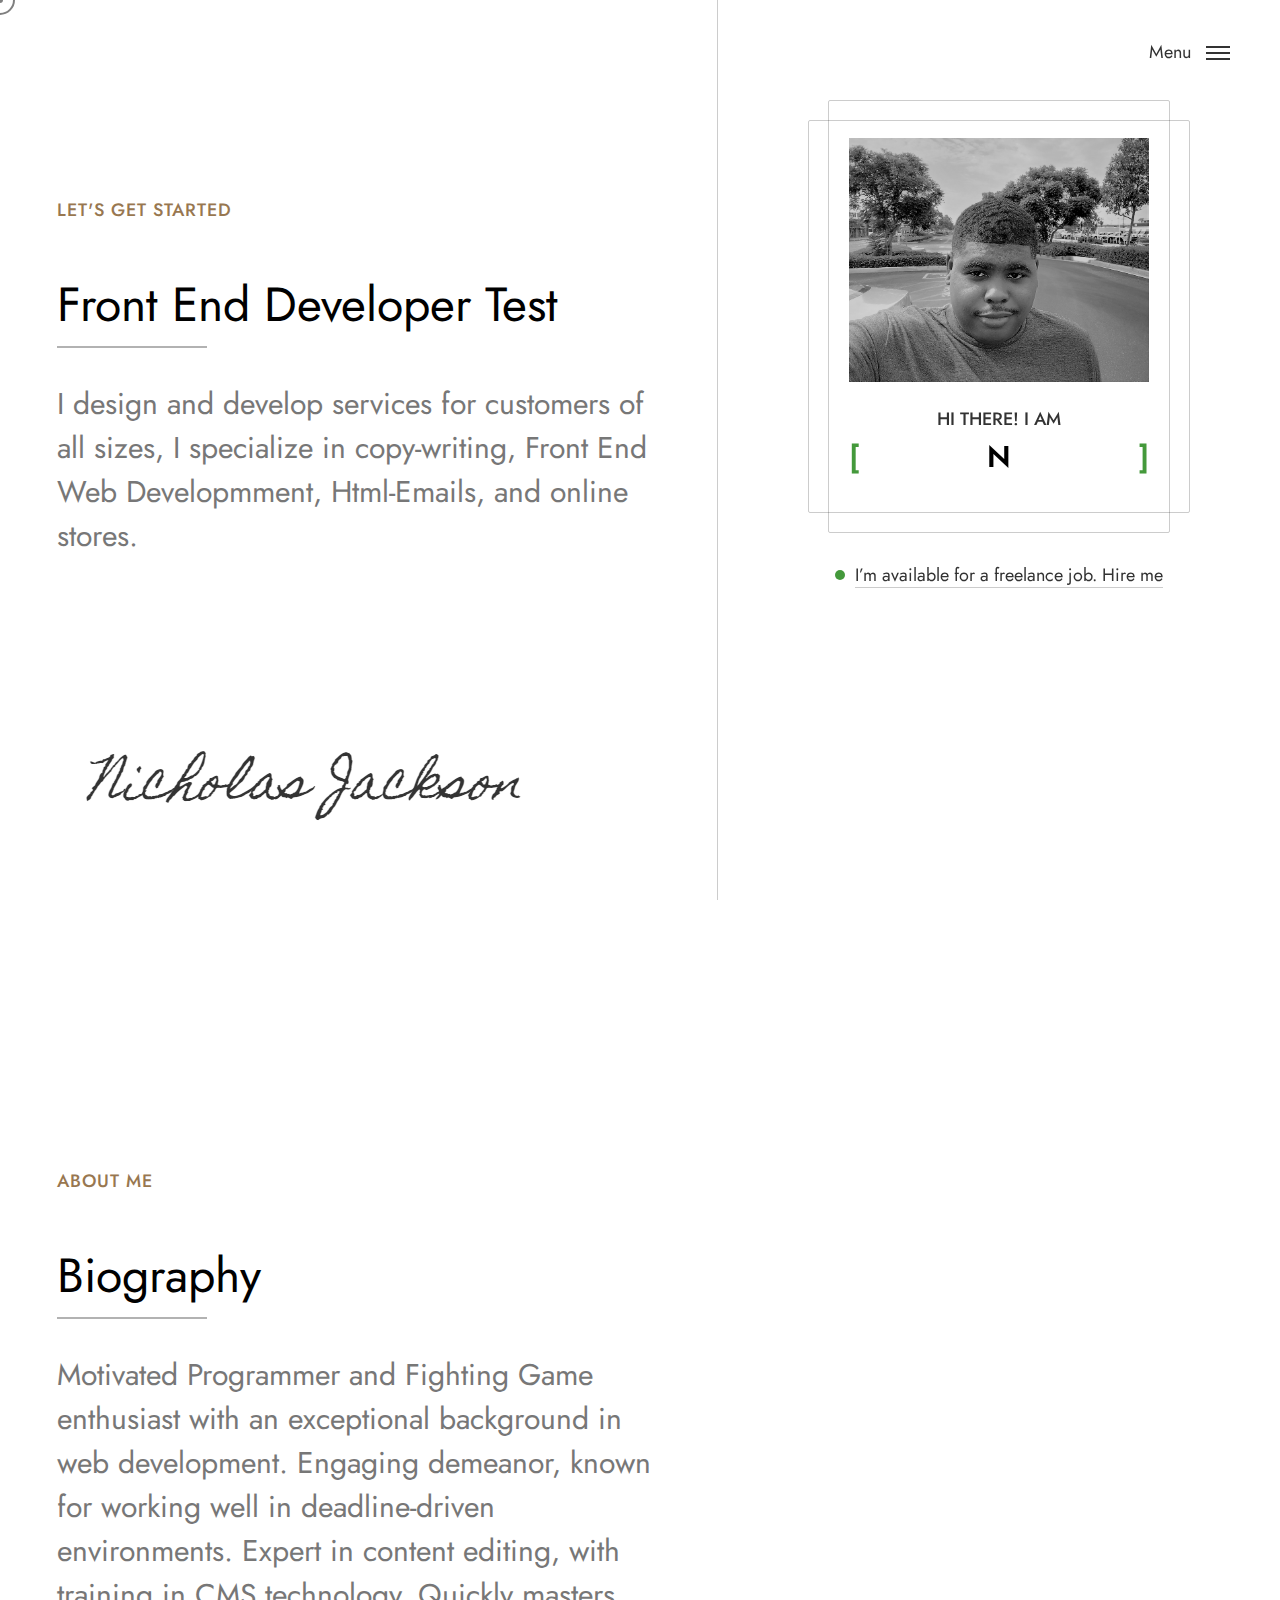
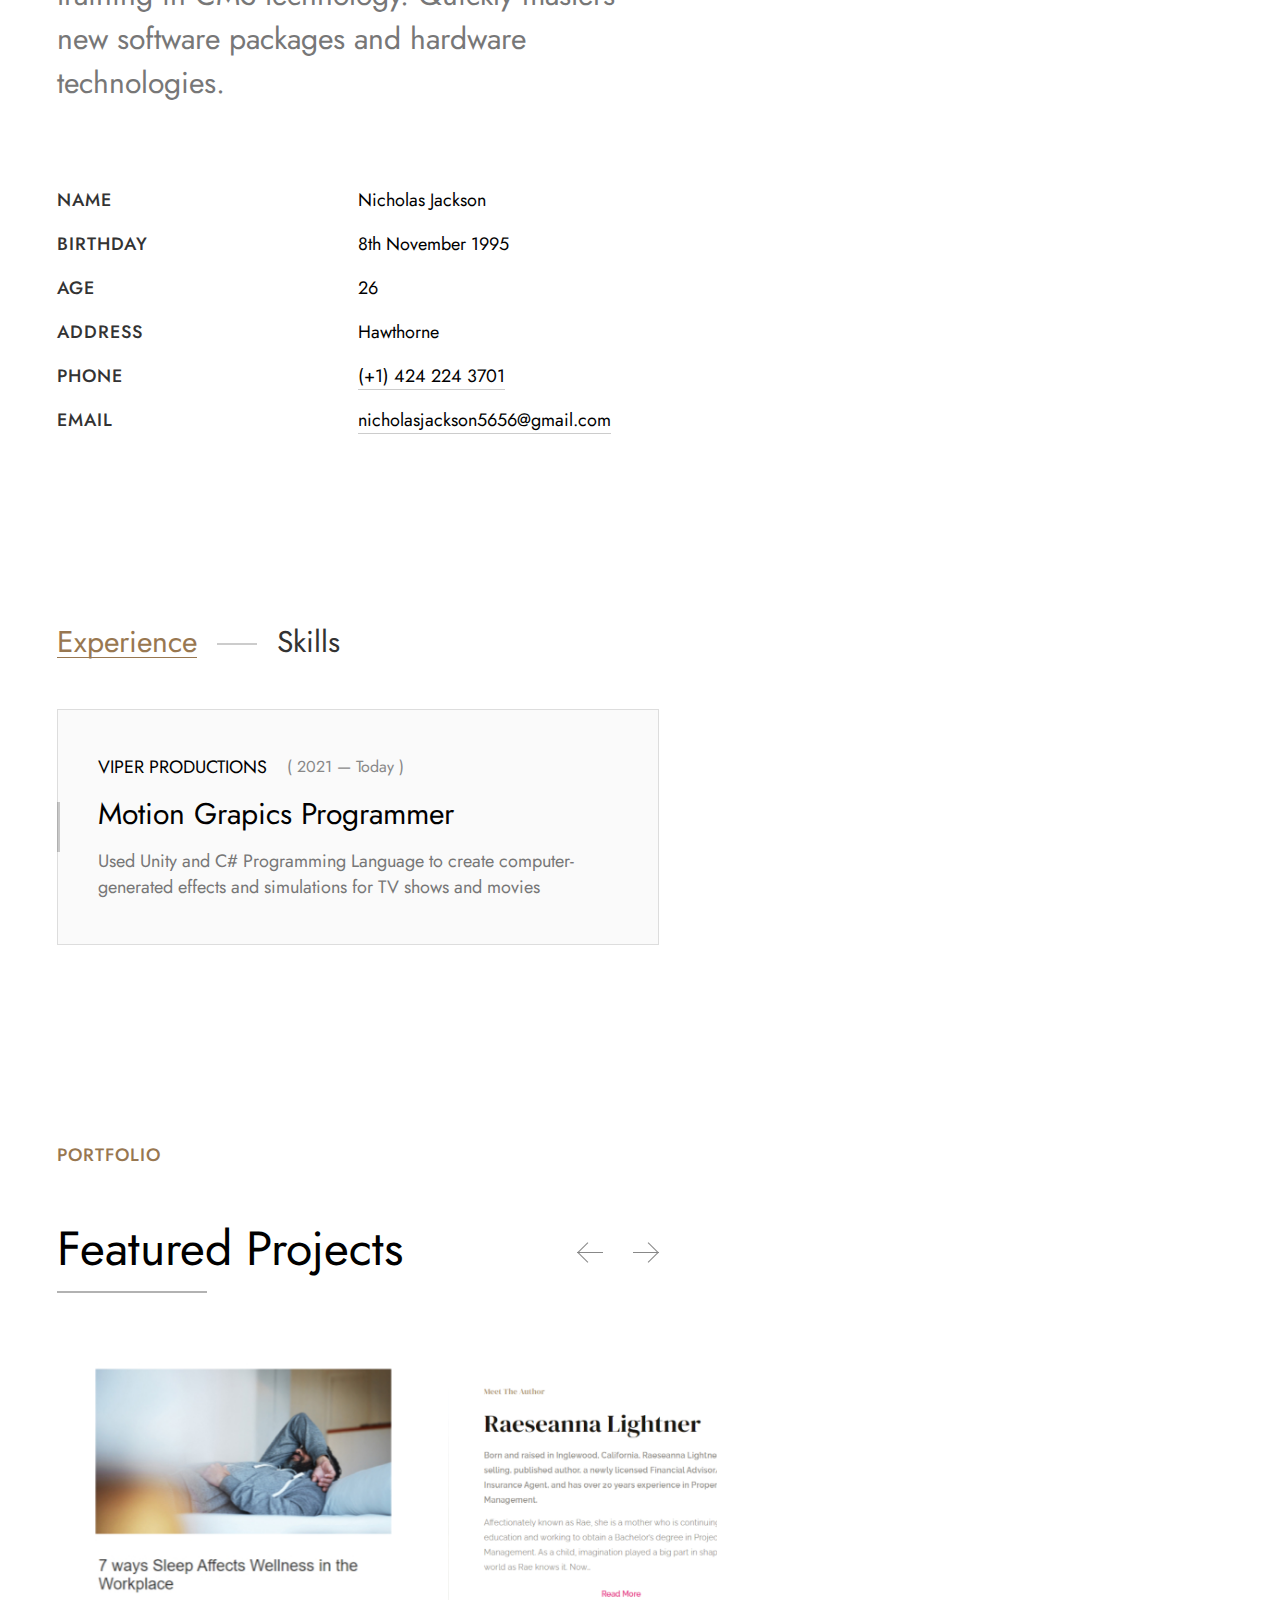
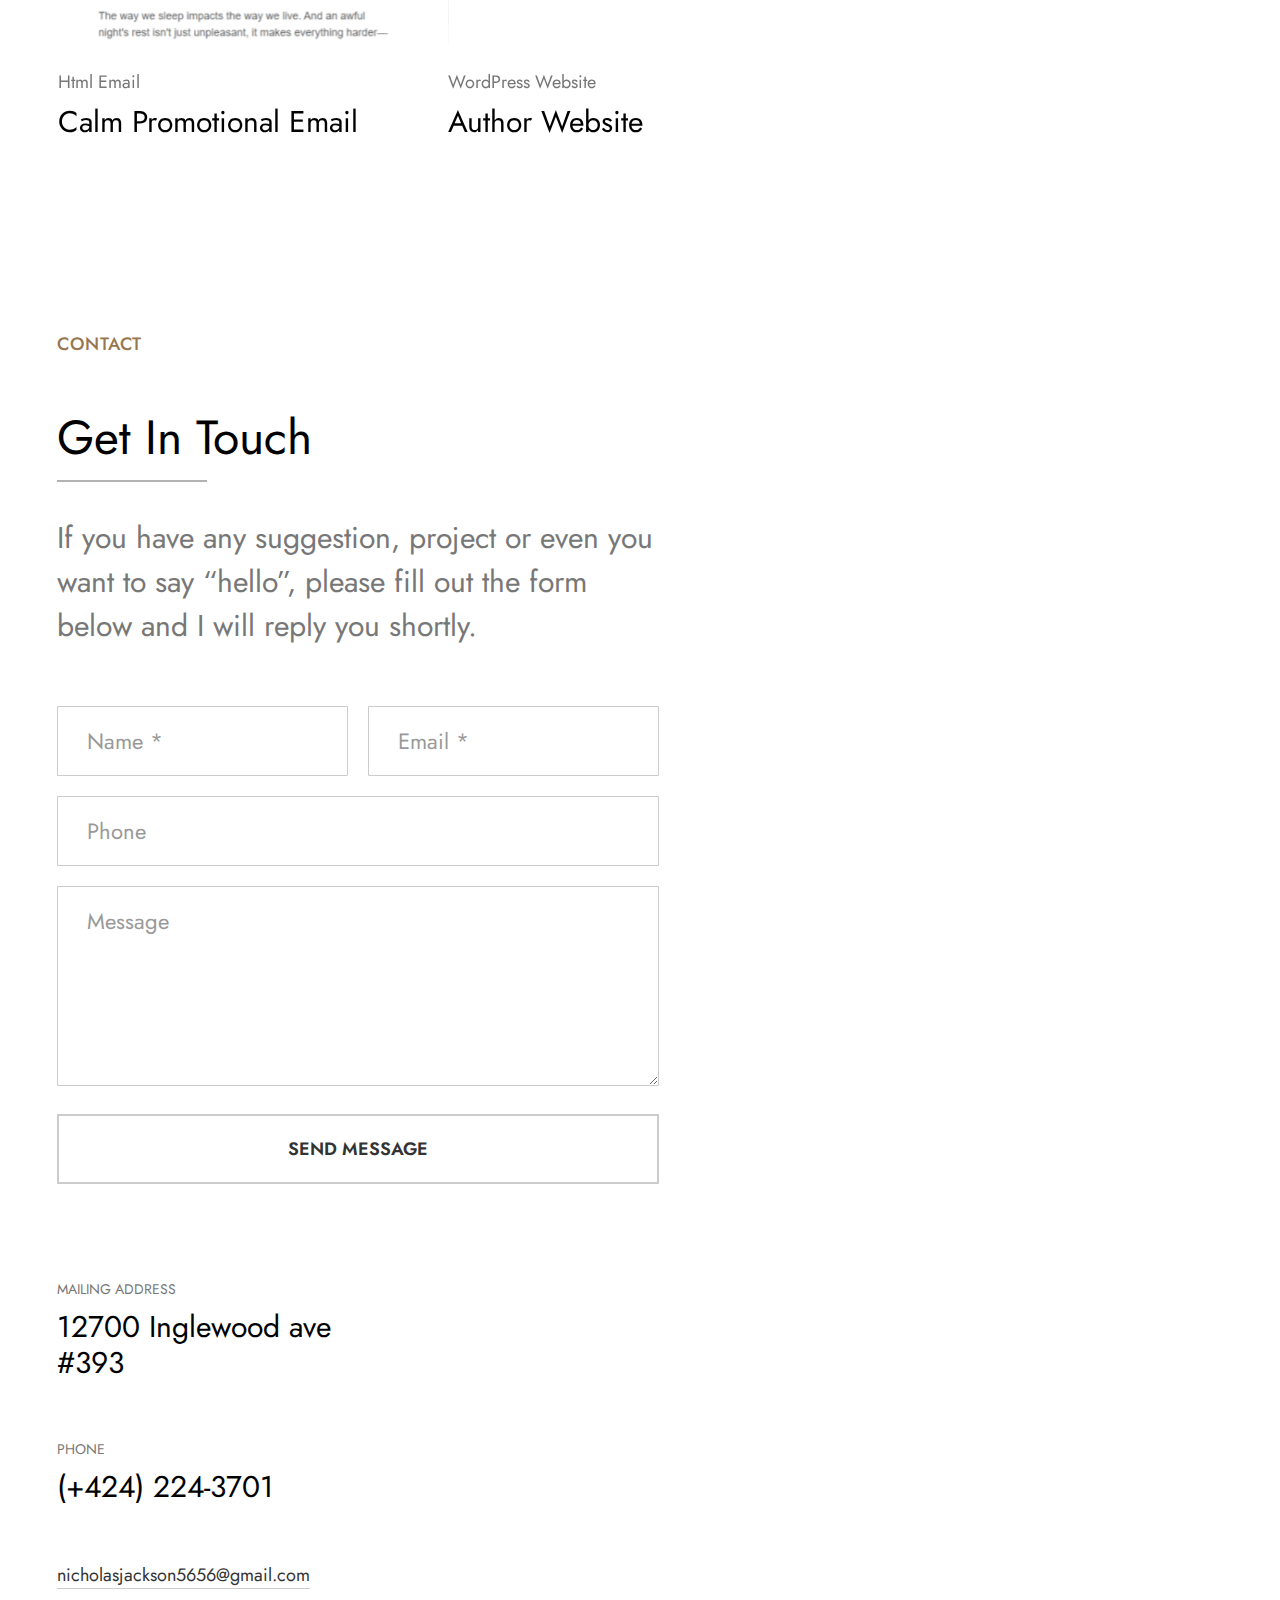
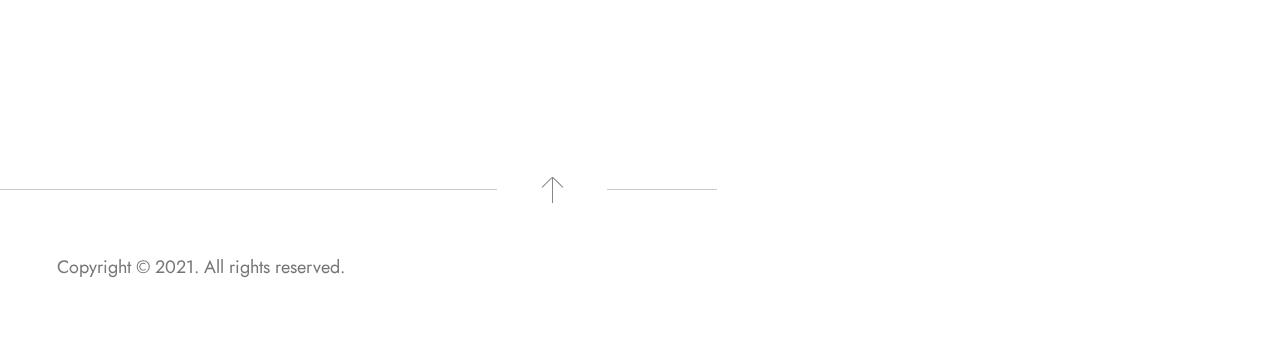
==== index.html @ 0626a1af "slight change" ====
<!DOCTYPE html>
<!--[if lt IE 7 ]><html class="ie ie6" lang="en"> <![endif]-->
<!--[if IE 7 ]><html class="ie ie7" lang="en"> <![endif]-->
<!--[if IE 8 ]><html class="ie ie8" lang="en"> <![endif]-->
<!--[if (gte IE 9)|!(IE)]><!--><html lang="en"> <!--<![endif]-->

<head>

<meta http-equiv="Content-Type" content="text/html; charset=utf-8" />

<meta name="description" content="Resumo">
<meta name="author" content="Frenify">

<meta name="viewport" content="width=device-width, initial-scale=1, maximum-scale=1">

<title>Nicholas Jackson</title>

<!-- Google Fonts -->
<link rel="preconnect" href="https://fonts.googleapis.com">
<link rel="preconnect" href="https://fonts.gstatic.com" crossorigin>
<link href="https://fonts.googleapis.com/css2?family=Jost:ital,wght@0,100;0,200;0,300;0,400;0,500;0,600;0,700;0,800;0,900;1,100;1,200;1,300;1,400;1,500;1,600;1,700;1,800;1,900&display=swap" rel="stylesheet">
<!-- /Google Fonts -->

<!-- Styles -->
<link type="text/css" rel="stylesheet" href="css/base.css?ver=3" />
<link type="text/css" rel="stylesheet" href="css/owl-carousel.css?ver=3" />
<link type="text/css" rel="stylesheet" href="css/style.css?ver=3" />
<!--[if lt IE 9]> <script src="js/modernizr.custom.js?ver=3"></script> <![endif]-->
<!-- /Styles -->

</head>

<body class="light">


<!-- Wrapper All -->
<div class="resumo_fn_wrapper">

	<!-- MODALBOX -->
	<div class="resumo_fn_modalbox">
		<a class="extra_closer" href="#"></a>
		<div class="box_inner">
			<a class="closer" href="#"><span></span></a>
			<div class="modal_content">
				
				<div class="modal_in">
					<!-- Content comes from JS -->
				</div>
				
				<div class="fn__nav" data-from="" data-index="">
					<a href="#" class="prev">
						<span class="text">Prev</span>
						<span class="arrow_wrapper"><span class="arrow"></span></span>
					</a>
					<a href="#" class="next">
						<span class="text">Next</span>
						<span class="arrow_wrapper"><span class="arrow"></span></span>
					</a>
				</div>
			</div>
		</div>
	</div>
	<!-- /MODALBOX --> 
	
	<div class="resumo_fn_content">
		
		<!-- Main Left Part -->
		<div class="resumo_fn_left">

			<!-- Page -->
			<div class="resumo_fn_page">


				<!-- Home Section -->
				<section id="home">
					<div class="container">
						<div class="roww">

							<!-- Main Title -->
							<div class="resumo_fn_main_title">
								<h3 class="subtitle">Let's Get Started</h3>
								<h3 class="title">Front End Developer Test</h3>
								<p class="desc">I design and develop services for customers of all sizes, I specialize in copy-writing, Front End Web Developmment, Html-Emails, and online stores.</p>
								<!-- <img src="img/signature.png" alt="signature">  -->
								<img src="img/Nicholas_Jackson_cocosign.jpg.png" alt="signature">
							</div>
							<!-- /Main Title -->

						</div> 
					</div>
				</section>
				<!-- /Home Section -->


				<!-- About Section -->
				<section id="about">
					<div class="container">
						<div class="roww">

							<!-- Main Title -->
							<div class="resumo_fn_main_title">
								<h3 class="subtitle">About Me</h3>
								<h3 class="title">Biography</h3>
								<p class="desc">Motivated Programmer and Fighting Game enthusiast with an exceptional background in web development. Engaging demeanor, known for working well in deadline-driven environments. Expert in content editing, with training in CMS technology. Quickly masters new software packages and hardware technologies.</p>
							</div>
							<!-- /Main Title -->

							<!-- About Information -->
							<div class="resumo_fn_about_info">
								<div class="about_left">
									<table>
										<tr>
											<th>Name</th>
											<th>Nicholas Jackson</th>
										</tr>
										<tr>
											<th>Birthday</th>
											<th>8th November 1995</th>
										</tr>
										<tr>
											<th>Age</th>
											<th>26</th>
										</tr>
										<tr>
											<th>Address</th>
											<th>Hawthorne</th>
										</tr>
										<tr>
											<th>Phone</th>
											<th><a href="tel:+3846923442364">(+1) 424 224 3701</a></th>
										</tr>
										<tr>
											<th>Email</th>
											<th><a href="mailto:nicholasjackson5656@gmail.com">nicholasjackson5656@gmail.com</a></th>
										</tr>
									</table>
								</div>
								<div class="about_right">
									<!-- TODO put updated CV here -->
									<!-- Download CV Button -->
									<!--  
									<div class="resumo_fn_cv_btn">
										<a href="img/cv.jpg" download>
											<span class="icon">
												<img src="svg/inbox.svg" alt="" class="fn__svg" />
												<img src="svg/arrow.svg" alt="" class="fn__svg arrow" />
											</span>
											<span>Download CV</span>
										</a>
									</div> 
									-->
									<!-- /Download CV Button -->
								</div> 

							</div>
							<!-- /About Information -->


							<!-- Tabs Shortcode -->
							<div class="resumo_fn_tabs">

								<!-- Tab: Header -->
								<div class="tab_header">
									<ul>
										<li class="active"><a href="#tab1">Experience</a></li>
										<!-- <li><a href="#tab2">Education</a></li> -->
										<li><a href="#tab3">Skills</a></li>
									</ul>
								</div>
								<!-- /Tab: Header -->

								<!-- Tab: Content -->
								<div class="tab_content">

									<!-- #1 tab content -->
									<div id="tab1" class="tab_item active">

										<!-- Boxed List -->
										<div class="resumo_fn_boxed_list">
											<ul>
												<li>
													<div class="item">
														<div class="item_top">
															<h5>Viper Productions</h5>
															<span>( 2021 — Today )</span>
														</div>
														<h3>Motion Grapics Programmer</h3>
														<p>Used Unity and C# Programming Language to create computer-generated effects and simulations for TV shows and movies</p>
													</div>
												</li> 
												<!--  
												<li>
													<div class="item">
														<div class="item_top">
															<h5>Google  LLC</h5>
															<span>( 2016 — 2018 )</span>
														</div>
														<h3>Front-end Developer</h3>
														<p>Adipisicing Lorem ipsum dolor sit amet, consectetur elit, sed do eiusmod tempor incididunt ut labore et dolore magna aliqua. </p>
													</div>
												</li>
												<li>
													<div class="item">
														<div class="item_top">
															<h5>Twitter  LLC</h5>
															<span>( 2016 — 2011 )</span>
														</div>
														<h3>Graphic Designer</h3>
														<p>Adipisicing Lorem ipsum dolor sit amet, consectetur elit, sed do eiusmod tempor incididunt ut labore et dolore magna aliqua. </p>
													</div>
												</li> 
											-->
											</ul>
										</div>
										<!-- /Boxed List -->

									</div>
									<!-- /#1 tab content -->


									<!-- #2 tab content -->
									<div id="tab2" class="tab_item">

										<!-- Boxed List 
										<div class="resumo_fn_boxed_list">
											<ul>
												<li>
													<div class="item">
														<div class="item_top">
															<h5>El Camino College</h5>
															<span>( 2014 — 2017 )</span>
														</div>
														<h3>Computer Science</h3>
														<p>Adipisicing Lorem ipsum dolor sit amet, consectetur elit, sed do eiusmod tempor incididunt ut labore et dolore magna aliqua. </p>
													</div>
												</li>
												<li>
													<div class="item">
														<div class="item_top">
															<h5>Edu University</h5>
															<span>( 2011 — 2014 )</span>
														</div>
														<h3>Master Degree</h3>
														<p>Adipisicing Lorem ipsum dolor sit amet, consectetur elit, sed do eiusmod tempor incididunt ut labore et dolore magna aliqua. </p>
													</div>
												</li>
												<li>
													<div class="item">
														<div class="item_top">
															<h5>Clolumbia College</h5>
															<span>( 2007 — 2011 )</span>
														</div>
														<h3>Bachelor Degree</h3>
														<p>Adipisicing Lorem ipsum dolor sit amet, consectetur elit, sed do eiusmod tempor incididunt ut labore et dolore magna aliqua. </p>
													</div>
												</li>
											</ul>
										</div> 
									-->
										<!-- /Boxed List -->

									</div>
									<!-- /#2 tab content --> 


									<!-- #3 tab content -->
									<div id="tab3" class="tab_item">

										<!-- Progress Bar -->
										<div class="resumo_fn_progress_bar">

											<div class="progress_item" data-value="80">
												<div class="item_in">
													<h3 class="progress_title">Adobe Photoshop</h3>
													<span class="progress_percent"></span>
													<div class="bg_wrap"><div class="progress_bg"></div></div>
												</div>
											</div>

											<div class="progress_item" data-value="95">
												<div class="item_in">
													<h3 class="progress_title">HTML5, CSS3 &amp; Javascript </h3>
													<span class="progress_percent"></span>
													<div class="bg_wrap"><div class="progress_bg"></div></div>
												</div>
											</div>

											<div class="progress_item" data-value="85">
												<div class="item_in">
													<h3 class="progress_title">WordPress</h3>
													<span class="progress_percent"></span>
													<div class="bg_wrap"><div class="progress_bg"></div></div>
												</div>
											</div>

											<div class="progress_item" data-value="85">
												<div class="item_in">
													<h3 class="progress_title">Shopify</h3>
													<span class="progress_percent"></span>
													<div class="bg_wrap"><div class="progress_bg"></div></div>
												</div>
											</div>
											<div class="progress_item" data-value="95">
												<div class="item_in">
													<h3 class="progress_title">Content Writing</h3>
													<span class="progress_percent"></span>
													<div class="bg_wrap"><div class="progress_bg"></div></div>
												</div>
											</div>

										</div>
										<!-- /Progress Bar -->



									</div>
									<!-- /#2 tab content -->

								</div>
								<!-- /Tab: Content -->
							</div>
							<!-- /Tabs Shortcode -->


						</div>
					</div>
				</section>
				<!-- /About Section -->



				<!-- Portfolio Section -->
				<section id="portfolio">

					<div class="container">
						<div class="roww">
							<!-- Main Title -->
							<div class="resumo_fn_main_title">
								<div class="my__nav">
									<a href="#" class="prev"><span></span></a>
									<a href="#" class="next"><span></span></a>
								</div>
								<h3 class="subtitle">Portfolio</h3>
								<h3 class="title">Featured Projects</h3>
							</div>
							<!-- /Main Title -->
						</div>
					</div>

					<div class="container noright">
						<div class="roww">

							<div class="owl-carousel modal_items" data-from="portfolio" data-count="5">
								<div class="item modal_item" data-index="1">
									<div class="img_holder">
										<!-- <img src="img/thumb/square.jpg" alt=""> -->
										<img src="img/portfolio/thumbnail-first.jpg" alt="" >
										<!-- <div class="abs_img" data-bg-img="img/portfolio/1.jpg"></div> -->
										<div class="abs_img"  data-bg-img="img/portfolio/thumbnail-first.jpg"></div>
									</div>
									<div class="title_holder">
										<p>Html Email</p>
										<h3><a href="#">Calm Promotional Email</a></h3>
									</div>
									<div class="fn__hidden">
										<p class="fn__cat">Html Email</p>
										<h3 class="fn__title">Calm Promotional Email</h3>
										<div class="img_holder">
											<!-- <img src="img/thumb/square.jpg" alt=""> -->
											<img src="img/portfolio/thumbnail-first.jpg" alt="">
											<!-- <div class="abs_img" data-bg-img="img/portfolio/1.jpg"></div> -->
											<div class="abs_img" data-bg-img="img/portfolio/thumbnail-first.jpg"></div>
										</div>
										<h4 class="fn__desc">Technology:</h4> 
										<p class="fn__desc">HTML, CSS</p> 
										<h4 class="fn__desc">Description:</h4> 
										<p class="fn__desc">I made this prmotional email based on the ones sent out by Calm; a meditation focused software company</p>
										<h3 class="fn__title"><a href="https://calmemail.netlify.app/" target="_blank">calmemail.netlify.app</a></h3>
										
										</div>
								</div>
								<div class="item modal_item" data-index="2">
									<div class="img_holder">
										<!-- <img src="img/thumb/square.jpg" alt=""> -->
										<img src="img/portfolio/Rae_thumb.jpg" alt="">
										<!-- <div class="abs_img" data-bg-img="img/portfolio/2.jpg"></div> -->
										<div class="abs_img" data-bg-img="img/portfolio/Rae_thumb.jpg"></div>
									</div>
									<div class="title_holder">
										<p>WordPress Website</p>
										<h3><a href="#">Author Website</a></h3>
									</div>
									<div class="fn__hidden">
										<p class="fn__cat">WordPress Website</p>
										<h3 class="fn__title">Author Website</h3>
										<div class="img_holder">
											<!-- <img src="img/thumb/square.jpg" alt=""> -->
											<img src="img/portfolio/Rae_thumb.jpg" alt="">
											<!-- <div class="abs_img" data-bg-img="img/portfolio/2.jpg"></div> -->
											<div class="abs_img" data-bg-img="img/portfolio/Rae_thumb.jpg"></div>
										</div>
										<h4 class="fn__desc">Technology:</h4> 
										<p class="fn__desc">WordPress</p> 
										<h4 class="fn__desc">Description:</h4> 
										<p class="fn__desc">A personal website I made for a client,The site focuses on promotion of herself as an author of childrens books.</p>
										<h3 class="fn__title"><a href="http://raeseannalightner.com/" target="_blank">raeseannalightner.com</a></h3>
									</div>
								</div>
								<div class="item modal_item" data-index="3">
									<div class="img_holder">
										<!-- <img src="img/thumb/square.jpg" alt=""> -->
										<img src="img/portfolio/thumbnail-arc.PNG" alt="">
										<!-- <div class="abs_img" data-bg-img="img/portfolio/3.jpg"></div> -->
										<div class="abs_img" data-bg-img="img/portfolio/thumbnail-arc.PNG"></div>
									</div>
									<div class="title_holder">
										<p>Shopify Dev Site</p>
										<h3><a href="#">ECommerce Website</a></h3>
									</div>
									<div class="fn__hidden">
										<p class="fn__cat">Shopify Dev Site</p>
										<h3 class="fn__title">ECommerce Website</h3>
										<div class="img_holder">
											<!-- <img src="img/thumb/square.jpg" alt=""> --> 
											<img src="img/portfolio/thumbnail-arc.PNG" alt="">
											<!-- <div class="abs_img" data-bg-img="img/portfolio/3.jpg"></div> --> 
											<div class="abs_img" data-bg-img="img/portfolio/thumbnail-arc.PNG"></div>
										</div>
										<h4 class="fn__desc">Technology:</h4> 
										<p class="fn__desc">Shopify</p> 
										<h4 class="fn__desc">Description:</h4> 
										<p class="fn__desc">I made this shopify dev store based on my own interest in arcade cabinets and accessories, it features mutliple products with descriptions, varients, promotions, and blogs</p>
										<p class="fn__desc">Password: zewbop</p>
										<h3 class="fn__title"><a href="https://jackson-arcade.myshopify.com/" target="_blank">jackson-arcade.myshopify.com</a></h3>
									</div>
								</div>
								<div class="item modal_item" data-index="4">
									<div class="img_holder">
										<!-- <img src="img/thumb/square.jpg" alt=""> -->
										<img src="img/portfolio//thumbnail-third.jpg" alt="">
										<div class="abs_img" data-bg-img="img/portfolio//thumbnail-third.jpg"></div>
									</div>
									<div class="title_holder">
										<p>Landing Page</p>
										<h3><a href="#">Fylo Landing Page</a></h3>
									</div>
									<div class="fn__hidden">
										<p class="fn__cat">Landing Page</p>
										<h3 class="fn__title">Fylo Landing Page</h3>
										<div class="img_holder">
											<!-- <img src="img/thumb/square.jpg" alt="">
											<div class="abs_img" data-bg-img="img/portfolio/4.jpg"></div> --> 
											<img src="img/portfolio//thumbnail-third.jpg" alt="">
										<div class="abs_img" data-bg-img="img/portfolio//thumbnail-third.jpg"></div>
										</div>
										<h4 class="fn__desc">Technology:</h4> 
										<p class="fn__desc">HTML CSS</p> 
										<h4 class="fn__desc">Description:</h4> 
										<p class="fn__desc">Landing Page for a dropbox clone, this was based on a design from <a class="fn__desc" target="_blank" href="https://www.frontendmentor.io/">frontendmentor.io</a></p>
										<h3 class="fn__title"><a href="https://fyyloolandingpage.netlify.app/" target="_blank">fyyloolandingpage.netlify.app</a></h3>
									</div>
								</div>
								<div class="item modal_item" data-index="5">
									<div class="img_holder">
										<!-- <img src="img/thumb/square.jpg" alt=""> -->
										<img src="img/portfolio/thumbnail-fourth.jpg" alt="">
										<div class="abs_img" data-bg-img="img/portfolio/thumbnail-fourth.jpg"></div>
									</div>
									<div class="title_holder">
										<p>Landing Page</p>
										<h3><a href="#">Social Media Dashboard</a></h3>
									</div>
									<div class="fn__hidden">
										<p class="fn__cat">Landing Page</p>
										<h3 class="fn__title">Social Media Dashboard</h3>
										<div class="img_holder">
											<!-- <img src="img/thumb/square.jpg" alt="">
											<div class="abs_img" data-bg-img="img/portfolio/4.jpg"></div> --> 
											<img src="img/portfolio/thumbnail-fourth.jpg" alt="">
										<div class="abs_img" data-bg-img="img/portfolio/thumbnail-fourth.jpg"></div>
										</div>
										<h4 class="fn__desc">Technology: </h4> 
										<p class="fn__desc">HTML CSS Javascript</p> 
										<h4 class="fn__desc">Description:</h4> 
										<p class="fn__desc">I made this design based on a concept of a social media dashboard or utility hub, it also features a dark mode</p>
										<h3 class="fn__title"><a href="https://smswitcherlandingpage.netlify.app/" target="_blank">smswitcherlandingpage.netlify.app</a></h3>
									</div>
								</div>
							</div>

						</div>
					</div>

				</section>
				<!-- /Portfolio Section -->


				<!-- Customers Section -->
				<!-- /Customers Section -->

				<!-- Contact Section -->
				<section id="contact">
					<div class="container">
						<div class="roww resumo_fn_contact">

							<!-- Main Title -->
							<div class="resumo_fn_main_title">
								<h3 class="subtitle">Contact</h3>
								<h3 class="title">Get In Touch</h3>
								<p class="desc">If you have any suggestion, project or even you want to say “hello”, please fill out the form below and I will reply you shortly.</p>
							</div>
							<!-- /Main Title -->

							<!-- Contact Form -->
							<form class="contact_form" action="/modal/contact.php" method="post" autocomplete="on" data-email="nicholasjackson5656@gmail.com">

								<!--
									Don't remove below code in avoid to work contact form properly.
									You can chance dat-success value with your one. It will be used when user will try to contact via contact form and will get success message.
								-->
								<div class="success" data-success="Your message has been received, we will contact you soon."></div>
								<div class="empty_notice"><span>Please Fill Required Fields!</span></div>
								<!-- -->

								<div class="items_wrap">
									<div class="items">
										<div class="item half">
											<div class="input_wrapper">
												<input id="name" type="text" />
												<span class="moving_placeholder">Name *</span>
											</div>
										</div>
										<div class="item half">
											<div class="input_wrapper">
												<input id="email" type="email" />
												<span class="moving_placeholder">Email *</span>
											</div>
										</div>
										<div class="item">
											<div class="input_wrapper">
												<input id="phone" type="text" />
												<span class="moving_placeholder">Phone</span>
											</div>
										</div>
										<div class="item">
											<div class="input_wrapper">
												<textarea id="message"></textarea>
												<span class="moving_placeholder">Message</span>
											</div>
										</div>
										<div class="item">
											<a id="send_message" href="#" >Send Message</a>
										</div>
									</div>
								</div>
							</form>
							<!-- /Contact Form -->

							<!-- Contact Info -->
							<div class="resumo_fn_contact_info">
								<p>Mailing Address</p>
								<h3>12700 Inglewood ave #393</h3>
								<p>Phone</p>
								<h3><a href="tel:+4242243701">(+424) 224-3701</a></h3>
								<p><a class="fn__link" href="mailto:nicholasjackson5656@gmail.com">nicholasjackson5656@gmail.com</a></p>
							</div>
							<!-- /Contact Info -->

						</div>
					</div>
				</section>
				<!-- /Contact Section -->


			</div>
			<!-- /Page -->


			<footer id="footer">
				<div class="footer_top">
					<a href="#" class="resumo_fn_totop"><span></span></a>
				</div>
				<div class="footer_content">
					<div class="container">
						<p>Copyright © 2021. All rights reserved. <br />
						
					</div>
				</div>
			</footer>


		</div>
		<!-- /Main Left Part -->

		<!-- Main Right Part -->
		<div class="resumo_fn_right">

			<!-- Menu Triggger -->
			<a href="#" class="menu_trigger">
				<span class="text">Menu</span>
				<span class="hamb">
					<span></span>
					<span></span>
					<span></span>
				</span>
			</a>
			<!-- /Menu Triggger -->

			<!-- Panel Content -->
			<div class="right_in">
				<div class="right_top">
					<div class="border1"></div><div class="border2"></div>

					<div class="img_holder">
						<img src="/img/Selfie.jpg" alt="">
						<div class="abs_img" data-bg-img="/img/Selfie.jpg"></div>
					</div>
					<div class="title_holder">
						<h5>Hi There! I am</h5>
						<h3>
							<span class="animated_title">
								<span class="title_in">Nicholas Jackson</span>
								<span class="title_in">Web Developer</span>
								<span class="title_in">Content Editor</span>
								<span class="title_in">HTML Email Developer</span>
							</span>
						</h3>
					</div>
				</div>
				<div class="right_bottom">
					<a href="#contact">
						<span class="circle"></span>
						<span class="text">I’m available for a freelance job. Hire me</span>
					</a>
				</div>
			</div>
			<!-- /Panel Content -->

		</div>
		<!-- /Main Right Part -->
	
	</div>
	
	<!-- Right Hidden Navigation -->
	<a href="#" class="resumo_fn_nav_overlay"></a>
	<div class="resumo_fn_navigation">
		<a href="#" class="closer"></a>
		
		<!-- Navigation Content -->
		<div class="nav_in">
			
			<nav id="nav">
				<h3 class="label">Menu</h3>
				<ul>
					<li><a href="#home">Home</a></li>
					<li><a href="#about">About</a></li>
					<li><a href="#portfolio">Portfolio</a></li>
					<li><a href="#contact">Contact</a></li>
				</ul>
			</nav>
			
			<!-- <div class="nav_footer">
				<div class="social">
					<ul>
						<li><a href="#" target="_blank"><img src="svg/social/twitter.svg" alt="" class="fn__svg"></a></li>
						<li><a href="#" target="_blank"><img src="svg/social/facebook.svg" alt="" class="fn__svg"></a></li>
						<li><a href="#" target="_blank"><img src="svg/social/instagram.svg" alt="" class="fn__svg"></a></li>
						<li><a href="#" target="_blank"><img src="svg/social/pinterest.svg" alt="" class="fn__svg"></a></li>
						<li><a href="#" target="_blank"><img src="svg/social/behance.svg" alt="" class="fn__svg"></a></li>
					</ul>
				</div>
				<div class="copyright">
					<a href="https://frenify.com/" target="_blank">Developed by Frenify</a>
				</div>
			</div> -->
			
		</div>
		<!-- /Navigation Content -->
		
	</div>
	<!-- /Right Hidden Navigation -->
	
	
	<div class="frenify-cursor cursor-outer" data-default="yes" data-link="yes" data-slider="yes"><span class="fn-cursor"></span></div>
	<div class="frenify-cursor cursor-inner" data-default="yes" data-link="yes" data-slider="yes"><span class="fn-cursor"><span class="fn-left"></span><span class="fn-right"></span></span></div>
	
</div>
<!-- /Wrapper All -->



<!-- Scripts -->
<script src="js/jquery.js?ver=3"></script>
<script src="js/typed.js?ver=3"></script>
<script src="js/owl-carousel.js?ver=3"></script>
<script src="js/waypoints.js?ver=3"></script>
<script src="js/nicescroll.js?ver=3"></script>
<!--[if lt IE 10]> <script src="js/ie8.js?ver=3"></script> <![endif]-->
<script src="js/init.js?ver=3"></script>
<!-- /Scripts -->

</body>
</html>
---- css/base.css ----
/*
This file is made by Frenify
This css file includes all base styles and template's main color (in this tempalte main color is pink(#f00a77)). 
Template's main color styles located at the bottom of this file.
*/
html,body,div,span,applet,object,iframe,h1,h2,h3,h4,h5,h6,p,blockquote,pre,a,abbr,acronym,address,big,cite,code,del,dfn,em,font,ins,kbd,q,s,samp,small,strike,strong,sub,sup,tt,var,b,u,i,center,dl,dt,dd,ol,ul,li,fieldset,form,label,legend,table,caption,tbody,tfoot,thead,tr,th,td
	{
	background: transparent;
	border: 0;
	margin: 0;
	padding: 0;
	vertical-align: baseline;
	outline: none;
}

article, aside, details, figcaption, figure, footer, header, hgroup, nav, section {
    display: block;
}

blockquote {
	quotes: none;
}

blockquote:before,blockquote:after {
	content: '';
	content: none;
}
ul, ol{
	margin:30px;	
}
ul li, ol li{
	margin-bottom:5px;
}
img{
	vertical-align:middle;
	max-width:100%;
}
iframe{
	max-width:100%;
}
del {
	text-decoration: line-through;
}
a, i{
	-webkit-transition: all .3s ease;
	   -moz-transition: all .3s ease;
	    -ms-transition: all .3s ease;
	     -o-transition: all .3s ease;
	        transition: all .3s ease;
	border:none;
}
a:hover{text-decoration:none;}

h1, h2, h3, h4, h5, h6{
	font-weight:700;
	color:#333;
	margin-bottom:20px;
}
h1 { font-size: 45px; }
h2 { font-size: 36px; }
h3 { font-size: 30px; }
h4 { font-size: 24px; }
h5 { font-size: 20px; }
h6 { font-size: 16px; }

table{
	width:100%;
	max-width:100%;
	text-align:left;
	border-collapse: collapse;
	border-spacing: 0px;
	margin-bottom:15px;
	color:#999;
	border:1px solid #eee;
}
table tr{
	border:1px solid #eee;
}
table th{
	vertical-align:top;
	color:#333;
	background:none;
	font-size:16px;
	font-weight:normal;
	padding:15px 10px;
	border:1px solid #eee;
}
table td{
	vertical-align:top;
	padding:10px;
	border:1px solid #eee;
}

code, pre {
	padding: 10px;
	padding-bottom: 0;
	border-left: 3px solid #6FBF71;
	border-bottom: 1px solid transparent;
	background: #f7f7f7;
	overflow-x:scroll;
}

pre{
	display: block;	
	word-break: break-all;
	word-wrap: break-word;
}
pre code { white-space: pre-wrap; }

p{
	letter-spacing:1px;
}


.space10{width:100%; float:left; clear:both; margin-bottom:10px;}
.space20{width:100%; float:left; clear:both; margin-bottom:20px;}
.space30{width:100%; float:left; clear:both; margin-bottom:30px;}
.space40{width:100%; float:left; clear:both; margin-bottom:40px;}
.space50{width:100%; float:left; clear:both; margin-bottom:50px;}
.space60{width:100%; float:left; clear:both; margin-bottom:60px;}
.space70{width:100%; float:left; clear:both; margin-bottom:70px;}
.space80{width:100%; float:left; clear:both; margin-bottom:80px;}
.space90{width:100%; float:left; clear:both; margin-bottom:90px;}
.space100{width:100%; float:left; clear:both; margin-bottom:100px;}
.space200{width:100%; float:left; clear:both; margin-bottom:200px;}
.space300{width:100%; float:left; clear:both; margin-bottom:300px;}
.space400{width:100%; float:left; clear:both; margin-bottom:400px;}
.space500{width:100%; float:left; clear:both; margin-bottom:500px;}
.space1000{width:100%; float:left; clear:both; margin-bottom:1000px;}


/*------------------------------------------------------------------*/ 
/*	x) FORM ELEMENTS
/*------------------------------------------------------------------*/
textarea{
	border-radius:1px;
	font-size: 16px;
	color: #ccc;
	resize: vertical;
	font-family: 'Jost', Arial, Helvetica, sans-serif;
	background-color: transparent;
	
	-webkit-box-sizing: border-box; /* Safari/Chrome, other WebKit */
	-moz-box-sizing: border-box;    /* Firefox, other Gecko */
	-ms-box-sizing: border-box;     /* IE 10 + */
	box-sizing: border-box;         /* Opera/IE 8+ */
	
	line-height: 1.5;
	padding:16px 20px!important;
	width:100%;
	border: 1px solid rgba(255,255,255,.2);
	
	-webkit-transition: all .3s ease;
	   -moz-transition: all .3s ease;
	    -ms-transition: all .3s ease;
	     -o-transition: all .3s ease;
	        transition: all .3s ease;
}
input[type="text"],
input[type="phone"],
input[type="password"],
input[type="datetime"],
input[type="datetime-local"],
input[type="date"],
input[type="month"],
input[type="time"],
input[type="week"],
input[type="number"],
input[type="email"],
input[type="url"],
input[type="search"],
input[type="tel"],
input[type="color"],
.uneditable-input {
	width: 100%;
    display: block;
    border-radius: 1px;
    background-color: transparent;
    border: 1px solid rgba(255,255,255,.2);
    color: #ccc;
    font-size: 16px;
    outline: none;
    padding: 0 20px !important;
    line-height: 70px;
    height: 70px;
	letter-spacing: 0.5px;
	
	-webkit-box-sizing: border-box; /* Safari/Chrome, other WebKit */
	-moz-box-sizing: border-box;    /* Firefox, other Gecko */
	-ms-box-sizing: border-box;     /* IE 10 + */
	box-sizing: border-box;         /* Opera/IE 8+ */
	
	font-family:'Jost', Arial, Helvetica, sans-serif;
	
	vertical-align: middle;
	
	-webkit-transition: all .3s ease;
	   -moz-transition: all .3s ease;
	    -ms-transition: all .3s ease;
	     -o-transition: all .3s ease;
	        transition: all .3s ease;
	
}
textarea:hover,
input[type="text"]:hover,
input[type="phone"]:hover,
input[type="password"]:hover,
input[type="datetime"]:hover,
input[type="datetime-local"]:hover,
input[type="date"]:hover,
input[type="month"]:hover,
input[type="time"]:hover,
input[type="week"]:hover,
input[type="number"]:hover,
input[type="email"]:hover,
input[type="url"]:hover,
input[type="search"]:hover,
input[type="tel"],
input[type="color"]:hover,
.uneditable-input:hover{
	border-color: rgba(255,255,255,.4);
}

textarea:focus,
input[type="text"]:focus,
input[type="phone"]:focus,
input[type="password"]:focus,
input[type="datetime"]:focus,
input[type="datetime-local"]:focus,
input[type="date"]:focus,
input[type="month"]:focus,
input[type="time"]:focus,
input[type="week"]:focus,
input[type="number"]:focus,
input[type="email"]:focus,
input[type="url"]:focus,
input[type="search"]:focus,
input[type="tel"]:focus,
input[type="color"]:focus,
.uneditable-input:focus {
	border-color: var(--mc);
	outline: none;
}


input[type="submit"]{
	padding: 13px 15px;
	height: 40px;
	line-height: 1;
	text-transform: uppercase;
	font-size: 13px;
	font-weight: 600;
	text-decoration: none;
	letter-spacing: 0.5px;
	border:none;
	cursor:pointer;
	color: #FFF;
	background:#777;
	
	-webkit-transition: all .3s ease;
	   -moz-transition: all .3s ease;
	    -ms-transition: all .3s ease;
	     -o-transition: all .3s ease;
	        transition: all .3s ease;
}
input[type="submit"]:hover{
	background:#444;
}
select{
	padding:8px;
	border:2px solid #eee;
}
input[type="button"]{
	cursor:pointer;
	-webkit-transition: all .3s ease;
	   -moz-transition: all .3s ease;
	    -ms-transition: all .3s ease;
	     -o-transition: all .3s ease;
	        transition: all .3s ease;
}
.container{
	padding: 0 12%;
	margin: 0 auto;
	width: 100%;
}
.container.noright{
	padding-right: 0;
}
.max200{max-width: 200px;}
.max250{max-width: 250px;}
.max300{max-width: 300px;}
.max350{max-width: 350px;}
.max400{max-width: 400px;}
.max450{max-width: 450px;}
.max500{max-width: 500px;}
.max550{max-width: 550px;}
.max600{max-width: 600px;}
.max650{max-width: 650px;}
.max700{max-width: 700px;}
.max750{max-width: 750px;}
.max800{max-width: 800px;}
.max850{max-width: 850px;}
.max880{max-width: 880px;}
.max900{max-width: 900px;}
.max950{max-width: 950px;}
.max1000{max-width: 1000px;}
.max1020{max-width: 1020px;}
.max1050{max-width: 1050px;}
.max1100{max-width: 1100px;}
.max1150{max-width: 1150px;}
.max1200{max-width: 1200px;}
.max1250{max-width: 1250px;}
.max1300{max-width: 1300px;}
.max1350{max-width: 1350px;}
.max1400{max-width: 1400px;}
.max1450{max-width: 1450px;}
.max1500{max-width: 1500px;}
.roww,
section{
	width: 100%;
	float: left;
	clear: both;
}
.clearfix:after,
.clearfix:before{
	content: '';
	clear: both;
	display: table;
}
---- css/owl-carousel.css ----
/**
 * Owl Carousel v2.3.4
 * Copyright 2013-2018 David Deutsch
 * Licensed under: SEE LICENSE IN https://github.com/OwlCarousel2/OwlCarousel2/blob/master/LICENSE
 */
.owl-carousel,.owl-carousel .owl-item{-webkit-tap-highlight-color:transparent;position:relative}.owl-carousel{display:none;width:100%;z-index:1}.owl-carousel .owl-stage{position:relative;-ms-touch-action:pan-Y;touch-action:manipulation;-moz-backface-visibility:hidden}.owl-carousel .owl-stage:after{content:".";display:block;clear:both;visibility:hidden;line-height:0;height:0}.owl-carousel .owl-stage-outer{position:relative;overflow:hidden;-webkit-transform:translate3d(0,0,0)}.owl-carousel .owl-item,.owl-carousel .owl-wrapper{-webkit-backface-visibility:hidden;-moz-backface-visibility:hidden;-ms-backface-visibility:hidden;-webkit-transform:translate3d(0,0,0);-moz-transform:translate3d(0,0,0);-ms-transform:translate3d(0,0,0)}.owl-carousel .owl-item{min-height:1px;float:left;-webkit-backface-visibility:hidden;-webkit-touch-callout:none}.owl-carousel .owl-item img{display:block;width:100%}.owl-carousel .owl-dots.disabled,.owl-carousel .owl-nav.disabled{display:none}.no-js .owl-carousel,.owl-carousel.owl-loaded{display:block}.owl-carousel .owl-dot,.owl-carousel .owl-nav .owl-next,.owl-carousel .owl-nav .owl-prev{cursor:pointer;-webkit-user-select:none;-khtml-user-select:none;-moz-user-select:none;-ms-user-select:none;user-select:none}.owl-carousel .owl-nav button.owl-next,.owl-carousel .owl-nav button.owl-prev,.owl-carousel button.owl-dot{background:0 0;color:inherit;border:none;padding:0!important;font:inherit}.owl-carousel.owl-loading{opacity:0;display:block}.owl-carousel.owl-hidden{opacity:0}.owl-carousel.owl-refresh .owl-item{visibility:hidden}.owl-carousel.owl-drag .owl-item{-ms-touch-action:pan-y;touch-action:pan-y;-webkit-user-select:none;-moz-user-select:none;-ms-user-select:none;user-select:none}.owl-carousel.owl-grab{cursor:move;cursor:grab}.owl-carousel.owl-rtl{direction:rtl}.owl-carousel.owl-rtl .owl-item{float:right}.owl-carousel .animated{animation-duration:1s;animation-fill-mode:both}.owl-carousel .owl-animated-in{z-index:0}.owl-carousel .owl-animated-out{z-index:1}.owl-carousel .fadeOut{animation-name:fadeOut}@keyframes fadeOut{0%{opacity:1}100%{opacity:0}}.owl-height{transition:height .5s ease-in-out}.owl-carousel .owl-item .owl-lazy{opacity:0;transition:opacity .4s ease}.owl-carousel .owl-item .owl-lazy:not([src]),.owl-carousel .owl-item .owl-lazy[src^=""]{max-height:0}.owl-carousel .owl-item img.owl-lazy{transform-style:preserve-3d}.owl-carousel .owl-video-wrapper{position:relative;height:100%;background:#000}.owl-carousel .owl-video-play-icon{position:absolute;height:80px;width:80px;left:50%;top:50%;margin-left:-40px;margin-top:-40px;background:url(owl.video.play.png) no-repeat;cursor:pointer;z-index:1;-webkit-backface-visibility:hidden;transition:transform .1s ease}.owl-carousel .owl-video-play-icon:hover{-ms-transform:scale(1.3,1.3);transform:scale(1.3,1.3)}.owl-carousel .owl-video-playing .owl-video-play-icon,.owl-carousel .owl-video-playing .owl-video-tn{display:none}.owl-carousel .owl-video-tn{opacity:0;height:100%;background-position:center center;background-repeat:no-repeat;background-size:contain;transition:opacity .4s ease}.owl-carousel .owl-video-frame{position:relative;z-index:1;height:100%;width:100%}
---- css/style.css ----
@charset "utf-8";
/*
/*	Copyright (c) 2021 Frenify
/*	Author: Frenify
/*	This file is made for CURRENT TEMPLATE
/*


	List of CSS codes:
	
	01) Base
	02) Site Structure
	03) Site Right
	04) Right Hidden Navigation
	05) Home Section
	06) About Section
	07) CV Button
	08) Tabs Shortcode
	09) Boxed List
	10) Progress Bar
	11) Magic Cursor
	12) Portfolio Section
	13) Services List
	14) Partners
	15) Testimonials
	16) Blog List
	17) Pulse animation
	18) Contact
	19) Contact Information
	20) Footer
	21) Intro
	22) Responsive
	23) Light Version


/*------------------------------------------------------------------*/
/*	01) Base
/*------------------------------------------------------------------*/
:root{
    --mc: #987750;
	--tc: #888;
}
html {
	overflow-x: hidden;
	padding: 0px;
	margin: 0px
}
body{
	font-family: 'Jost', Arial, Helvetica, sans-serif;
	font-size: 18px;
	line-height: 1.44;
	letter-spacing: 0;
	font-weight: 400;
	color: #888;
	background-color: #1d1b19;
	
	word-break: break-word;
}
.fn__svg{
	fill: currentcolor;
	width: 18px;
	height: 18px;
}
h1,h2,h3,h4,h5,h6{line-height: 1.2;font-weight: 600;font-family: 'Jost';color: #ddd;}
h1>a,h2>a,h3>a,h4>a,h5>a,h6>a{color: #ddd;}
h1>a:hover,h2>a:hover,h3>a:hover,h4>a:hover,h5>a:hover,h6>a:hover{color: var(--mc);}
input{font-family: 'Jost';}
p{letter-spacing: 0;}
a:focus {
    outline: thin dotted;
	outline: none;
}
@media(max-width: 1200px){html,body{width:100%;overflow-x: hidden;position: relative;}}
.row,[class^="resumo_fn_"]{
	width: 100%;
	float: left;
	clear: both;
}
/*------------------------------------------------------------------*/
/*	02) Site Structure
/*------------------------------------------------------------------*/
.resumo_fn_wrapper,
.resumo_fn_wrapper *:before,
.resumo_fn_wrapper *:after,
.resumo_fn_wrapper *{
	box-sizing: border-box;
}
.resumo_fn_wrapper{
	min-height: 100vh;
	position: relative;
	overflow: hidden;
}
.resumo_fn_wrapper_all:after{
	clear: both;
	display: table;
	content: '';
}
.resumo_fn_page,
.resumo_fn_wrapper{
	width: 100%;
	float: left;
	clear: both;
}
.resumo_fn_left{
	width: 56%;
	min-height: 100vh;
	position: relative;
	overflow-x: hidden;
	float: none;
	clear: none;
	transition: all .5s ease;
}
@media(min-width: 1041px){
	.scrolled .resumo_fn_navigation,
	.scrolled .resumo_fn_right{
		width: 32%;
	}
	.scrolled .resumo_fn_left{
		width: 68%;
	}
}
/*------------------------------------------------------------------*/
/*	03) Site Right
/*------------------------------------------------------------------*/
.resumo_fn_right{
	width: 44%;
	min-height: 100vh;
	position: fixed;
	right: 0;
	top: 0;
	bottom: 0;
	border-left: 1px solid rgba(255,255,255,.2);
	transition: all .5s ease;
}
.resumo_fn_right .right_in{
	position: relative;
	width: 100%;
	padding: 100px 16%;
}
.resumo_fn_right .title_holder,
.resumo_fn_right .img_holder{
	position: relative;
	z-index: 2;
}
.resumo_fn_right .img_holder img{
	min-width: 100%;
	opacity: 0;
}
.resumo_fn_right .right_top{
	padding: 38px 41px;
	position: relative;
	width: 100%;
	margin-bottom: 30px;
	z-index: 5;
}
.resumo_fn_right .border1{
	position: absolute;
	z-index: 1;
	left: 0;
	bottom: 20px;
	right: 0;
	top: 20px;
	border: 1px solid rgba(255,255,255,.2);
	border-radius: 2px;
	transition: all .3s ease;
}
.resumo_fn_right .border2{
	position: absolute;
	z-index: 1;
	left: 20px;
	bottom: 0;
	right: 20px;
	top: 0;
	border: 1px solid rgba(255,255,255,.2);
	border-radius: 2px;
	transition: all .3s ease;
}
.resumo_fn_right:hover .border1,
.resumo_fn_right:hover .border2{
	border-color: rgba(255,255,255,.3);
}
.resumo_fn_right .abs_img{
	position: absolute;
	z-index: 1;
	left: 0;
	bottom: 0;
	right: 0;
	top: 0;
	
	background-size: cover;
	background-position: center;
	background-repeat: no-repeat;
}
.resumo_fn_right .title_holder{
	text-align: center;
	padding: 27px 0 20px;
}
.resumo_fn_right .title_holder h5{
	margin: 0;
	padding: 0;
	font-size: 18px;
	color: #999;
	font-weight: 500;
	text-transform: uppercase;
	margin-bottom: 8px;
}
.resumo_fn_right .title_holder h3{
	margin: 0;
	padding: 0 10px;
	font-size: 30px;
	min-height: 36px;
	position: relative;
}
.scrolled .resumo_fn_right .title_holder h3{
	font-weight: 400;
}
.animated_title:before,
.animated_title:after{
	position: absolute;
    top: 0;
    color: #44993b;
	animation: opacity 3s infinite;
}
@keyframes opacity {
  0%, 100% {opacity:0;}
  50% {opacity:1;}
}
.animated_title:after{
	content: "[";
    left: 0;
}
.animated_title:before{
	content: "]";
    right: 0;
    bottom: 0;
    top: auto;
}
.animated_title .title_in{
	display: none;
}
.resumo_fn_right .right_bottom{
	width: 100%;
	text-align: center;
	display: -webkit-flex;
	display: -moz-flex;
	display: -ms-flex;
	display: -o-flex;
	display: flex;
	-webkit-flex-direction: row;
	-moz-flex-direction: row;
	-ms-flex-direction: row;
	-o-flex-direction: row;
	flex-direction: row;
	justify-content: center;
	position: relative;
	z-index: 5;
}
.resumo_fn_right .right_bottom a{
	text-decoration: none;
	padding-left: 20px;
	white-space: nowrap;
	text-overflow: ellipsis;
	display: block;
	font-size: 18px;
	color: #999;
	position: relative;
	line-height: 25px;
	max-width: 100%;
}
.resumo_fn_right .right_bottom a .text{
	overflow: hidden;
    text-overflow: ellipsis;
    white-space: nowrap;
    display: block;
}
.resumo_fn_right .right_bottom .circle{
	position: absolute;
	width: 10px;
	height: 10px;
	border-radius: 100%;
	background-color: #44993b;
	left: 0;
	top: 50%;
	margin-top: -5px;
    display: block;
}
.resumo_fn_right .right_bottom a:before{
	bottom: 0;
	left: 20px;
	right: 0;
	height: 1px;
	background-color: rgba(255,255,255,.2);
	content: '';
	position: absolute;
	transition: all 300ms ease;
}
.resumo_fn_right .right_bottom a:hover:before{
	background-color: rgba(255,255,255,.5);
}
.resumo_fn_right .right_bottom a:hover{
	color: #ccc;
}
.resumo_fn_right .menu_trigger{
	display: -webkit-flex;
	display: -moz-flex;
	display: -ms-flex;
	display: -o-flex;
	display: flex;
	-webkit-flex-direction: row;
	-moz-flex-direction: row;
	-ms-flex-direction: row;
	-o-flex-direction: row;
	flex-direction: row;
	-ms-align-items: center;
	align-items: center;
	position: absolute;
	z-index: 55;
	text-decoration: none;
	color: #ddd;
	right: 50px;
	top: 40px;
}
.resumo_fn_right .menu_trigger .hamb{
	display: -webkit-flex;
	display: -moz-flex;
	display: -ms-flex;
	display: -o-flex;
	display: flex;
	-webkit-flex-direction: column;
	-moz-flex-direction: column;
	-ms-flex-direction: column;
	-o-flex-direction: column;
	flex-direction: column;
	-ms-align-items: center;
	align-items: center;
	justify-content: center;
	position: relative;
	margin-left: 15px;
}
.resumo_fn_right .menu_trigger .hamb span:first-child{
	margin-top: 0;
}
.resumo_fn_right .menu_trigger .hamb span{
	width: 24px;
	height: 2px;
	display: block;
	margin-top: 4px;
	background-color: #ddd;
}
/*------------------------------------------------------------------*/
/*	04) Right Hidden Navigation
/*------------------------------------------------------------------*/
.nav-opened .resumo_fn_navigation{
	transform: translateX(0%);
}
.nav-opened .resumo_fn_nav_overlay{
	transform: translateX(0%);
}
.resumo_fn_navigation .nav_footer.ready{
	transform: translateY(0);
	opacity: 1;
}
.nav-opened #nav ul li{
	transform: translateX(0);
	opacity: 1;
}
.resumo_fn_navigation{
	position: fixed;
	right: 0;
	width: 44%;
	min-height: 100%;
	top: 0;
	bottom: 0;
	background-color: #181715;
	transform: translateX(102%);
	transition: all 1s ease;
	z-index: 999;
}
.resumo_fn_navigation .nav_in{
	position: relative;
    width: 100%;
    padding: 100px 16%;
	height: 100%;
	display: -webkit-flex;
	display: -moz-flex;
	display: -ms-flex;
	display: -o-flex;
	display: flex;
	-webkit-flex-direction: column;
	-moz-flex-direction: column;
	-ms-flex-direction: column;
	-o-flex-direction: column;
	flex-direction: column;
	justify-content: space-between;
	z-index: 5;
}
.resumo_fn_nav_overlay{
	display: block;
	text-decoration: none;
	z-index: 3;
	position: fixed;
	top: 0;
	left: 0;
	width: 100%;
	bottom: 0;
	background-color: #1d1b19;
	opacity: .9;
	transform: translateX(-102%);
	transition: all 1s ease;
}
.resumo_fn_navigation .closer{
	display: block;
	width: 40px;
	height: 40px;
	text-decoration: none;
	color: #888;
	position: absolute;
	right: 40px;
	top: 40px;
	overflow: hidden;
	z-index: 55;
	transform: translateZ(0);
	border: 1px solid transparent;
}
.resumo_fn_navigation .closer:after,
.resumo_fn_navigation .closer:before{
	top: 18px;
	top: 18.5px;
    left: -1px;
	content: '';
	position: absolute;
	width: 42px;
	height: 2px;
	background-color: #888;
	transition: all 300ms ease;
	perspective: 30px;
}
.resumo_fn_navigation .closer:after{
	transform: rotate(45deg) translateZ(0);
}
.resumo_fn_navigation .closer:before{
	transform: rotate(-45deg) translateZ(0);
}
.nav-hover-close .resumo_fn_navigation .closer,
.resumo_fn_navigation .closer:hover{
	border-color: var(--mc);
}
.nav-hover-close .resumo_fn_navigation .closer:before,
.resumo_fn_navigation .closer:hover:before{
	transform: scale(0.6) rotate(-45deg) translateZ(0);
	background-color: var(--mc);
}
.nav-hover-close .resumo_fn_navigation .closer:after,
.resumo_fn_navigation .closer:hover:after{
	transform: scale(0.6) rotate(45deg) translateZ(0);
	background-color: var(--mc);
}
#nav .label{
	margin: 0;
	padding: 0;
	font-size: 18px;
	color: #888;
	text-transform: uppercase;
	font-weight: 800;
	margin-bottom: 26px;
	letter-spacing: .25px;
}
#nav ul{
	list-style-type: none;
	margin: 0;
	padding: 0;
}
#nav ul a{
	text-decoration: none;
	font-size: 30px;
	color: #ddd;
	font-weight: 400;
	line-height: 1.3;
	display: block;
}
#nav ul a:hover{
	color: var(--mc);
}
#nav ul li{
	margin: 0;
	padding: 0;
	margin-bottom: 10px;
	transform: translateX(50px);
	opacity: 0;
	transition: all 500ms ease;
}
#nav ul li:last-child{
	margin-bottom: 0;
}
.resumo_fn_navigation .nav_footer{
	padding-top: 50px;
	transition: all .5s ease;
	opacity: 0;
	transform: translateY(50px);
}
.resumo_fn_navigation .social{
	margin-bottom: 25px;
}
.resumo_fn_navigation .social li{
	margin: 0 10px 10px 0;
}
.resumo_fn_navigation .social ul{
	list-style-type: none;
	margin: 0;
	padding: 0;
	display: -webkit-flex;
	display: -moz-flex;
	display: -ms-flex;
	display: -o-flex;
	display: flex;
	-webkit-flex-direction: row;
	-moz-flex-direction: row;
	-ms-flex-direction: row;
	-o-flex-direction: row;
	flex-direction: row;
	-ms-align-items: center;
	align-items: center;
	flex-wrap: wrap;
}
.resumo_fn_navigation .social a{
	display: -webkit-flex;
	display: -moz-flex;
	display: -ms-flex;
	display: -o-flex;
	display: flex;
	-ms-align-items: center;
	align-items: center;
	justify-content: center;
	color: #888;
	width: 40px;
	height: 40px;
	background-color: rgba(255,255,255,.05);
	transition: all 300ms ease;
}
.resumo_fn_navigation .social .fn__svg{
	width: 18px;
	height: 18px;
	display: block;
}
.resumo_fn_navigation .social a:hover{
	background-color: rgba(255,255,255,.1);
}
.resumo_fn_navigation .copyright{
	width: 100%;
	display: -webkit-flex;
	display: -moz-flex;
	display: -ms-flex;
	display: -o-flex;
	display: flex;
}
.resumo_fn_navigation .copyright a{
	text-decoration: none;
	white-space: nowrap;
	text-overflow: ellipsis;
	overflow: hidden;
	display: inline-block;
	font-size: 18px;
	color: #ddd;
	position: relative;
	line-height: 25px;
}
.resumo_fn_navigation .copyright a:before{
	bottom: 0;
	left: 0;
	right: 0;
	height: 1px;
	background-color: rgba(255,255,255,.2);
	content: '';
	position: absolute;
	transition: all 300ms ease;
}
.resumo_fn_navigation .copyright a:hover:before{
	background-color: rgba(255,255,255,.5);
}
.resumo_fn_navigation .copyright:hover{
	color: #fff;
}
/*------------------------------------------------------------------*/
/*	05) Home Section
/*------------------------------------------------------------------*/
#home{
	padding: 200px 0;
	display: -webkit-flex;
	display: -moz-flex;
	display: -ms-flex;
	display: -o-flex;
	display: flex;
	min-height: 100vh;
	-ms-align-items: center;
	align-items: center;
}
.resumo_fn_main_title > *:last-child{
	margin-bottom: 0 !important;
}
.resumo_fn_main_title .subtitle{
	margin: 0;
	padding: 0;
	font-size: 18px;
	text-transform: uppercase;
	font-weight: 500;
	letter-spacing: 1px;
	color: var(--mc);
	margin-bottom: 54px;
}
.resumo_fn_main_title .title{
	margin: 0;
	padding: 0;
	font-size: 48px;
	font-weight: 400;
	letter-spacing: 0;
	padding-bottom: 15px;
	margin-bottom: 34px;
	position: relative;
}
.resumo_fn_main_title .title:after{
	content: '';
	position: absolute;
	bottom: 0;
	height: 2px;
	background-color: rgba(255,255,255,.2);
	width: 150px;
	left: 0;
}
.resumo_fn_main_title .desc{
	margin: 0;
	padding: 0;
	font-size: 30px;
	line-height: 44px;
	letter-spacing: 0;
	margin-bottom: 57px;
}
/*------------------------------------------------------------------*/
/*	06) About Section
/*------------------------------------------------------------------*/
#about{
	padding: 0 0 50px;
}
#about .resumo_fn_main_title{
	margin-bottom: 74px;
}
.resumo_fn_about_info{
	display: -webkit-flex;
	display: -moz-flex;
	display: -ms-flex;
	display: -o-flex;
	display: flex;
	justify-content: space-between;
	margin-bottom: 126px;
}
.resumo_fn_about_info .about_left{
	width: 100%;
}
.resumo_fn_about_info table{
	table-layout: fixed;
	margin: 0;
}
.resumo_fn_about_info table,
.resumo_fn_about_info table th,
.resumo_fn_about_info table tr{
	border: none;
	padding: 0;
}
.resumo_fn_about_info table th{
	padding: 9px 10px 9px 0;
	font-size: 18px;
	letter-spacing: 0;
	color: #ddd;
	font-weight: 400;
}
.resumo_fn_about_info table a{
	text-decoration: none;
	color: #ddd;
	position: relative;
	border-bottom: 1px solid rgba(255,255,255,.2);
}
.resumo_fn_about_info table a:hover{
	border-bottom-color: rgba(255,255,255,.4);
}
.resumo_fn_about_info th:nth-child(1){
	letter-spacing: 1px;
	color: #888;
	font-weight: 500;
	text-transform: uppercase;
}
/*------------------------------------------------------------------*/
/*	07) CV Button
/*------------------------------------------------------------------*/
.resumo_fn_cv_btn{
	display: -webkit-flex;
	display: -moz-flex;
	display: -ms-flex;
	display: -o-flex;
	display: flex;
	position: relative;
	margin-left: 70px;
}
.resumo_fn_cv_btn a{
	display: flex;
	flex-direction: column;
	align-items: center;
	justify-content: center;
	max-width: 100%;
	width: 340px;
	height: 220px;
	text-decoration: none;
	font-size: 18px;
	color: #888;
	font-weight: 500;
	text-transform: uppercase;
	letter-spacing: 1px;
	border: 2px solid rgba(255,255,255,.2);
}
.resumo_fn_cv_btn a:hover{
	border-color: var(--mc);
}
.resumo_fn_cv_btn .icon{
	position: relative;
	padding-top: 18px;
	color: #ddd;
}
.resumo_fn_cv_btn .fn__svg{
	width: 58px;
	height: 58px;
	display: block;
	margin-bottom: 14px;
}
.resumo_fn_cv_btn .fn__svg.arrow{
    position: absolute;
    left: 50%;
    margin-left: -29px;
    top: 8px;
	will-change: transform;
}
.resumo_fn_cv_btn a:hover .fn__svg.arrow{
	-webkit-animation: down_animation 1s ease infinite alternate;
    -moz-animation: down_animation 1s ease infinite alternate;
    animation: down_animation 1s ease infinite alternate;
	transform: translateY(0px);
}
@-webkit-keyframes down_animation {
      100% { transform: translateY(-10px);}   
    0% { transform: translateY(0);}
}
@-moz-keyframes down_animation {
      100% { transform: translateY(-10px);}   
    0% { transform: translateY(0);}
}
/*------------------------------------------------------------------*/
/*	08) Tabs Shortcode
/*------------------------------------------------------------------*/
.resumo_fn_tabs{
	width: 100%;
	overflow: hidden;
}
.resumo_fn_tabs .tab_header{
	margin-bottom: 39px;
}
.resumo_fn_tabs .tab_header ul{
	margin: 0;
	padding: 0;
	display: -webkit-flex;
	display: -moz-flex;
	display: -ms-flex;
	display: -o-flex;
	display: flex;
	-webkit-flex-direction: row;
	-moz-flex-direction: row;
	-ms-flex-direction: row;
	-o-flex-direction: row;
	flex-direction: row;
	flex-wrap: wrap;
	list-style-type: none;
}
.resumo_fn_tabs .tab_header li{
	margin: 0;
	padding: 0;
	margin-bottom: 10px;
	position: relative;
}
.resumo_fn_tabs .tab_header a{
	text-decoration: none;
	display: inline-block;
	color: #888;
	font-weight: 400;
	font-size: 30px;
	border-bottom: 1px solid transparent;
	line-height: 30px;
	padding-top: 4px;
}
.resumo_fn_tabs .tab_header .active a{
	color: var(--mc);
	border-bottom-color: var(--mc);
}
.resumo_fn_tabs .tab_header li:after{
	content: '';
	width: 40px;
	height: 2px;
	background-color: rgba(255,255,255,.2);
	position: relative;
	float: right;
	top: 50%;
	margin: 0 20px;
	margin-top: 2px;
}
.resumo_fn_tabs .tab_header li:last-child:after{
	content: none;
}
.resumo_fn_tabs .tab_item{
	display: none;
}
.resumo_fn_tabs .tab_item.active{
	display: block;
	-webkit-animation: tab_animation 1s ease;
    -moz-animation: tab_animation 1s ease;
}
@-webkit-keyframes tab_animation {
      0% { opacity: 0; transform: rotateY(20deg) rotateZ(-3deg);}   
    100% { opacity: 1; transform: rotateY(0deg) rotateZ(0deg);}
}
@-moz-keyframes tab_animation {
      0% { opacity: 0;  transform: rotateY(20deg) rotateZ(-3deg);}   
    100% { opacity: 1; transform: rotateY(0deg) rotateZ(0deg);}
}
/*------------------------------------------------------------------*/
/*	09) Boxed List
/*------------------------------------------------------------------*/
.resumo_fn_boxed_list ul{
	list-style-type: none;
	margin: 0;
	padding: 0;
}
.resumo_fn_boxed_list li{
	margin: 0;
	padding: 0;
	width: 100%;
	float: left;
	clear: both;
	margin-bottom: 20px;
}
.resumo_fn_boxed_list li:last-child{
	margin-bottom: 0;
}
.resumo_fn_boxed_list .item{
	width: 100%;
	float: left;
	clear: both;
	background-color: #181715;
	position: relative;
	padding: 42px 40px 43px;
	border: 1px solid #151412;
}
.resumo_fn_boxed_list .item:after{
	content: '';
	position: absolute;
	width: 3px;
	height: 50px;
	left: -1px;
	top: 50%;
	margin-top: -25px;
	background-color: rgba(255,255,255,.2);
	transition: all .5s 1s ease;
}
.resumo_fn_boxed_list .done .item:after{
	left: 50px;
	right: 50px;
}
.resumo_fn_boxed_list .item_top{
	display: flex;
	margin-bottom: 14px;
}
.resumo_fn_boxed_list .item_top h5{
	margin: 0;
	padding: 0;
	font-size: 18px;
	text-transform: uppercase;
	font-weight: 400;
	line-height: 30px;
}
.resumo_fn_boxed_list .item_top span{
	display: block;
	margin: 0;
	padding: 0;
	font-size: 16px;
	line-height: 30px;
	margin-left: 20px;
	color: #888;
}
.resumo_fn_boxed_list h3{
	margin: 0;
	padding: 0;
	font-weight: 400;
	margin-bottom: 17px;
}
.resumo_fn_boxed_list p a{
	text-decoration: none;
	position: relative;
	z-index: 2;
	color: #000;
	font-weight: 600;
}
/*------------------------------------------------------------------*/
/*	10) Progress Bar
/*------------------------------------------------------------------*/
.resumo_fn_progress_bar{
	margin-bottom: 36px;
}
.resumo_fn_progress_bar .progress_item{
	width: 100%;
	float: left;
	clear: both;
	margin-bottom: 17px;
}
.resumo_fn_progress_bar .progress_item:last-child{
	margin-bottom: 0;
}
.resumo_fn_progress_bar .progress_percent{
	position: absolute;
	z-index: 2;
	padding: 0 8px;
	line-height: 24px;
	font-size: 14px;
	font-weight: 400;
	display: block;
	bottom: 10px;
	right: 100%;
	color: var(--mc);
	background-color: rgba(255,255,255,.05);
	transition: all 3s cubic-bezier(0.165, 0.840, 0.440, 1.000);
	transform: translateX(50%);
}
.resumo_fn_progress_bar .progress_percent:after{
	content: '';
	position: absolute;
	width: 0;
	height: 0;
	display: block;
	border: 4px solid transparent;
	border-top-color: rgba(255,255,255,.05);
	bottom: -8px;
	left: 50%;
	margin-left: -4px;
}
.resumo_fn_progress_bar .progress_title{
	margin: 0;
	font-size: 18px;
	font-weight: 400;
	position: relative;
	z-index: 2;
	line-height: 40px;
	color: #888;
	margin-bottom: 1px;
}
.resumo_fn_progress_bar .item_in{
	width: 100%;
	position: relative;
	overflow: hidden;
}
.resumo_fn_progress_bar .bg_wrap{
	width: 100%;
	position: relative;
	z-index: 1;
	height: 1px;
	background-color: #333;
}
.resumo_fn_progress_bar .progress_bg{
	width: 0;
	position: absolute;
	z-index: 1;
	top: 0;
	left: 0;
	bottom: 0;
}
.resumo_fn_progress_bar .progress_bg:after{
	content: '';
	position: absolute;
	top: 0;
	left: 0;
	bottom: 0;
	background-color: var(--mc);
}
.resumo_fn_progress_bar .open .progress_bg:after{
	width:100%;
	-webkit-animation: progress_animation 3s cubic-bezier(0.165, 0.840, 0.440, 1.000);  /* Safari 4+ */
	-moz-animation: progress_animation 3s cubic-bezier(0.165, 0.840, 0.440, 1.000);  /* Fx 5+ */
	animation: progress_animation 3s cubic-bezier(0.165, 0.840, 0.440, 1.000);  /* IE 10+ */
}
@-webkit-keyframes progress_animation {0%{ width:0%; } 100%{ width:100%; }}
@-moz-keyframes progress_animation {0%{ width:0%; } 100%{ width:100%; }}
@keyframes progress_animation {0%{ width:0%; } 100%{ width:100%; }}
.resumo_fn_desc p{
	max-width: 500px;
}
/*------------------------------------------------------------------*/
/*	11) Magic Cursor
/*------------------------------------------------------------------*/
.frenify-cursor[data-default="no"]{opacity: 0;}
.frenify-cursor[data-default="no"].cursor-inner{
	transition: opacity .3s ease;
}
.frenify-cursor[data-default="no"].cursor-inner.cursor-hover,
.frenify-cursor[data-default="no"].cursor-inner.cursor-slider{opacity: 1;}
.frenify-cursor[data-link="no"].cursor-inner.cursor-hover{opacity: 0;}
.frenify-cursor[data-slider="no"].cursor-inner.cursor-slider{opacity: 0;}
.frenify-cursor{
	position: fixed;
    left: 0;
    top: 0;
    pointer-events: none;
    -webkit-transform: translateZ(0);
    transform: translateZ(0);
    visibility: hidden;
}
.frenify-cursor.mouse-down .fn-cursor{
	transform: scale(.9);
}
@media(max-width: 1040px){
	.frenify-cursor{display: none;}
}
.cursor-link{
    width: 30px;
    height: 30px;
	margin-left: -15px;
    margin-top: -15px;
    border: 2px solid rgba(255,255,255,.5);
    z-index: 10000000;
    -webkit-transition: all .08s ease-out;
    transition: all .08s ease-out;
}
.cursor-outer{
    z-index: 10000000;
    -webkit-transition: transform .08s ease-out, opacity 1s ease;
    transition: transform .08s ease-out, opacity 1s ease;
}
.cursor-outer .fn-cursor{
	position: absolute;
	top: 50%;
	left: 50%;
	margin: -15px 0 0 -15px;
    width: 30px;
    height: 30px;
    border-radius: 50%;
    border: 2px solid rgba(255,255,255,.5);
}
.cursor-inner .fn-cursor{
	position: absolute;
	top: 50%;
	left: 50%;
	margin: -3px 0 0 -3px;
    width: 6px;
    height: 6px;
    border-radius: 50%;
	background-color: rgba(255,255,255,.5);
    -webkit-transition: all .5s ease-in-out;
    transition: all .5s ease-in-out;
}
.cursor-outer.cursor-slider,
.cursor-outer.cursor-hover{
	opacity: 0;
    -webkit-transition: transform .08s ease-out, opacity .2s ease;
    transition: transform .08s ease-out, opacity .2s ease;
}
.cursor-inner{
    z-index: 10000001;
}
.cursor-inner.cursor-hover .fn-cursor {
	margin: -40px 0 0 -40px;
	width: 80px;
	height: 80px;
	background-color: rgba(255,255,255,.1);
}

.cursor-inner.cursor-slider:not(.cursor-hover) .fn-cursor {
	margin-left: -30px;
	margin-top: -30px;
	width: 60px;
	height: 60px;
	background-color: transparent;
	border: 5px solid rgba(255,255,255,.5);
}
.cursor-inner.cursor-slider.cursor-hover span:after,
.cursor-inner.cursor-slider.cursor-hover span:before{
	background-color: #fff;
}
.cursor-inner.cursor-slider .fn-left,
.cursor-inner.cursor-slider .fn-right{
	opacity: 1;
	visibility: visible;
}
.cursor-inner.cursor-slider .fn-left:after{left: -26px;}
.cursor-inner.cursor-slider .fn-left:before{left: -26px;}
.cursor-inner.cursor-slider .fn-left:after{right: -26px;}
.cursor-inner.cursor-slider .fn-left:before{right: -26px;}

.cursor-inner .fn-left,
.cursor-inner .fn-right{
	opacity: 0;
	visibility: hidden;
	transition: all .3s ease;
}
.cursor-inner .fn-left:after{
	content: '';
	position: absolute;
	width: 2px;
	height: 12px;
	transform: rotate(50deg);
	left: -20px;
	top: 50%;
	margin-top: -10px;
	background-color: rgba(255,255,255,.5);
	transition: all .3s ease;
}
.cursor-inner .fn-left:before{
	content: '';
	position: absolute;
	width: 2px;
	height: 12px;
	transform: rotate(130deg);
	left: -20px;
	top: 50%;
	margin-top: -2px;
	background-color: rgba(255,255,255,.5);
	transition: all .3s ease;
}
.cursor-inner .fn-right:after{
	content: '';
	position: absolute;
	width: 2px;
	height: 12px;
	transform: rotate(50deg);
	right: -20px;
	top: 50%;
	margin-top: -2px;
	background-color: rgba(255,255,255,.5);
	transition: all .3s ease;
}
.cursor-inner .fn-right:before{
	content: '';
	position: absolute;
	width: 2px;
	height: 12px;
	transform: rotate(130deg);
	right: -20px;
	top: 50%;
	margin-top: -10px;
	background-color: rgba(255,255,255,.5);
	transition: all .3s ease;
}
/*------------------------------------------------------------------*/
/*	12) Portfolio Section
/*------------------------------------------------------------------*/
#portfolio{
	padding: 150px 0 39px;
	overflow: hidden;
}
#portfolio .noright .roww{
	overflow: hidden;
}
#portfolio .resumo_fn_main_title{
	margin-bottom: 70px;
	padding-right: 100px;
	position: relative;
}
#portfolio .img_holder{
	width: 100%;
	overflow: hidden;
	position: relative;
}
#portfolio .abs_img{
	position: absolute;
	top: 0;
	left: 0;
	right: 0;
	bottom: 0;
	
	background-size: cover;
	background-position: center center;
	background-repeat: no-repeat;
}
#portfolio .img_holder img{
	margin-bottom: -24%;
	opacity: 0 !important;
	max-height: 370px;
}
#portfolio .title_holder{
	padding-top: 26px;
}
#portfolio .title_holder p{
	margin: 0;
	padding: 0;
	margin-bottom: 8px;
}
#portfolio .title_holder h3{
	margin: 0;
	padding: 0;
	font-weight: 400;
}
#portfolio .title_holder h3 a{
	text-decoration: none;
}
#portfolio .my__nav{
	position: absolute;
	right: 0;
	widows: auto;
}
.my__nav{
	display: -webkit-flex;
	display: -moz-flex;
	display: -ms-flex;
	display: -o-flex;
	display: flex;
	bottom: 30px;
	z-index: 5;
}
.my__nav a{
	width: 26px;
	height: 21px;
	display: block;
	text-decoration: none;
	position: relative;
}
.my__nav a:after{
	content: '';
	position: absolute;
	left: -10px;
	right: -10px;
	bottom: -10px;
	top: -10px;
	background-color: transparent;
	transition: all .3s ease;
	border: 1px solid transparent;
}
.my__nav .next{
	margin-left: 30px;
}
.my__nav span{
	display: block;
	background-color: #888;
	width: 26px;
	height: 1px;
	position: absolute;
	top: 50%;
	transition: all .3s ease;
}
.my__nav span:after{
	display: block;
	background-color: inherit;
	width: 14px;
	height: 1px;
	content: '';
	position: absolute;
	left: -1px;
	transform: rotate(45deg);
	top: 100%;
	margin-top: 4px;
}
.my__nav span:before{
	display: block;
	background-color: inherit;
	width: 14px;
	height: 1px;
	content: '';
	position: absolute;
	left: -1px;
	transform: rotate(-45deg);
	bottom: 100%;
	margin-bottom: 4px;
}
.my__nav .next span:after{
	top: auto;
	margin-top: inherit;
	right: -1px;
	left: auto;
	bottom: 100%;
	margin-bottom: 4px;
}
.my__nav .next span:before{
	bottom: auto;
	margin-bottom: inherit;
	right: -1px;
	left: auto;
	top: 100%;
	margin-top: 4px;
}
.my__nav a:hover span{
	background-color: var(--mc);
}
.my__nav a:hover:after{
	border-color: var(--mc);
	transform: scale(1.23);
}
/*------------------------------------------------------------------*/
/*	13) Services List
/*------------------------------------------------------------------*/
#services{
	padding: 150px 0 27px;
}
#services .resumo_fn_main_title{
	margin-bottom: 88px;
}
.resumo_fn_service_list ul{
	margin: 0;
	padding: 0;
	list-style-type: none;
}
.resumo_fn_service_list li{
	margin: 0;
	padding: 0;
	margin-bottom: 20px;
}
.resumo_fn_service_list .item{
	width: 100%;
	display: -webkit-flex;
	display: -moz-flex;
	display: -ms-flex;
	display: -o-flex;
	display: flex;
	background-color: #181715;
	border: 1px solid #151412;
}
.resumo_fn_service_list .item_right{
	width: 30%;
	min-width: 30%;
	display: -webkit-flex;
	display: -moz-flex;
	display: -ms-flex;
	display: -o-flex;
	display: flex;
	-webkit-flex-direction: column;
	-moz-flex-direction: column;
	-ms-flex-direction: column;
	-o-flex-direction: column;
	flex-direction: column;
	-ms-align-items: center;
	align-items: center;
	justify-content: center;
	text-align: center;
	border-left: 1px solid rgba(255,255,255,.05);
	padding: 10px;
}
.resumo_fn_service_list .item_left{
	padding: 42px 40px 43px;
	position: relative;
	width: 100%;
}
.resumo_fn_service_list .item_left:after{
	content: '';
    position: absolute;
    width: 3px;
    height: 50px;
    left: -1px;
    top: 50%;
    transform: translateY(-50%);
    background-color: rgba(255,255,255,.2);
    transition: all .5s ease;
}
.resumo_fn_service_list .item_left h3{
	margin: 0;
	padding: 0;
	font-weight: 400;
	margin-bottom: 18px;
}
.resumo_fn_service_list .item_left p{
	max-width: 400px;
	margin: 0;
	padding: 0;
}
.resumo_fn_service_list .item_right p{
	margin: 0;
	padding: 0;
	font-size: 16px;
	margin-bottom: 4px;
}
.resumo_fn_service_list .item_right h3{
	margin: 0;
	padding: 0;
	color: var(--mc);
	font-weight: 500;
	font-size: 24px;
}
/*------------------------------------------------------------------*/
/*	14) Partners
/*------------------------------------------------------------------*/
#customers{
	padding: 150px 0 42px;
}
#customers .resumo_fn_main_title{
	margin-bottom: 70px;
}
.resumo_fn_partners{
	margin-bottom: 139px;
}
.resumo_fn_partners ul{
	margin: 0;
	padding: 0;
	list-style-type: none;
	margin-left: -10px;
	display: -webkit-flex;
	display: -moz-flex;
	display: -ms-flex;
	display: -o-flex;
	display: flex;
	-webkit-flex-direction: row;
	-moz-flex-direction: row;
	-ms-flex-direction: row;
	-o-flex-direction: row;
	flex-direction: row;
	flex-wrap: wrap;
}
.resumo_fn_partners li{
	margin: 0;
	padding: 0;
	width: 33.3333%;
	padding-left: 10px;
	margin-bottom: 10px;
}
.resumo_fn_partners a{
	display: -webkit-flex;
	display: -moz-flex;
	display: -ms-flex;
	display: -o-flex;
	display: flex;
	-ms-align-items: center;
	align-items: center;
	justify-content: center;
	text-decoration: none;
	height: 200px;
	padding: 15px;
	text-align: center;
	background-color: #181715;
}
.resumo_fn_partners a:hover{
	background-color: #111;
}
.resumo_fn_partners img{
	max-width: 180px;
}
/*------------------------------------------------------------------*/
/*	15) Testimonials
/*------------------------------------------------------------------*/
.resumo_fn_testimonials .my__nav{
	margin-bottom: 60px;
}
.resumo_fn_testimonials .desc{
	margin: 0;
	padding: 0;
	font-size: 30px;
	line-height: 44px;
	font-weight: 400;
	margin-bottom: 52px;
}
.resumo_fn_testimonials .title{
	margin: 0;
	padding: 0;
	font-size: 30px;
	font-weight: 400;
	margin-bottom: 9px;
}
.resumo_fn_testimonials .subtitle{
	margin: 0;
	padding: 0;
	font-size: 18px;
	color: #888;
	font-weight: 400;
	text-transform: uppercase;
}
/*------------------------------------------------------------------*/
/*	16) Blog List
/*------------------------------------------------------------------*/
#news{
	padding: 150px 0 47px;
}
#news .resumo_fn_main_title{
	margin-bottom: 70px;
}
.resumo_fn_blog_list ul{
	margin: 0;
	padding: 0;
	display: -webkit-flex;
	display: -moz-flex;
	display: -ms-flex;
	display: -o-flex;
	display: flex;
	-webkit-flex-direction: row;
	-moz-flex-direction: row;
	-ms-flex-direction: row;
	-o-flex-direction: row;
	flex-direction: row;
	flex-wrap: wrap;
	margin-left: -60px;
	list-style-type: none;
}
.resumo_fn_blog_list li{
	margin: 0;
	padding: 0;
	width: 50%;
	padding-left: 60px;
	margin-bottom: 44px;
}
.resumo_fn_blog_list .img_holder{
	width: 100%;
	overflow: hidden;
	position: relative;
}
.resumo_fn_blog_list .abs_img{
	position: absolute;
	top: 0;
	left: 0;
	right: 0;
	bottom: 0;
	
	background-size: cover;
	background-position: center center;
	background-repeat: no-repeat;
}
.resumo_fn_blog_list .img_holder img{
	margin-bottom: -24%;
	min-width: 100%;
	opacity: 0 !important;
}
.resumo_fn_blog_list .title_holder{
	padding-top: 25px;
}
.resumo_fn_blog_list .title_holder p{
	margin: 0;
	padding: 0;
	margin-bottom: 9px;
	font-size: 14px;
	text-transform: uppercase;
}
.resumo_fn_blog_list .title_holder h3{
	margin: 0;
	padding: 0;
	font-weight: 400;
	font-size: 18px;
	line-height: 26px;
}
.resumo_fn_blog_list .title_holder h3 a{
	text-decoration: none;
}
.resumo_fn_blog_list .load_more{
	padding-top: 19px;
}
.resumo_fn_blog_list .load_more a{
	display: block;
	text-decoration: none;
	font-size: 18px;
	font-weight: 500;
	color: #888;
	letter-spacing: 1px;
	text-transform: uppercase;
	line-height: 66px;
	border: 2px solid rgba(255,255,255,.2);
	padding: 0 10px;
	text-align: center;
	overflow: hidden;
	position: relative;
}
.resumo_fn_blog_list .load_more a:hover{
	border-color: var(--mc);
	color: var(--mc);
}
.resumo_fn_blog_list .load_more .text{
	transition: all .3s ease;
}
.resumo_fn_blog_list .load_more .loading .text{
	opacity: 0;
}
.resumo_fn_blog_list .load_more .loading{
	border-color: var(--mc);
}
.resumo_fn_blog_list .load_more .loading .fn__pulse{
	opacity: 1;
	visibility: visible;
}
/*------------------------------------------------------------------*/
/*	17) Pulse animation
/*------------------------------------------------------------------*/
.fn__pulse{
	width: 120px;
    display: flex;
    justify-content: space-between;
    align-items: center;
	position: absolute;
	top: 50%;
	left: 50%;
	transform: translate(-50%,-50%);
	opacity: 0;
	visibility: hidden;
	transition: all .3s ease;
}
.fn__pulse span{
	width: 20px;
    height: 20px;
    border-radius: 50%;
    background-color: var(--mc);
}
.fn__pulse span:nth-child(1){
	animation: fn__pulse .4s ease 0s infinite alternate;
}
.fn__pulse span:nth-child(2){
	animation: fn__pulse .4s ease 0.2s infinite alternate;
}
.fn__pulse span:nth-child(3){
	animation: fn__pulse .4s ease 0.4s infinite alternate;
}

@-webkit-keyframes fn__pulse {0%{opacity: 1; transform: scale(1)} 100%{ opacity: .25; transform: scale(.75)}}
@-moz-keyframes fn__pulse {0%{opacity: 1; transform: scale(1)} 100%{ opacity: .25; transform: scale(.75)}}
@keyframes fn__pulse {0%{opacity: 1; transform: scale(1)} 100%{ opacity: .25; transform: scale(.75)}}


.be_animated{-webkit-animation-duration:0.8s; animation-duration:0.8s; visibility: hidden;display: none;}
.be_animated.done{visibility: visible;display: block;}
@-webkit-keyframes fadeInTop{0%{opacity:0;-webkit-transform:translate3d(0,10%,0);transform:translate3d(0,10%,0)}100%{opacity:1;-webkit-transform:none;transform:none}}@keyframes fadeInTop{0%{opacity:0;-webkit-transform:translate3d(0,10%,0);transform:translate3d(0,10%,0)}100%{opacity:1;-webkit-transform:none;transform:none}}.fadeInTop{-webkit-animation-name:fadeInTop;animation-name:fadeInTop}
/*------------------------------------------------------------------*/
/*	18) Contact
/*------------------------------------------------------------------*/
#contact{
	padding: 150px 0 200px;
}
#contact .resumo_fn_main_title{
	margin-bottom: 58px;
}
#contact .contact_form{
	width: 100%;
	float: left;
	clear: both;
}
.resumo_fn_contact{
	width: 100%;
	float: left;
	clear: both;
}
.resumo_fn_contact .input_wrapper{
	width: 100%;
	position: relative;
}
.resumo_fn_contact .input_wrapper input,
.resumo_fn_contact .input_wrapper textarea{
	position: relative;
	z-index: 3;
}
.resumo_fn_contact .moving_placeholder{
	height: 70px;
    position: absolute;
    left: 0;
    top: 0;
    font-size: 22px;
    line-height: 70px;
    padding: 0;
    margin: 0;
    padding-left: 30px;
    font-weight: 400;
    color: #888;
    transform-origin: left;
    z-index: 1;
    display: block;
    max-width: 100%;
    overflow: hidden;
    white-space: nowrap;
    text-overflow: ellipsis;
    -webkit-transition: all 150ms cubic-bezier(.4,0,.2,1);
    transition: all 150ms cubic-bezier(.4,0,.2,1);
}
.resumo_fn_contact .active .moving_placeholder{
	-webkit-transform: scale(0.75) translateY(-85%);
	transform: scale(0.75) translateY(-85%);
	color: var(--mc);
	background: #1d1b19;
    z-index: 33;
    padding-right: 30px;
	margin-left: 10px;
    top: 0px;
    height: 25px;
    line-height: 25px;
}
.resumo_fn_contact textarea{
	height: 200px;
}
.resumo_fn_contact .items{
	margin-left: -20px;
}
.resumo_fn_contact .item{
	width: 100%;
	float: left;
	padding-left: 20px;
	margin-bottom: 20px;
}
.resumo_fn_contact .item:last-child{
	margin-bottom: 0;
}
.resumo_fn_contact .item.half{
	width: 50%;
}
.resumo_fn_contact .contact_form a{
	display: block;
	line-height: 26px;
	white-space: nowrap;
	text-overflow: ellipsis;
	overflow: hidden;
	padding: 20px 20px;
	color: #ddd;
	font-size: 18px;
	font-weight: 600;
	text-transform: uppercase;
	text-align: center;
	text-decoration: none;
	border: 2px solid rgba(255,255,255,.2);
}
.resumo_fn_contact .contact_form a:hover{
	border-color: var(--mc);
	color: var(--mc);
}
.resumo_fn_contact .contact_form a:focus{
	outline: 1px dashed #444;
}
.empty_notice{
	color: #dd3936;
	margin-bottom: 25px;
	display: none;
	text-align: left;
	font-weight: 500;
}
.error{
	display: none;
	color: #dd3936;
	text-align: left;
	font-weight: 500;
}
.success{
	display: none;
	color: #009140;
	margin-bottom: 25px;
	text-align: left;
	font-weight: 500;
}
.contact_error{
	color: #dd3936;
}
/*------------------------------------------------------------------*/
/*	19) Contact Information
/*------------------------------------------------------------------*/
.resumo_fn_contact_info{
	padding: 95px 0 0;
}
.resumo_fn_contact_info p{
	margin: 0;
	padding: 0;
	font-size: 14px;
	text-transform: uppercase;
	margin-bottom: 10px;
}
.resumo_fn_contact_info h3{
	margin: 0;
	padding: 0;
	margin-bottom: 58px;
	font-weight: 400;
	max-width: 300px;
}
.resumo_fn_contact_info h3 a{
	text-decoration: none;
}
.resumo_fn_contact_info .fn__link{
	text-transform: none;
	font-size: 18px;
}
.resumo_fn_contact_info *:last-child{
	margin-bottom: 0;
}
.fn__link{
	text-decoration: none;
	color: #ddd;
	position: relative;
	border-bottom: 1px solid rgba(255,255,255,.2);
}

.fn__link:hover{
	border-bottom-color: rgba(255,255,255,.4);
}
/*------------------------------------------------------------------*/
/*	20) Footer
/*------------------------------------------------------------------*/
#footer{
	width: 100%;
	float: left;
	clear: both;
	position: relative;
	z-index: 5;
}
#footer .footer_top{
	width: 100%;
	position: relative;
	height: 1px;
}
#footer .footer_top:after{
	content: '';
	position: absolute;
	background-color: rgba(255,255,255,.2);
	top: 0;
	bottom: 0;
	left: 0;
	right: 220px;
}
#footer .footer_top:before{
	content: '';
	position: absolute;
	background-color: rgba(255,255,255,.2);
	top: 0;
	bottom: 0;
	width: 110px;
	right: 0;
}
#footer .footer_content p{
	line-height: 30px;
}
#footer .footer_content{
	padding: 62px 0 61px;
}
.resumo_fn_totop{
	text-decoration: none;
	position: absolute;
	width: 21px;
	height: 26px;
	display: block;
	right: 154px;
	top: 50%;
	margin-top: -13px;
}
.resumo_fn_totop:after{
	content: '';
    position: absolute;
    left: -10px;
    right: -10px;
    bottom: -10px;
    top: -10px;
    background-color: transparent;
	border: 1px solid transparent;
    transition: all .3s ease;
}
.resumo_fn_totop:hover:after{
	border-color: var(--mc);
	left: -15px;
	right: -15px;
	top: -15px;
	bottom: -15px;
}
.resumo_fn_totop:hover span{
	background-color: var(--mc);
}
.resumo_fn_totop span{
	display: block;
	background-color: #888;
	width: 1px;
	height: 26px;
	position: absolute;
	top: 0;
	left: 50%;
	transition: all .3s ease;
}
.resumo_fn_totop span:after{
	display: block;
	background-color: inherit;
	width: 14px;
	height: 1px;
	content: '';
	position: absolute;
	left: -1px;
	transform: rotate(45deg);
	top: 1px;
	margin-top: 4px;
}
.resumo_fn_totop span:before{
	display: block;
	background-color: inherit;
	width: 14px;
	height: 1px;
	content: '';
	position: absolute;
	right: -1px;
	transform: rotate(-45deg);
	top: 1px;
	margin-top: 4px;
}
/*------------------------------------------------------------------*/
/*	21) Intro
/*------------------------------------------------------------------*/
.resumo_fn_intro{
	padding: 0 50px 50px;
	position: relative;
	background-color: #f1f1f1;
	min-height: 100vh;
}
.resumo_fn_intro .divider:before,
.resumo_fn_intro .divider:after{
	content: '';
	position: absolute;
	left: 26%;
	top: 0;
	bottom: 0;
	width: 1px;
	background-color: #ddd;
}
.resumo_fn_intro .divider:before{
	left: auto;
	right: 26%;
}
.resumo_fn_intro .intro_content{
	position: relative;
	z-index: 5;
	width: 100%;
}
.resumo_fn_intro .title_holder{
	text-align: center;
	padding: 59px 0 61px;
}
.resumo_fn_intro .title_holder h3{
	margin: 0;
	padding: 0;
	font-size: 48px;
	text-transform: uppercase;
	font-weight: 600;
}
.resumo_fn_intro .title_holder p{
	margin: 0;
	padding: 0;
	font-size: 24px;
	font-weight: 400;
	color: #7c7165;
}
.resumo_fn_intro .title_holder h3 a{
	color: #1d1b19;
	text-decoration: none;
}
.resumo_fn_intro .v_list{
	width: 100%;
	display: -webkit-flex;
	display: -moz-flex;
	display: -ms-flex;
	display: -o-flex;
	display: flex;
	-webkit-flex-direction: row;
	-moz-flex-direction: row;
	-ms-flex-direction: row;
	-o-flex-direction: row;
	flex-direction: row;
	-webkit-box-shadow: 0 1px  5px  rgba(0, 0, 0, .15);
	box-shadow: 0 1px  5px  rgba(0, 0, 0, .15);
	min-height: 686px;
	min-height: calc(100vh - 262px);
	overflow: hidden;
}
.resumo_fn_intro .v_list .left,
.resumo_fn_intro .v_list .right{
	width: 50%;
	padding: 7vw 5vw;
	position: relative;
	display: -webkit-flex;
	display: -moz-flex;
	display: -ms-flex;
	display: -o-flex;
	display: flex;
	-webkit-flex-direction: column;
	-moz-flex-direction: column;
	-ms-flex-direction: column;
	-o-flex-direction: column;
	flex-direction: column;
	-ms-align-items: center;
	align-items: center;
	justify-content: center;
}
.resumo_fn_intro .v_list a{
	position: absolute;
	top: 0;
	left: 0;
	right: 0;
	bottom: 0;
	text-decoration: none;
	display: block;
	z-index: 7;
}
.resumo_fn_intro .v_list span{
	position: absolute;
	font-size: 14px;
	left: 50%;
	transform: translateX(-50%);
	text-align: center;
	padding: 10px 20px;
	bottom: 15px;
	display: block;
	z-index: 2;
	font-weight: 400;
	color: var(--mc);
	letter-spacing: 2px;
	text-transform: uppercase;
	transition: all .5s ease;
}
.resumo_fn_intro .v_list .left:hover span{
	transform: translateY(-50px) translateX(-50%);
	background-color: #eee;
	padding: 10px 40px;
}
.resumo_fn_intro .v_list .right:hover span{
	transform: translateY(-50px) translateX(-50%);
	background-color: #111;
	padding: 10px 40px;
}
.resumo_fn_intro .v_list .left img{
	border: 1px solid #dfdfdf;
	border-radius: 1px;
	min-width: 100%;
}
.resumo_fn_intro .v_list .left{
	background-color: #fff;
}
.resumo_fn_intro .v_list .right img{
	border: 1px solid #525252;
	border-radius: 1px;
	min-width: 100%;
}
.resumo_fn_intro .v_list .right{
	background-color: #1d1b19;
}
.resumo_fn_intro #footer p{
	text-align: center;
}
.resumo_fn_intro #footer .footer_content{
	padding-bottom: 11px;
}

/*------------------------------------------------------------------*/
/*	22) Responsive
/*------------------------------------------------------------------*/
@media(max-width: 1400px){
	.resumo_fn_about_info{
		-webkit-flex-direction: column;
		-moz-flex-direction: column;
		-ms-flex-direction: column;
		-o-flex-direction: column;
		flex-direction: column;
	}
	.resumo_fn_cv_btn{margin-left: 0;}
	.resumo_fn_about_info .about_left{margin-bottom: 54px;}
	.resumo_fn_cv_btn a{width: 100%;}
	.container{padding: 0 8%;}
	.resumo_fn_partners li{width: 50%;}
	.resumo_fn_blog_list li{padding-left: 30px;}
	.resumo_fn_blog_list ul{margin-left: -30px;}
}
@media(max-width: 1040px){
	.container{padding: 0 20px;}
	.resumo_fn_intro .v_list .left{margin-bottom: 40px;}
	.resumo_fn_intro .v_list{
		-webkit-flex-direction: column;
		-moz-flex-direction: column;
		-ms-flex-direction: column;
		-o-flex-direction: column;
		flex-direction: column;
		box-shadow: none;
		min-height: inherit;
	}
	.resumo_fn_intro .v_list .left,
	.resumo_fn_intro .v_list .right{
		width: 100%;
		padding: 20px;
	}
	.resumo_fn_intro{
		padding: 0 40px 40px;
	}
	.resumo_fn_intro .v_list span{
		position: relative;
		left: auto;
		transform: none !important;
		bottom: auto;
		margin-top: 20px;
	}
	.resumo_fn_intro .v_list .left span{
		background-color: #eee;
		padding: 10px 40px;
	}
	.resumo_fn_intro .v_list .right span{
		background-color: #111;
		padding: 10px 40px;
	}
	.resumo_fn_content{
		display: -webkit-flex;
		display: -moz-flex;
		display: -ms-flex;
		display: -o-flex;
		display: flex;
		-webkit-flex-direction: column-reverse;
		-moz-flex-direction: column-reverse;
		-ms-flex-direction: column-reverse;
		-o-flex-direction: column-reverse;
		flex-direction: column-reverse;
	}
	.resumo_fn_right{
		width: 100%;
		position: relative;
		min-height: inherit;
		top: auto;
		left: auto;
		right: auto;
		bottom: auto;
		border-left: none;
	}
	.resumo_fn_right .menu_trigger{
		position: fixed;
		padding: 5px;
		right: 10px;
		top: 10px;
		background-color: #181715;
		border: 1px solid #151412;
	}
	.resumo_fn_navigation{width: 100%;}
	.resumo_fn_right .right_in{height: auto !important;}
	.resumo_fn_left{min-width: 100%;min-height: inherit;width: 100%;}
	.resumo_fn_right .right_in{padding: 100px 20%;}
	
	#home{padding-top: 50px;min-height: inherit;padding-bottom: 0;}
	#about{padding-top: 150px;}
	#portfolio{padding-top: 100px;}
	#services{padding-top: 100px;}
	#customers{padding-top: 100px;}
	#news{padding-top: 100px;}
	#contact{padding-top: 100px;padding-bottom: 150px;}
}
@media(max-width: 768px){
	.resumo_fn_right .right_in{padding: 100px 20px;}
	.resumo_fn_contact .item.half{width: 100%;}
	.resumo_fn_testimonials .desc,
	.resumo_fn_main_title .desc{font-size: 20px;line-height: 1.5;}
	#nav ul a{font-size: 20px;}
	#footer .footer_top:before{width: 20px;}
	#footer .footer_top:after{right: 130px;}
	.resumo_fn_blog_list li{width: 100%}
	.resumo_fn_totop{right: 64px;}
}
@media(max-width: 500px){
	h1 { font-size: 36px; }
	h2 { font-size: 30px; }
	h3 { font-size: 24px; }
	h4 { font-size: 20px; }
	h5 { font-size: 16px; }
	h6 { font-size: 14px; }
	.resumo_fn_contact_info h3{max-width: 100%;}
	.resumo_fn_main_title .title{font-size: 36px;}
	.resumo_fn_partners li{width: 100%;}
	.resumo_fn_service_list .item{
		-webkit-flex-direction: column;
		-moz-flex-direction: column;
		-ms-flex-direction: column;
		-o-flex-direction: column;
		flex-direction: column;
	}
	.resumo_fn_service_list .item_right{
		width: 100%;
		min-width: 100%;
		border-left: none;
		border-top: 1px solid rgba(255,255,255,.05);
		padding: 15px 40px;
		align-items: flex-start;
		text-align: left;
	}
	.resumo_fn_boxed_list .item_top{
		-webkit-flex-direction: column;
		-moz-flex-direction: column;
		-ms-flex-direction: column;
		-o-flex-direction: column;
		flex-direction: column;
	}
	.resumo_fn_boxed_list .item_top span{margin-left: 0;}
	.resumo_fn_navigation .nav_in{padding-left: 20px;padding-right: 20px;}
}

@media(max-width: 370px){
	.resumo_fn_about_info tr{
		display: -webkit-flex;
		display: -moz-flex;
		display: -ms-flex;
		display: -o-flex;
		display: flex;
		-webkit-flex-direction: column;
		-moz-flex-direction: column;
		-ms-flex-direction: column;
		-o-flex-direction: column;
		flex-direction: column;
	}
	.resumo_fn_about_info th:nth-child(1){padding-bottom: 0;}
}

@media(max-width: 480px){.container{padding: 0 10px;}.container.noright{padding-right: 10px;}}

/*------------------------------------------------------------------*/
/*	23) Light Version
/*------------------------------------------------------------------*/
body.light{background-color: #fff;color: #777;}
body.light h1,
body.light h2,
body.light h3,
body.light h4,
body.light h5,
body.light h6{color: #000;}
body.light .resumo_fn_right{border-left-color: rgba(0,0,0,0.2);}
body.light .resumo_fn_main_title .title:after{background-color: rgba(0,0,0,0.3);}
body.light .resumo_fn_about_info th:nth-child(1){color: #333;}
body.light .resumo_fn_about_info table th{color: #000;}
body.light .resumo_fn_about_info table a{color: #000;border-bottom-color: rgba(0,0,0,.2);}
body.light .resumo_fn_about_info table a:hover{border-color: rgba(0,0,0,.4)}
body.light .resumo_fn_right .border1,
body.light .resumo_fn_right .border2{border-color: rgba(0,0,0,.2)}
body.light .resumo_fn_right:hover .border1,
body.light .resumo_fn_right:hover .border2{border-color: rgba(0,0,0,.3)}
body.light .resumo_fn_cv_btn a{border-color: rgba(0,0,0,.2)}
body.light .resumo_fn_cv_btn a:hover{border-color: var(--mc);}
body.light .resumo_fn_cv_btn .icon{color: #333;}
body.light .resumo_fn_tabs .tab_header li:after{background-color: rgba(0,0,0,.2)}
body.light .resumo_fn_service_list .item,
body.light .resumo_fn_boxed_list .item{background-color: #fafafa;border-color: #ddd;}
body.light .resumo_fn_boxed_list .item:after{background-color: rgba(0,0,0,.2)}
body.light .resumo_fn_service_list .item_right{border-color: rgba(0,0,0,.05)}
body.light .resumo_fn_partners a{background-color: #fafafa;}
body.light .resumo_fn_partners a:hover{background-color: #eee;}
body.light h1>a, 
body.light h2>a,
body.light h3>a,
body.light h4>a,
body.light h5>a,
body.light h6>a{color: #000;}
body.light h1>a:hover,
body.light h2>a:hover,
body.light h3>a:hover,
body.light h4>a:hover,
body.light h5>a:hover,
body.light h6>a:hover{color: var(--mc);}
body.light .resumo_fn_blog_list .load_more a{border-color: rgba(0,0,0,.2)}
body.light .resumo_fn_blog_list .load_more a:hover{border-color: var(--mc);}
body.light input[type="text"],
body.light input[type="phone"],
body.light input[type="password"],
body.light input[type="datetime"],
body.light input[type="datetime-local"],
body.light input[type="date"],
body.light input[type="month"],
body.light input[type="time"],
body.light input[type="week"],
body.light input[type="number"],
body.light input[type="email"],
body.light input[type="url"],
body.light input[type="search"],
body.light input[type="tel"],
body.light input[type="color"],
body.light textarea,
body.light .resumo_fn_contact .contact_form a,
body.light .uneditable-input{border-color: rgba(0,0,0,.2);color: #333;}
body.light input[type="text"]:hover,
body.light input[type="phone"]:hover,
body.light input[type="password"]:hover,
body.light input[type="datetime"]:hover,
body.light input[type="datetime-local"]:hover,
body.light input[type="date"]:hover,
body.light input[type="month"]:hover,
body.light input[type="time"]:hover,
body.light input[type="week"]:hover,
body.light input[type="number"]:hover,
body.light input[type="email"]:hover,
body.light input[type="url"]:hover,
body.light input[type="search"]:hover,
body.light input[type="tel"]:hover,
body.light input[type="color"]:hover,
body.light textarea:hover,
body.light .uneditable-input:hover{border-color: rgba(0,0,0,.3);}
body.light input[type="text"]:focus,
body.light input[type="phone"]:focus,
body.light input[type="password"]:focus,
body.light input[type="datetime"]:focus,
body.light input[type="datetime-local"]:focus,
body.light input[type="date"]:focus,
body.light input[type="month"]:focus,
body.light input[type="time"]:focus,
body.light input[type="week"]:focus,
body.light input[type="number"]:focus,
body.light input[type="email"]:focus,
body.light input[type="url"]:focus,
body.light input[type="search"]:focus,
body.light input[type="tel"]:focus,
body.light input[type="color"]:focus,
body.light textarea:focus,
body.light .uneditable-input:focus{border-color: var(--mc);}
body.light .resumo_fn_contact .active .moving_placeholder{background-color: #fff;color: var(--mc);}
body.light .fn__link{color: #333;border-bottom-color: rgba(0,0,0,0.2);}
body.light .fn__link:hover{border-bottom-color: rgba(0,0,0,0.4);}
body.light #footer .footer_top:before,
body.light #footer .footer_top:after{background-color: rgba(0,0,0,0.2);}
body.light .resumo_fn_contact .moving_placeholder{color: #999;}
body.light .resumo_fn_contact .contact_form a:hover{border-color: var(--mc);color: var(--mc);}
body.light .resumo_fn_right .menu_trigger{color: #333;}
body.light .resumo_fn_right .menu_trigger .hamb span{background-color: #333;}
body.light .resumo_fn_progress_bar .progress_title{color: #333;}
body.light .resumo_fn_progress_bar .progress_percent{background-color: rgba(0,0,0,.05);}
body.light .resumo_fn_progress_bar .progress_percent:after{border-top-color: rgba(0,0,0,.05);}
body.light .resumo_fn_progress_bar .bg_wrap{background-color: #eee;}
body.light .resumo_fn_right .right_bottom a{color: #333;}
body.light .resumo_fn_right .right_bottom a:before{background-color: rgba(0,0,0,0.2)}
body.light .resumo_fn_right .right_bottom a:hover{color: #000;}
body.light .resumo_fn_right .right_bottom a:hover:before{background-color: rgba(0,0,0,0.5)}
body.light .resumo_fn_right .title_holder h5{color: #333;}
body.light .resumo_fn_navigation{background-color: #fff;}
body.light .resumo_fn_nav_overlay{background-color: #eee;}
body.light #nav .label{color: #777;}
body.light #nav ul a{color: #333;}
body.light #nav ul a:hover{color: var(--mc);}
body.light .resumo_fn_navigation .social a{background-color: rgba(0,0,0,.05);color: #333;}
body.light .resumo_fn_navigation .social a:hover{background-color: rgba(0,0,0,.1);}
body.light .resumo_fn_navigation .copyright a{color: #333;}
body.light .resumo_fn_navigation .copyright a:before{background-color: rgba(0,0,0,.2);}
body.light .resumo_fn_navigation .copyright a:hover:before{background-color: rgba(0,0,0,.5);}
body.light .resumo_fn_testimonials .subtitle{color: #333;}
body.light .resumo_fn_tabs .tab_header a{color: #333;}
body.light .resumo_fn_tabs .tab_header .active a{color: var(--mc);}
body.light .cursor-inner.cursor-hover .fn-cursor {background-color: rgba(0,0,0,.1);}
body.light .cursor-link,
body.light .cursor-outer .fn-cursor,
body.light .cursor-inner.cursor-slider:not(.cursor-hover) .fn-cursor {border-color: rgba(0,0,0,.5);}
body.light .cursor-inner.cursor-slider.cursor-hover span:after,
body.light .cursor-inner.cursor-slider.cursor-hover span:before{background-color: #000;}
body.light .cursor-inner .fn-cursor,
body.light .cursor-inner .fn-left:after,
body.light .cursor-inner .fn-left:before,
body.light .cursor-inner .fn-right:after,
body.light .cursor-inner .fn-right:before{background-color: rgba(0,0,0,.5);}
body.light .dark.cursor-inner.cursor-hover .fn-cursor {background-color: rgba(255,255,255,.1);}
body.light .dark.cursor-link,
body.light .dark.cursor-outer .fn-cursor,
body.light .dark.cursor-inner.cursor-slider:not(.cursor-hover) .fn-cursor {border-color: rgba(255,255,255,.5);}
body.light .dark.cursor-inner.cursor-slider.cursor-hover span:after,
body.light .dark.cursor-inner.cursor-slider.cursor-hover span:before{background-color: #fff;}
body.light .dark.cursor-inner .fn-cursor,
body.light .dark.cursor-inner .fn-left:after,
body.light .dark.cursor-inner .fn-left:before,
body.light .dark.cursor-inner .fn-right:after,
body.light .dark.cursor-inner .fn-right:before{background-color: rgba(255,255,255,.5);}
body.light .resumo_fn_modalbox{background-color: rgba(255,255,255,.95)}
body.light .resumo_fn_modalbox .box_inner{background-color: #fafafa;border-color: #ddd;}
body.light .fn__nav{border-top-color: #ddd;}
body.light .fn__nav:after{background-color: #ddd;}
body.light .fn__nav a{color: #333;}
body.light .fn__nav a:hover{color: #111;}
body.light .resumo_fn_modalbox .modal_content::-webkit-scrollbar-thumb{border-color: #fafafa;}
@media(max-width:768px){body.light .resumo_fn_right .menu_trigger{background-color: #fafafa;border: 1px solid #ddd;}}



.resumo_fn_modalbox{
	position: fixed;
	top: 0px;
	left: 0px;
	right: 0px;
	height: 100vh;
	z-index: 77;
	background-color: rgba(29,27,25,.95);
	opacity: 0;
	visibility: hidden;
	
	-webkit-transition: all .3s ease;
	   -moz-transition: all .3s ease;
	    -ms-transition: all .3s ease;
	     -o-transition: all .3s ease;
	        transition: all .3s ease;
}
.resumo_fn_modalbox .extra_closer{
	display: block;
	position: absolute;
	top: 0;
	left: 0;
	right: 0;
	bottom: 0;
	z-index: 5;
}
.modal_item{
	cursor: pointer;
}
.resumo_fn_modalbox.opened{
	opacity: 1;
	visibility: visible;
}
.resumo_fn_modalbox .closer{
	display: block;
	text-decoration: none;
	width: 18px;
	height: 18px;
	right: 46px;
	top: 35px;
	z-index: 5;
	position: absolute;
}
.resumo_fn_modalbox .closer:after{
	content: '';
    position: absolute;
    left: -10px;
    right: -10px;
    bottom: -10px;
    top: -10px;
    background-color: transparent;
    transition: all .3s ease;
    border: 1px solid transparent;
}
.resumo_fn_modalbox .closer span:before,
.resumo_fn_modalbox .closer span:after{
	left: -3px;
	top: 8px;
    content: '';
    position: absolute;
    width: 25px;
    height: 2px;
    background-color: #888;
    transition: all 300ms ease;
    perspective: 30px;
}
.resumo_fn_modalbox .closer span:after{
	transform: rotate(45deg) translateZ(0);
}
.resumo_fn_modalbox .closer span:before{
	transform: rotate(-45deg) translateZ(0)
}
.resumo_fn_modalbox.hovered .closer:after,
.resumo_fn_modalbox .closer:hover:after{
	border-color: var(--mc);
	transform: scale(1.23);
}
.resumo_fn_modalbox.hovered .closer span:before,
.resumo_fn_modalbox.hovered .closer span:after,
.resumo_fn_modalbox .closer:hover span:before,
.resumo_fn_modalbox .closer:hover span:after{
	background-color: var(--mc);
}
.fn__hidden{
	display: none;
}
.resumo_fn_modalbox .modal_content{
  	scrollbar-width: thin;
  	scrollbar-color: #333 #111;
}
.resumo_fn_modalbox .modal_content::-webkit-scrollbar{
	width: 11px;
}
.resumo_fn_modalbox .modal_content:-webkit-scrollbar-track{
	background: #111;
}
.resumo_fn_modalbox .modal_content::-webkit-scrollbar-thumb{
	background-color: var(--mc);
	border-radius: 10px;
	border: 3px solid #181715;
}
.resumo_fn_modalbox .container{
	height: 100vh;
}
.resumo_fn_modalbox .box_inner{
	position: absolute;
	top: 70px;
	bottom: 70px;
	width: 100%;
	max-width: 1000px;
	left: 50%;
	transform: translateX(-50%);
	background-color: #181715;
	z-index: 156;
	opacity: 0;
	visibility: hidden;
	margin-top: -20px;
	border: 1px solid rgba(255,255,255,.2);
	
	-webkit-transition: all .3s ease;
	   -moz-transition: all .3s ease;
	    -ms-transition: all .3s ease;
	     -o-transition: all .3s ease;
	        transition: all .3s ease;
}
.resumo_fn_modalbox.opened .box_inner{
	opacity: 1;
	visibility: visible;
	margin-top: 0px;
}
.resumo_fn_modalbox .modal_content{
	position: relative;
	width: 100%;
	height: 100%;
	float: left;
	overflow: hidden;
	overflow-y: scroll;
	display: -webkit-flex;
	display: -moz-flex;
	display: -ms-flex;
	display: -o-flex;
	display: flex;
	-webkit-flex-direction: column;
	-moz-flex-direction: column;
	-ms-flex-direction: column;
	-o-flex-direction: column;
	flex-direction: column;
}
.resumo_fn_modalbox .modal_in{
	padding: 60px;
}
.resumo_fn_modalbox .fn__cat{
	margin-bottom: 8px;
}
.resumo_fn_modalbox .fn__title{
	font-weight: 400;
	margin-bottom: 42px;
}
.resumo_fn_modalbox .img_holder{
	margin-bottom: 45px;
	width: 100%;
    overflow: hidden;
    position: relative;
}
.resumo_fn_modalbox .img_holder img{
	margin-bottom: -50%;
    opacity: 0 !important;
	min-width: 100%;
}
.resumo_fn_modalbox .img_holder .abs_img{
	position: absolute;
    top: 0;
    left: 0;
    right: 0;
    bottom: 0;
    background-size: cover;
    background-position: center center;
    background-repeat: no-repeat;
}
.resumo_fn_modalbox .fn__desc{
	margin-bottom: 28px;
}
.resumo_fn_modalbox .fn__desc:last-child{
	margin-bottom: 0;
}
.fn__nav{
	margin-top: auto;
	width: 100%;
	position: relative;
	height: 142px;
	min-height: 142px;
	border-top: 1px solid rgba(255,255,255,.2);
	display: -webkit-flex;
	display: -moz-flex;
	display: -ms-flex;
	display: -o-flex;
	display: flex;
}
.fn__nav:after{
	content: '';
	position: absolute;
	left: 50%;
	width: 1px;
	background-color: rgba(255,255,255,.2);
	top:0;
	bottom: 0;
	z-index: 2;
	margin-left: -0.5px;
}
.fn__nav a{
	display: -webkit-flex;
	display: -moz-flex;
	display: -ms-flex;
	display: -o-flex;
	display: flex;
	-ms-align-items: center;
	align-items: center;
	text-decoration: none;
	position: relative;
	width: 100%;
	color: #ddd;
	font-size: 14px;
	font-weight: 500;
	letter-spacing: .5px;
	text-transform: uppercase;
}
.fn__nav .prev{
	padding: 10px 10px 10px 106px;
}
.fn__nav .next{
	padding: 10px 106px 10px 10px;
	justify-content: flex-end;
	text-align: right;
}
.fn__nav .arrow_wrapper{
	display: block;
	width: 26px;
	height: 21px;
	left: 60px;
	position: absolute;
	top: 50%;
	margin-top: -10px;
	transition: transform .3s ease;
}
.fn__nav .arrow_wrapper:after{
	content: '';
    position: absolute;
    left: -10px;
    right: -10px;
    bottom: -10px;
    top: -10px;
    background-color: transparent;
    transition: all .3s ease;
    border: 1px solid transparent;
}
.fn__nav .arrow{
	display: block;
	background-color: #888;
	width: 26px;
	height: 1px;
	position: absolute;
	top: 50%;
	transition: all .3s ease;
}
.fn__nav .text{
	display: block;
	transition: transform .3s ease;
}
.fn__nav .arrow:after{
	display: block;
	background-color: inherit;
	width: 14px;
	height: 1px;
	content: '';
	position: absolute;
	left: -1px;
	transform: rotate(45deg);
	top: 100%;
	margin-top: 4px;
}
.fn__nav .arrow:before{
	display: block;
	background-color: inherit;
	width: 14px;
	height: 1px;
	content: '';
	position: absolute;
	left: -1px;
	transform: rotate(-45deg);
	bottom: 100%;
	margin-bottom: 4px;
}
.fn__nav .next .arrow:after{
	top: auto;
	margin-top: inherit;
	right: -1px;
	left: auto;
	bottom: 100%;
	margin-bottom: 4px;
}
.fn__nav .next .arrow:before{
	bottom: auto;
	margin-bottom: inherit;
	right: -1px;
	left: auto;
	top: 100%;
	margin-top: 4px;
}
.fn__nav .next .arrow_wrapper{
	left: auto;
	right: 60px;
}
.fn__nav a:hover{
	color: #ccc;
}
.fn__nav a:hover .arrow{
	background-color: var(--mc);
}
.fn__nav a:hover .arrow_wrapper:after{
	border-color: var(--mc);
	transform: scale(1.23);
}
.fn__nav a.prev:hover .text{
	transform: translateX(45px);
}
.fn__nav a.prev:hover .arrow_wrapper{
	transform: translateX(15px);
}
.fn__nav a.next:hover .text{
	transform: translateX(-45px);
}
.fn__nav a.next:hover .arrow_wrapper{
	transform: translateX(-15px);
}
@media(max-width: 1040px){
	.resumo_fn_modalbox .box_inner{max-width: 90%;}
	.resumo_fn_modalbox .modal_in{padding-left: 20px;padding-right: 20px;}
	.fn__nav .next{padding-right: 66px;}
	.fn__nav .next .arrow_wrapper{right: 20px;}
	.fn__nav .prev{padding-left: 66px;}
	.fn__nav .prev .arrow_wrapper{left: 20px;}
}

@media(max-width: 370px){
	.fn__nav .text{display: none;}
}
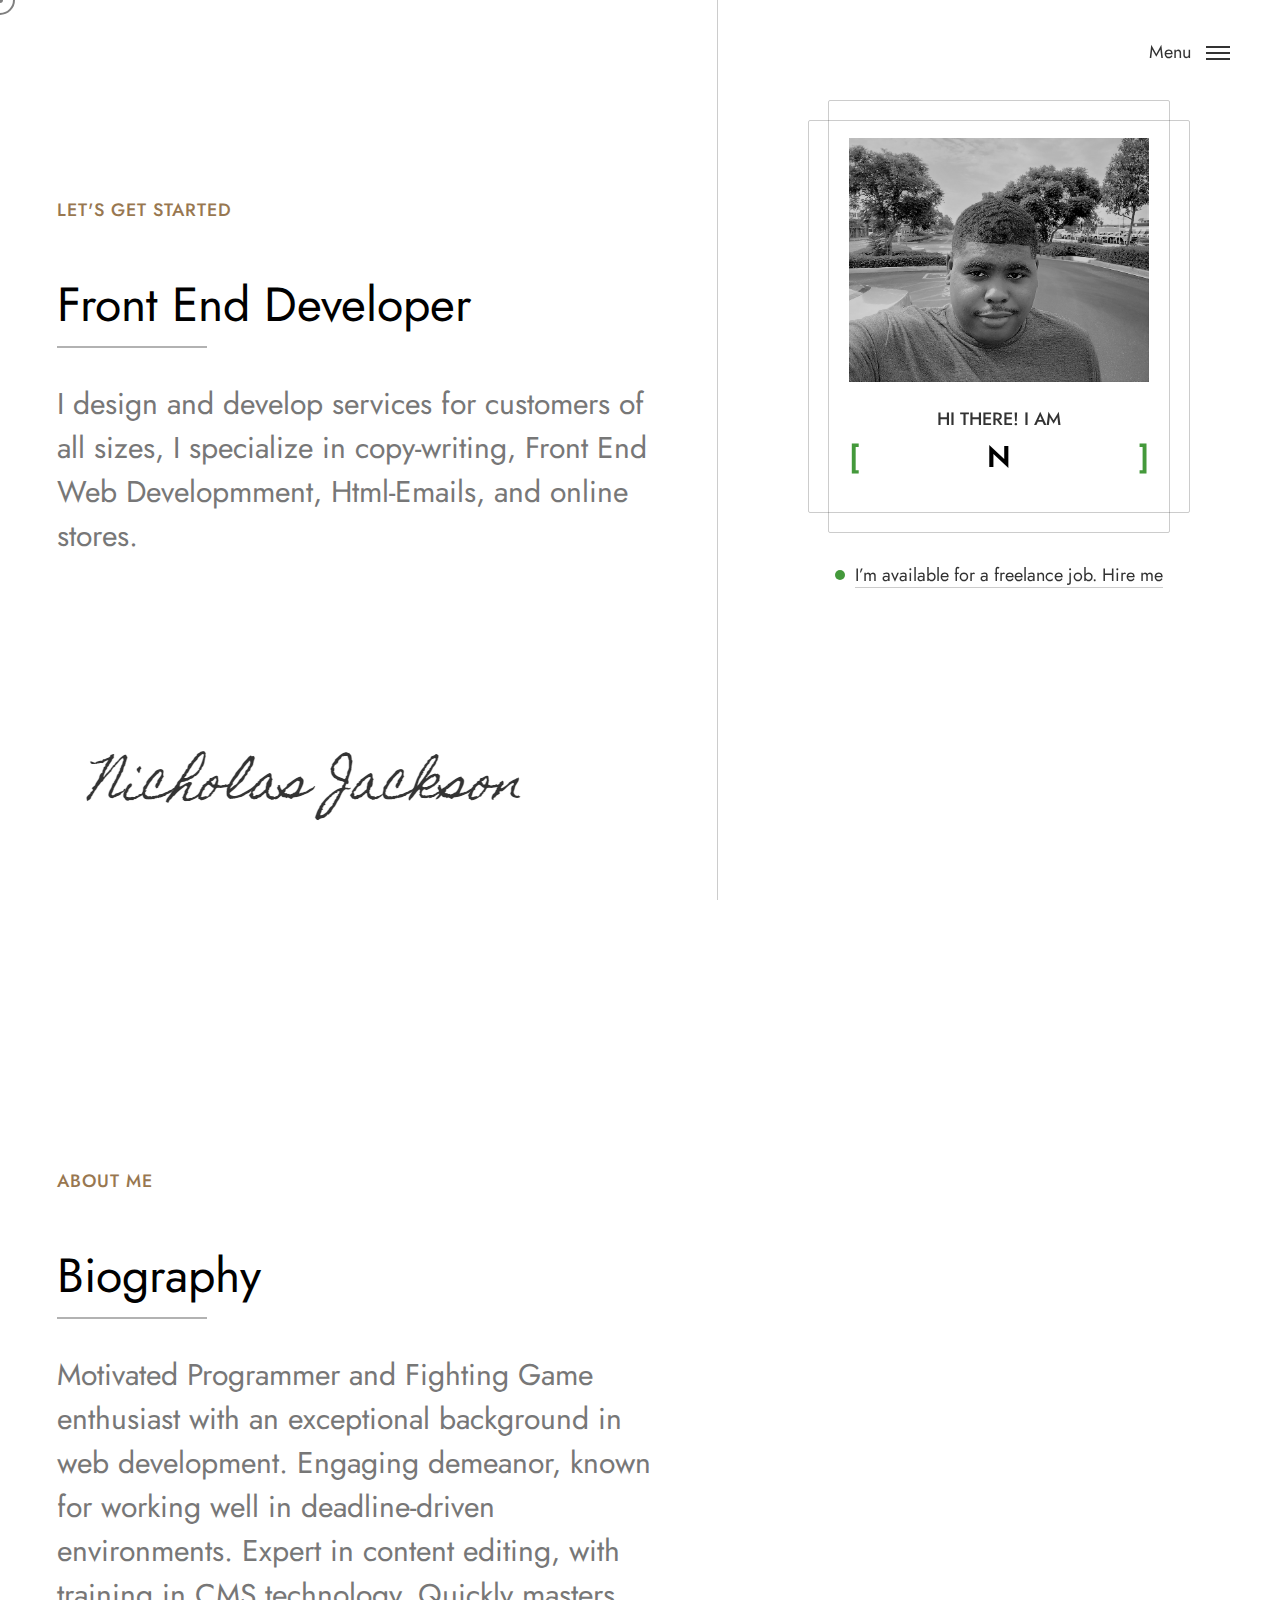
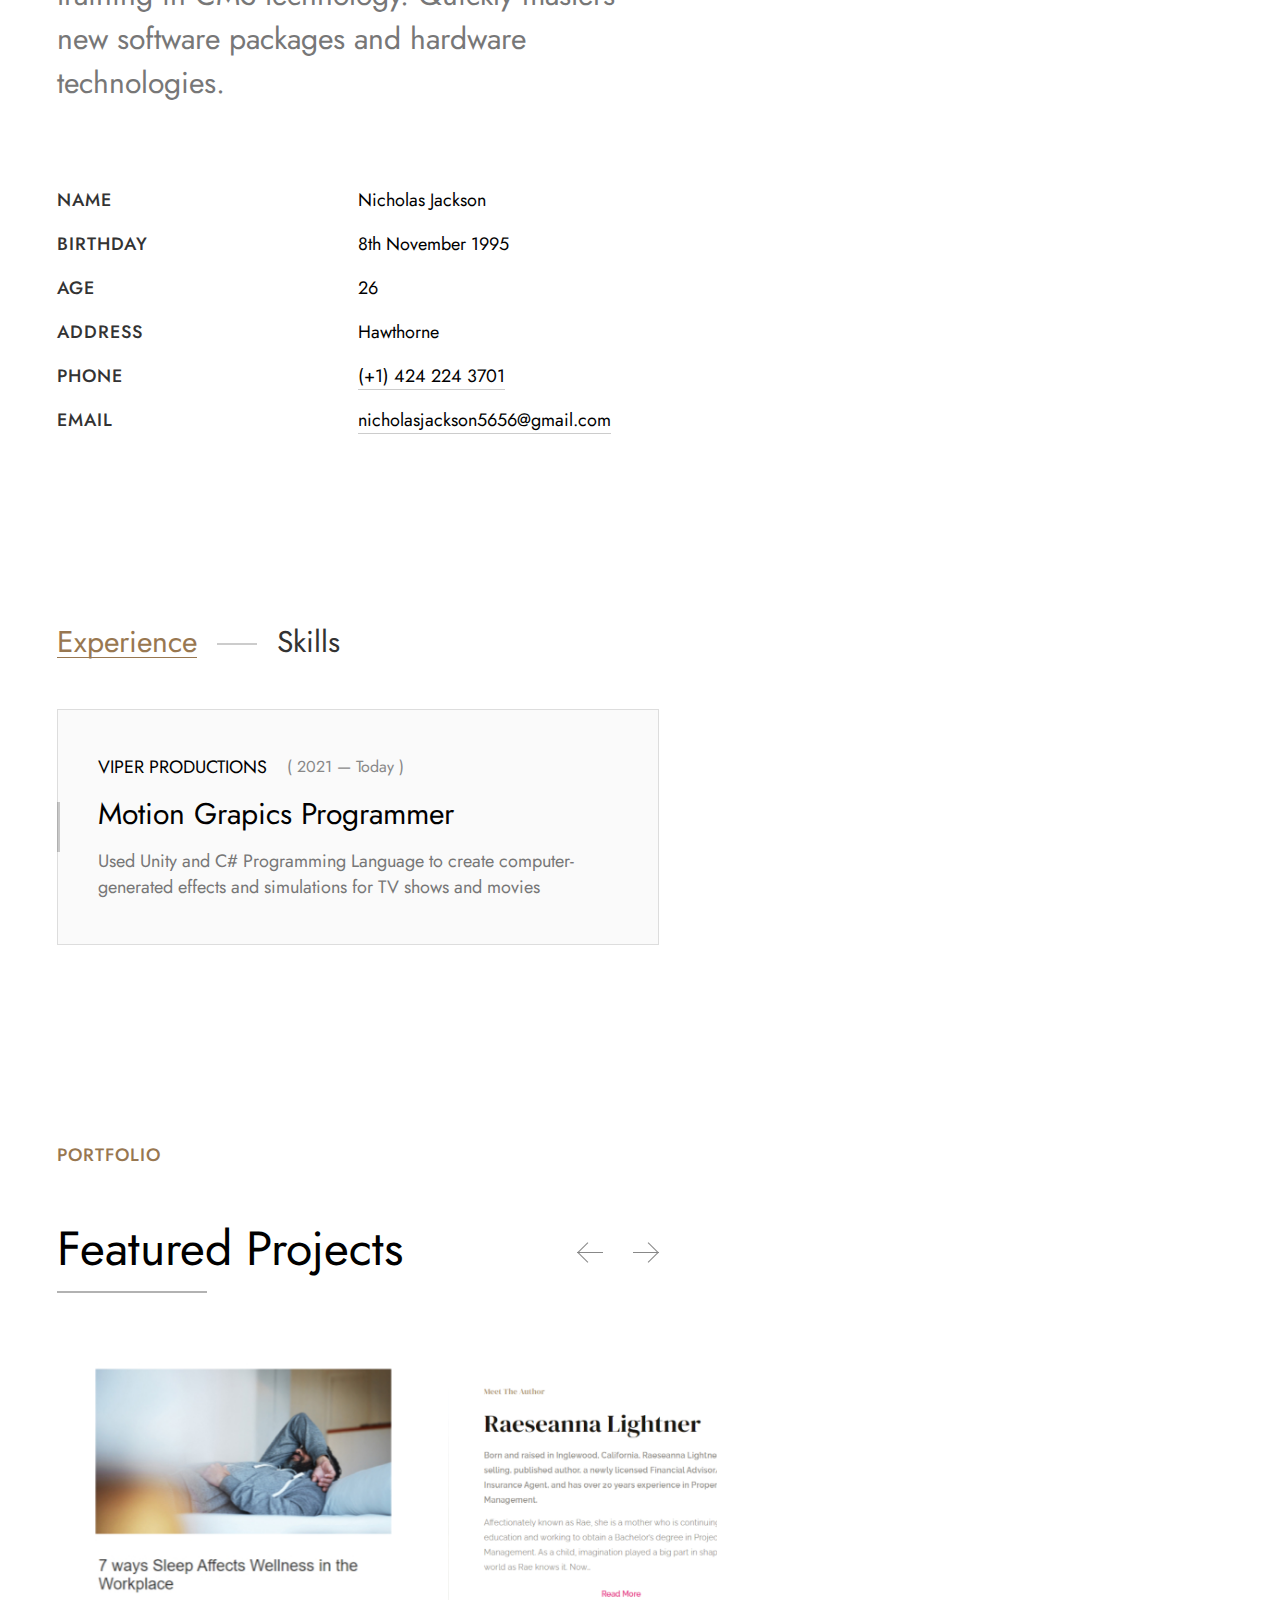
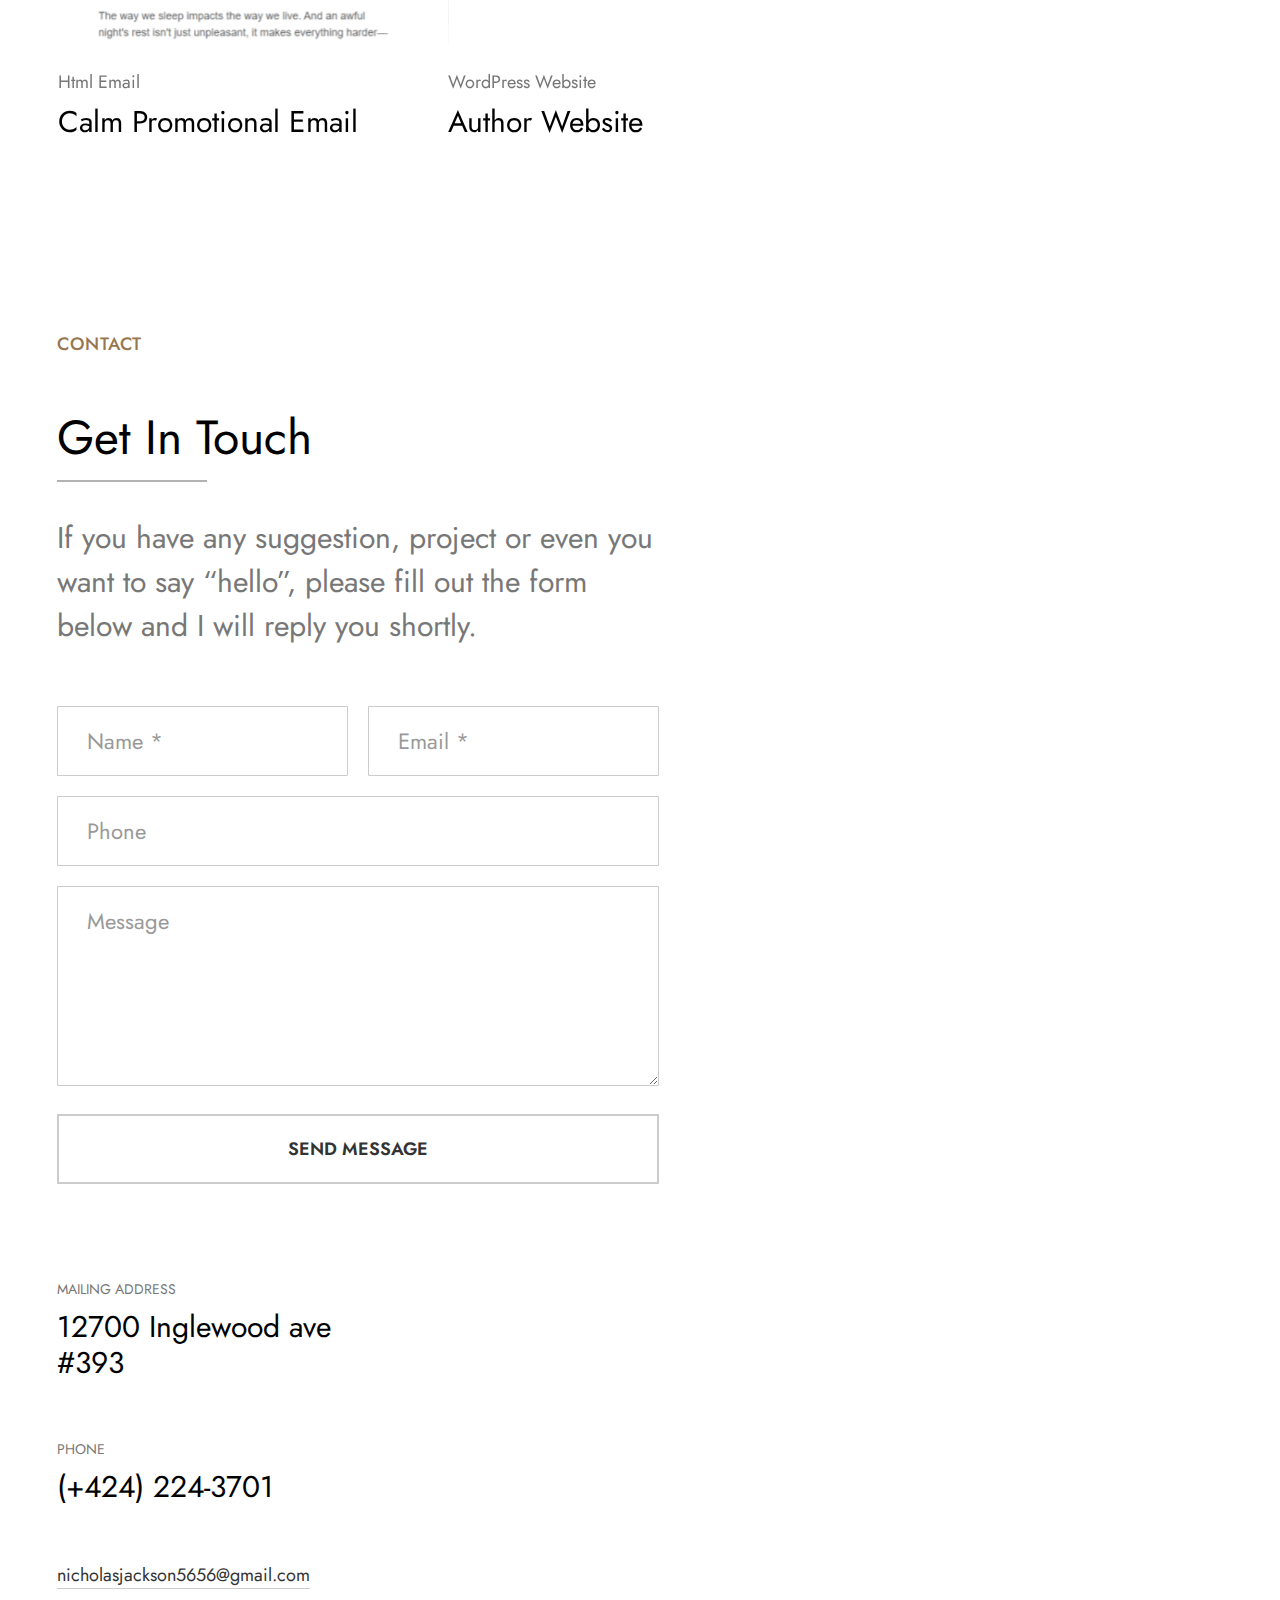
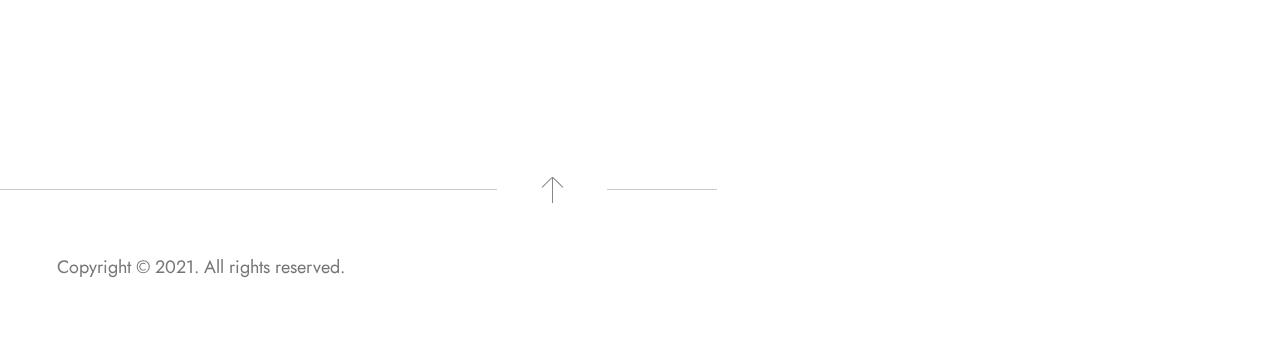
==== commit 5e352bd0: "slight changes" ====
--- a/index.html
+++ b/index.html
@@ -79,7 +79,7 @@
 							<!-- Main Title -->
 							<div class="resumo_fn_main_title">
 								<h3 class="subtitle">Let's Get Started</h3>
-								<h3 class="title">Front End Developer Test</h3>
+								<h3 class="title">Front End Developer</h3>
 								<p class="desc">I design and develop services for customers of all sizes, I specialize in copy-writing, Front End Web Developmment, Html-Emails, and online stores.</p>
 								<!-- <img src="img/signature.png" alt="signature">  -->
 								<img src="img/Nicholas_Jackson_cocosign.jpg.png" alt="signature">
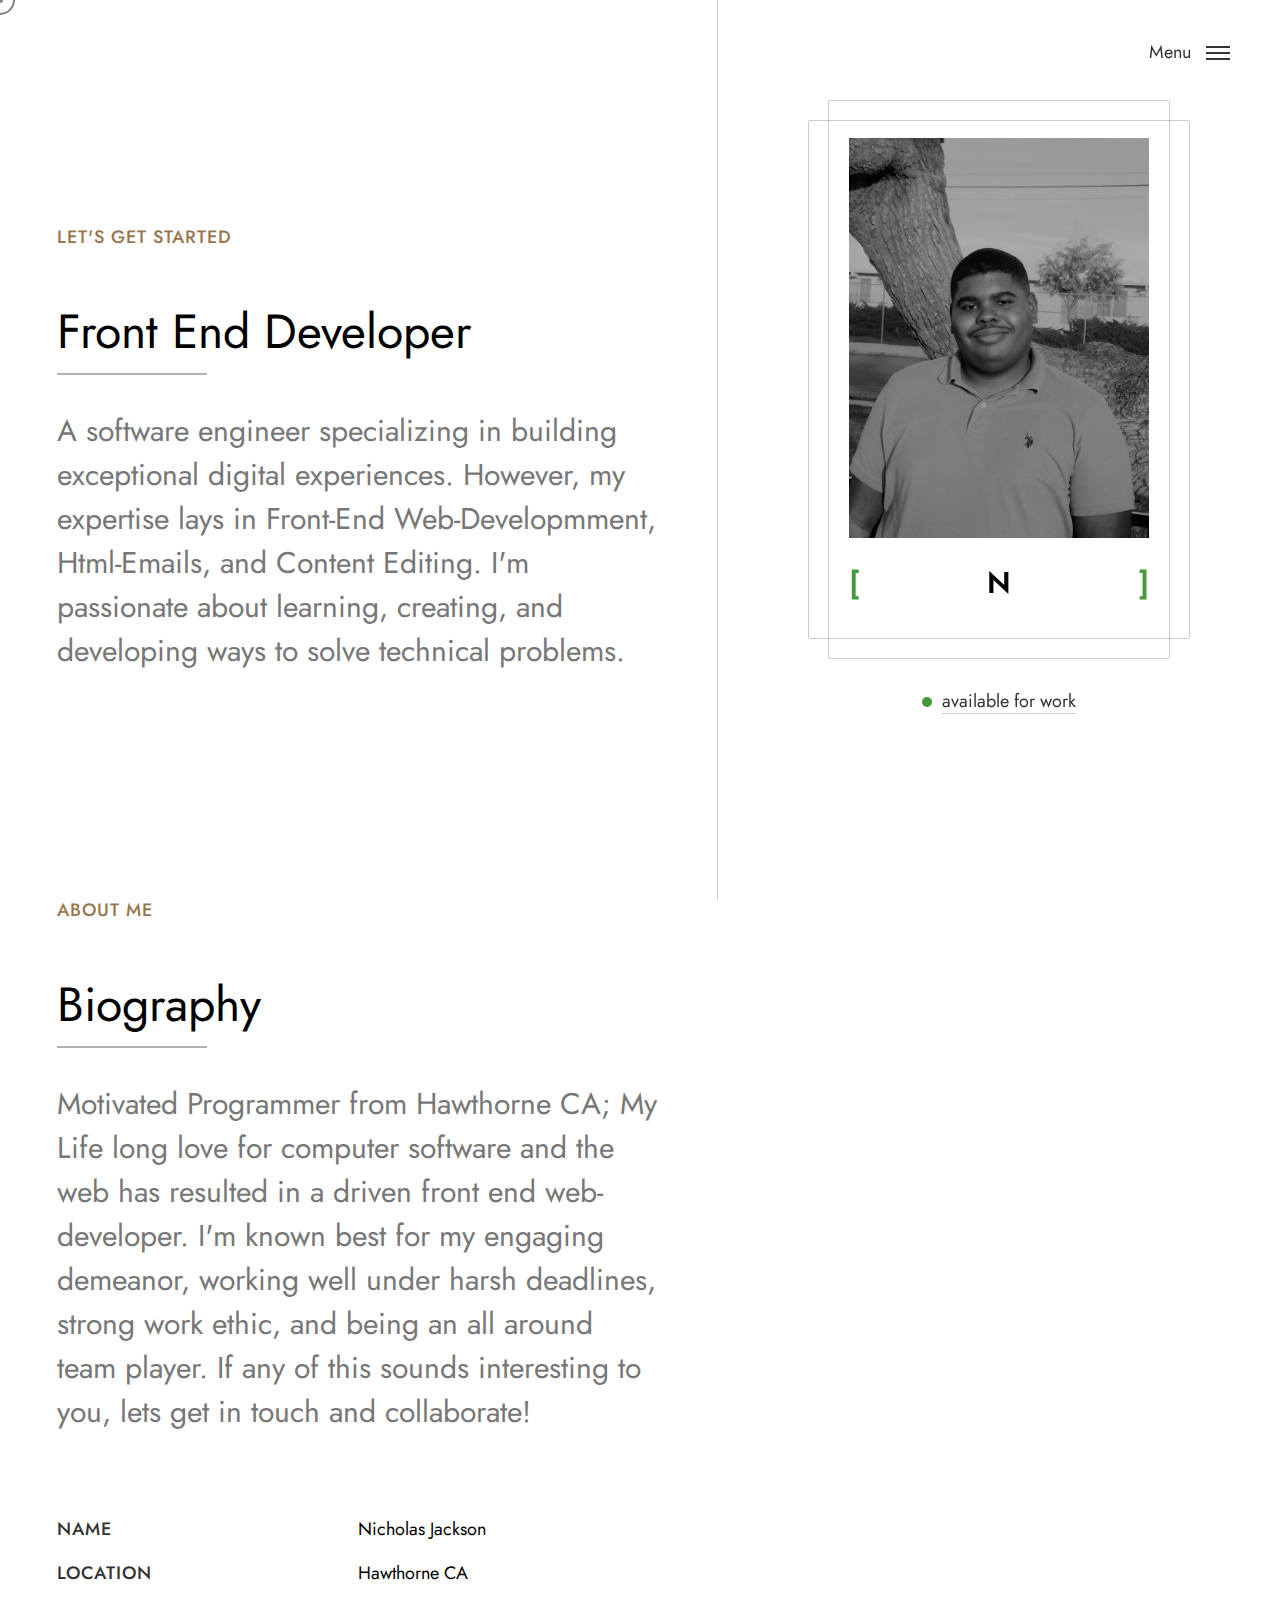
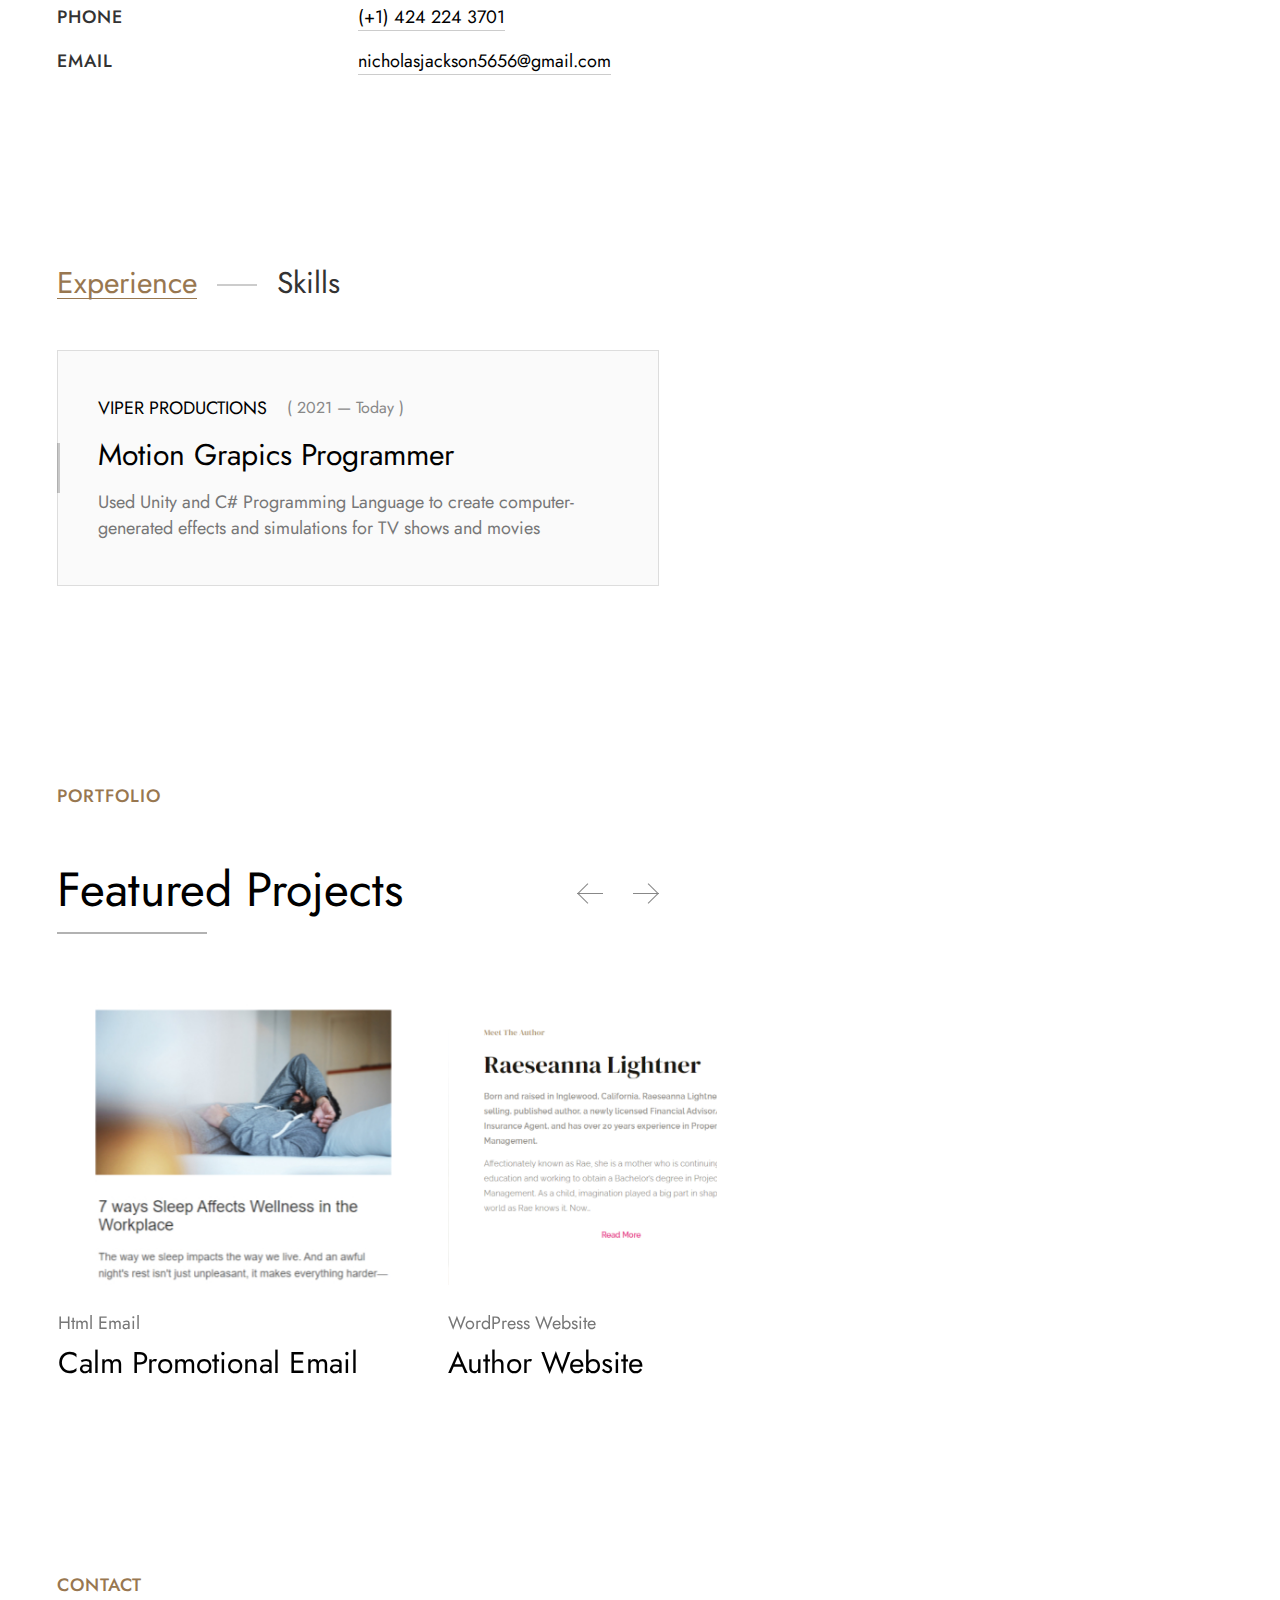
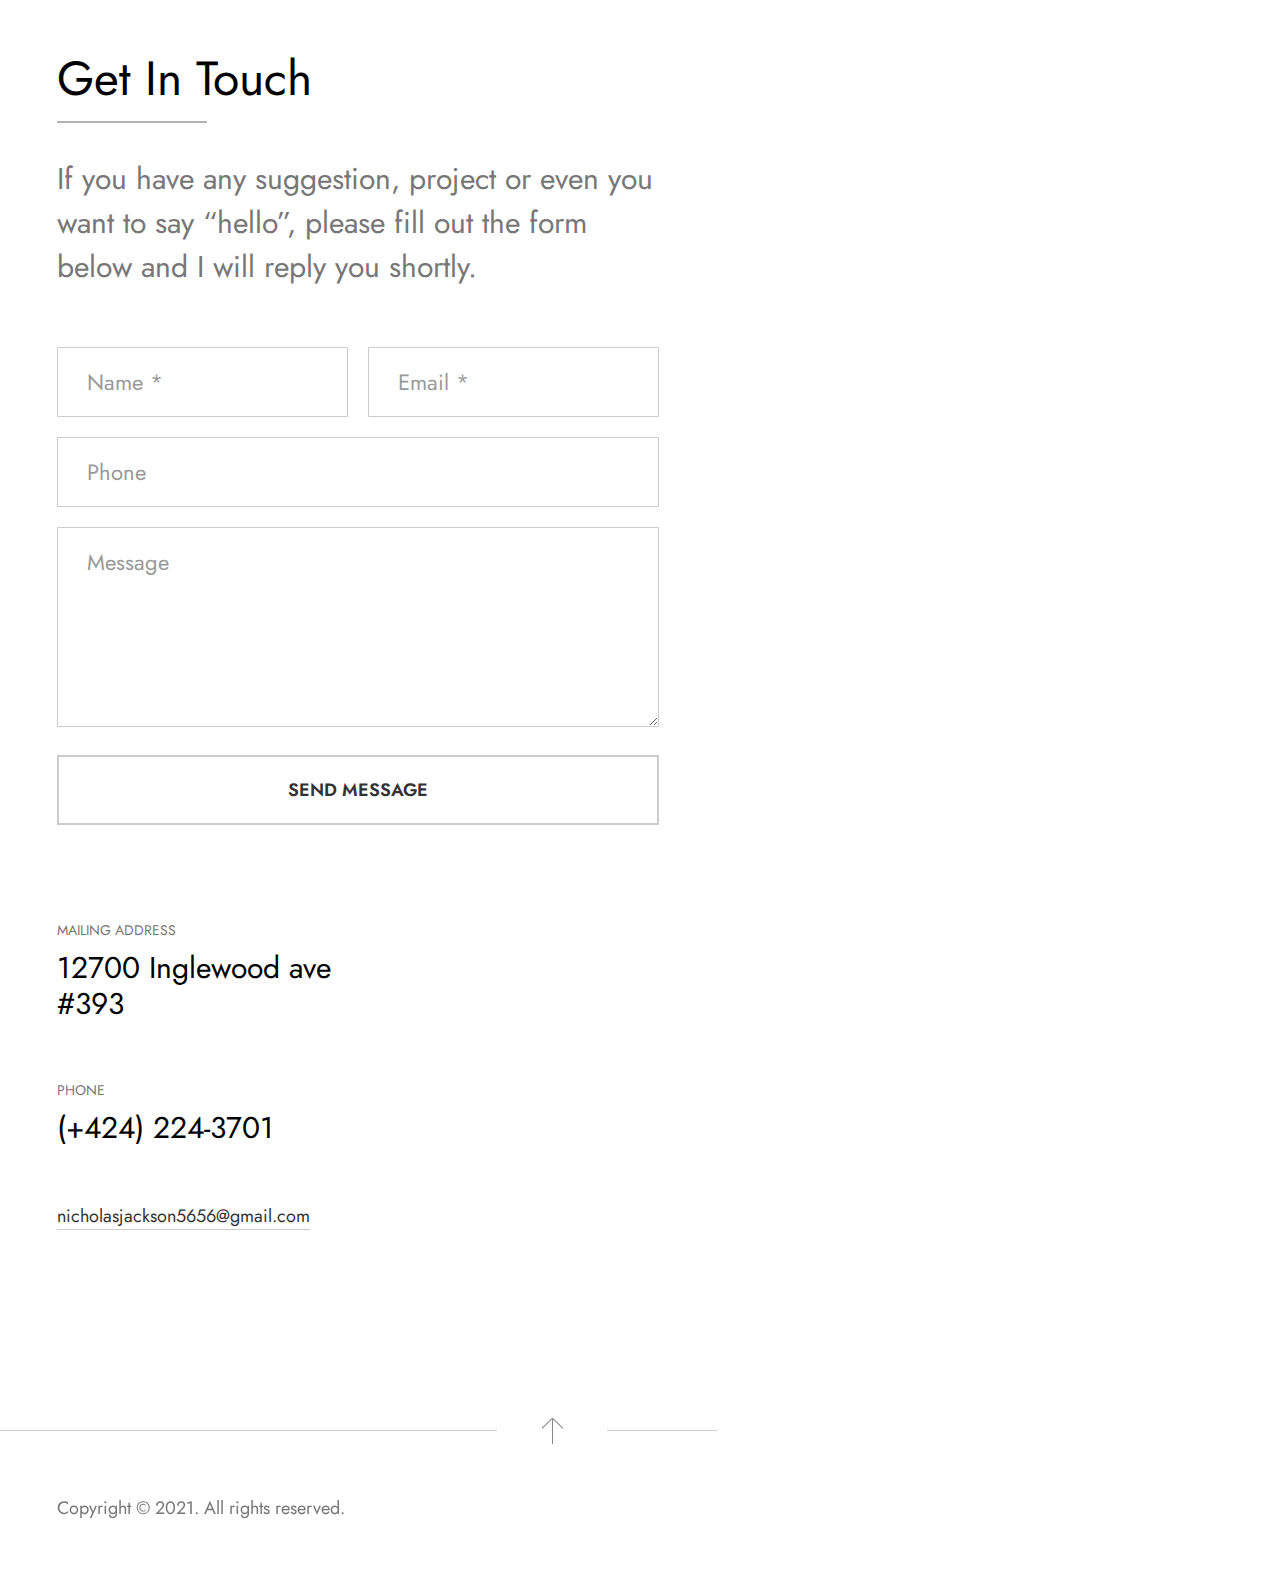
==== commit 0133581f: "changes to the content" ====
--- a/index.html
+++ b/index.html
@@ -80,9 +80,14 @@
 							<div class="resumo_fn_main_title">
 								<h3 class="subtitle">Let's Get Started</h3>
 								<h3 class="title">Front End Developer</h3>
-								<p class="desc">I design and develop services for customers of all sizes, I specialize in copy-writing, Front End Web Developmment, Html-Emails, and online stores.</p>
+								<p class="desc">
+									 A software engineer specializing in building exceptional digital experiences. 
+									 However, my expertise lays in  Front-End Web-Developmment, Html-Emails, and Content Editing. 
+									 I'm passionate about learning, creating, and developing ways to solve technical problems.
+									 
+									</p>
 								<!-- <img src="img/signature.png" alt="signature">  -->
-								<img src="img/Nicholas_Jackson_cocosign.jpg.png" alt="signature">
+								<!-- <img src="img/Nicholas_Jackson_cocosign.jpg.png" alt="signature"> -->
 							</div>
 							<!-- /Main Title -->
 
@@ -101,7 +106,7 @@
 							<div class="resumo_fn_main_title">
 								<h3 class="subtitle">About Me</h3>
 								<h3 class="title">Biography</h3>
-								<p class="desc">Motivated Programmer and Fighting Game enthusiast with an exceptional background in web development. Engaging demeanor, known for working well in deadline-driven environments. Expert in content editing, with training in CMS technology. Quickly masters new software packages and hardware technologies.</p>
+								<p class="desc">Motivated Programmer from Hawthorne CA; My Life long love for computer software and the web has resulted in a driven front end web-developer. I'm known best for my engaging demeanor, working well under harsh deadlines, strong work ethic, and being an all around team player. If any of this sounds interesting to you, lets get in touch and collaborate!</p>
 							</div>
 							<!-- /Main Title -->
 
@@ -114,16 +119,8 @@
 											<th>Nicholas Jackson</th>
 										</tr>
 										<tr>
-											<th>Birthday</th>
-											<th>8th November 1995</th>
-										</tr>
-										<tr>
-											<th>Age</th>
-											<th>26</th>
-										</tr>
-										<tr>
-											<th>Address</th>
-											<th>Hawthorne</th>
+											<th>Location</th>
+											<th>Hawthorne CA</th>
 										</tr>
 										<tr>
 											<th>Phone</th>
@@ -138,8 +135,8 @@
 								<div class="about_right">
 									<!-- TODO put updated CV here -->
 									<!-- Download CV Button -->
-									<!--  
-									<div class="resumo_fn_cv_btn">
+									 
+									<!-- <div class="resumo_fn_cv_btn">
 										<a href="img/cv.jpg" download>
 											<span class="icon">
 												<img src="svg/inbox.svg" alt="" class="fn__svg" />
@@ -148,7 +145,7 @@
 											<span>Download CV</span>
 										</a>
 									</div> 
-									-->
+									 -->
 									<!-- /Download CV Button -->
 								</div> 
 
@@ -616,7 +613,7 @@
 						<div class="abs_img" data-bg-img="/img/Selfie.jpg"></div>
 					</div>
 					<div class="title_holder">
-						<h5>Hi There! I am</h5>
+						<!-- <h5>Hi There! I am a rapist</h5> -->
 						<h3>
 							<span class="animated_title">
 								<span class="title_in">Nicholas Jackson</span>
@@ -630,7 +627,7 @@
 				<div class="right_bottom">
 					<a href="#contact">
 						<span class="circle"></span>
-						<span class="text">I’m available for a freelance job. Hire me</span>
+						<span class="text">available for work</span>
 					</a>
 				</div>
 			</div>
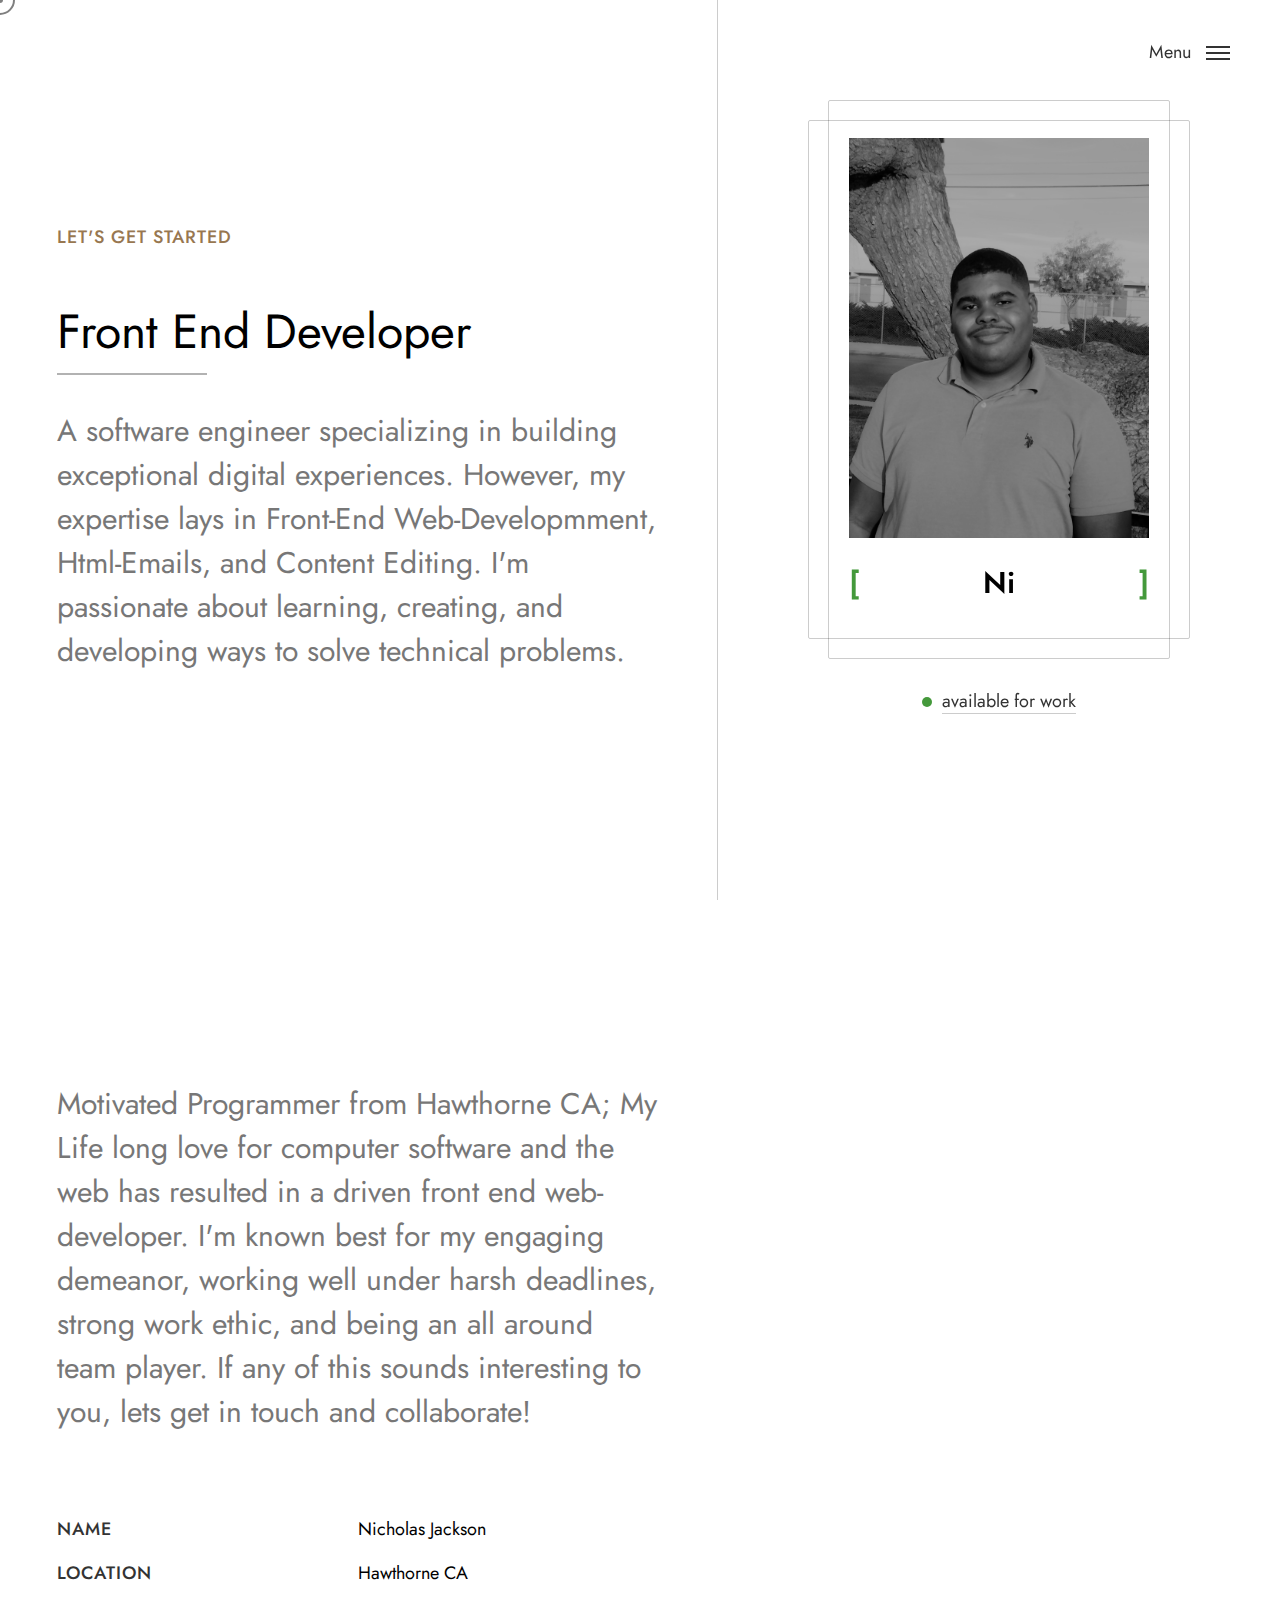
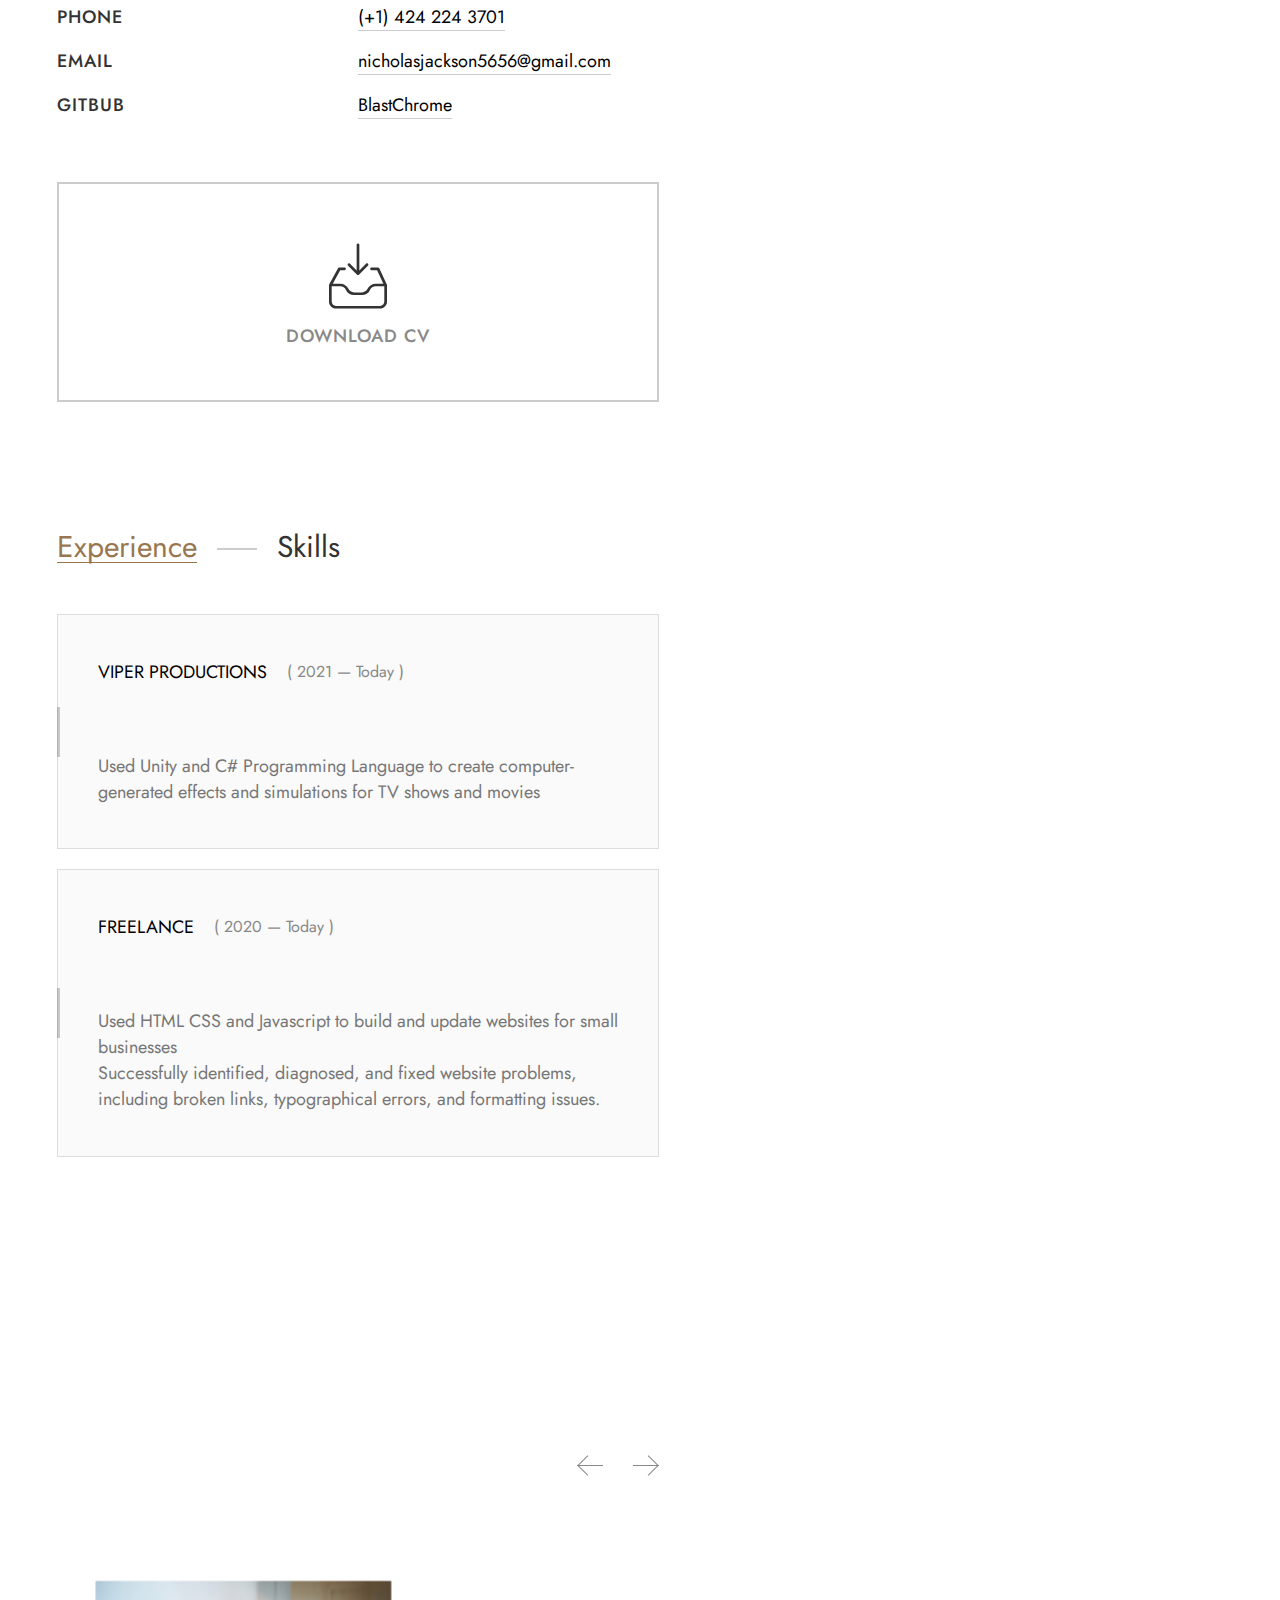
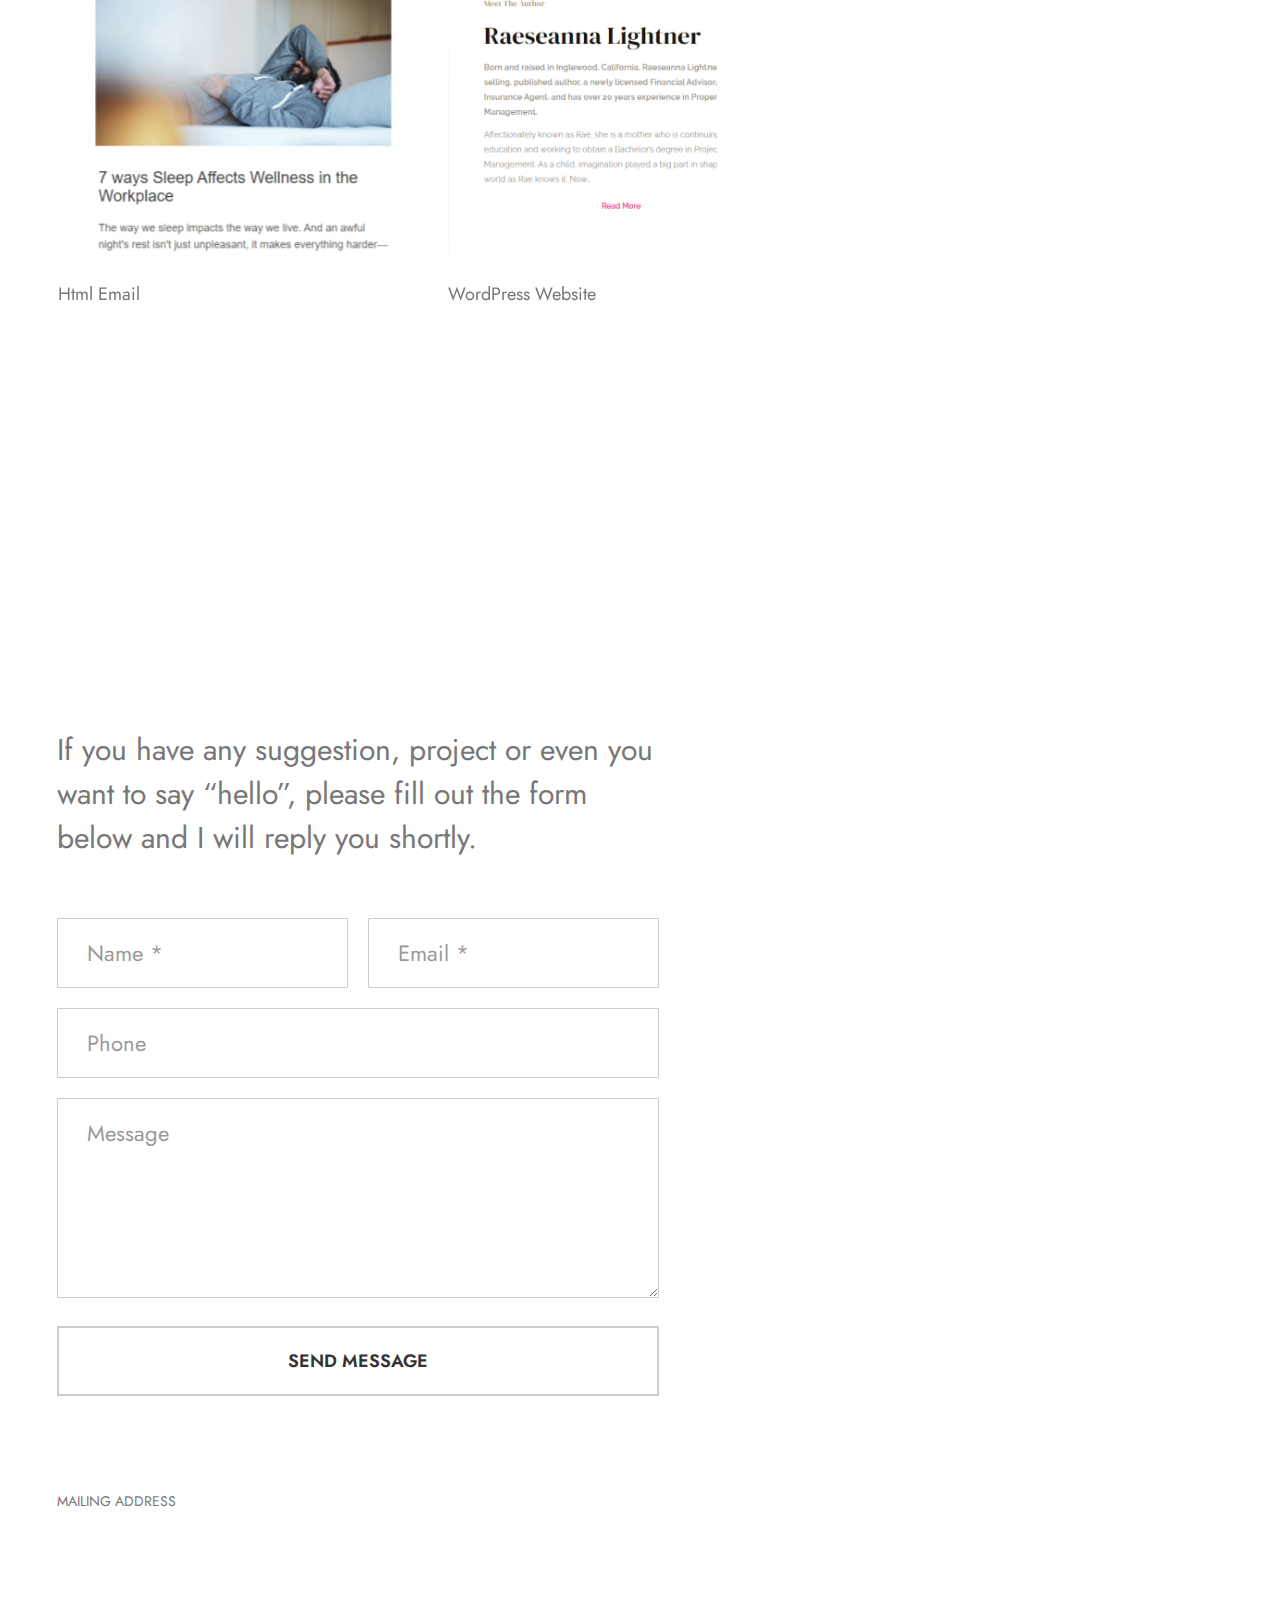
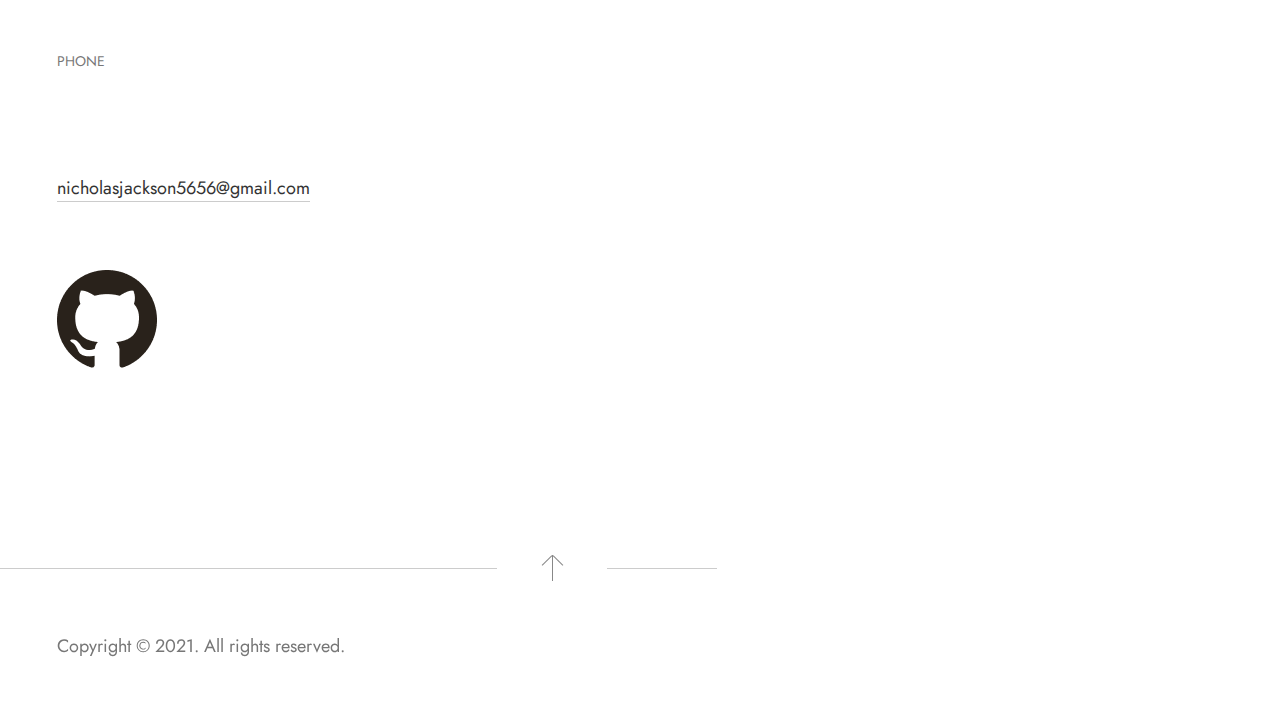
==== commit cd719457: "site look" ====
--- a/index.html
+++ b/index.html
@@ -7,13 +7,13 @@
 <head>
 
 <meta http-equiv="Content-Type" content="text/html; charset=utf-8" />
-
+<link rel="shortcut icon" href="/img/fav-icon-1.png" type="image/x-icon">
 <meta name="description" content="Resumo">
 <meta name="author" content="Frenify">
 
 <meta name="viewport" content="width=device-width, initial-scale=1, maximum-scale=1">
 
-<title>Nicholas Jackson</title>
+<title>Nicholas Jackson - frontend web-developer</title>
 
 <!-- Google Fonts -->
 <link rel="preconnect" href="https://fonts.googleapis.com">
@@ -130,14 +130,18 @@
 											<th>Email</th>
 											<th><a href="mailto:nicholasjackson5656@gmail.com">nicholasjackson5656@gmail.com</a></th>
 										</tr>
+										<tr>
+											<th>Gitbub</th>
+											<th><a href="https://github.com/BlastChrome" target="_blank">BlastChrome</a></th>
+										</tr>
 									</table>
 								</div>
 								<div class="about_right">
 									<!-- TODO put updated CV here -->
 									<!-- Download CV Button -->
 									 
-									<!-- <div class="resumo_fn_cv_btn">
-										<a href="img/cv.jpg" download>
+									<div class="resumo_fn_cv_btn">
+										<a href="/docs/Nicholas_Jackson_-_Front_end_Developer.pdf" download>
 											<span class="icon">
 												<img src="svg/inbox.svg" alt="" class="fn__svg" />
 												<img src="svg/arrow.svg" alt="" class="fn__svg arrow" />
@@ -145,7 +149,7 @@
 											<span>Download CV</span>
 										</a>
 									</div> 
-									 -->
+									
 									<!-- /Download CV Button -->
 								</div> 
 
@@ -185,17 +189,19 @@
 														<p>Used Unity and C# Programming Language to create computer-generated effects and simulations for TV shows and movies</p>
 													</div>
 												</li> 
-												<!--  
+
 												<li>
 													<div class="item">
 														<div class="item_top">
-															<h5>Google  LLC</h5>
-															<span>( 2016 — 2018 )</span>
+															<h5>Freelance</h5>
+															<span>( 2020 — Today )</span>
 														</div>
 														<h3>Front-end Developer</h3>
-														<p>Adipisicing Lorem ipsum dolor sit amet, consectetur elit, sed do eiusmod tempor incididunt ut labore et dolore magna aliqua. </p>
+														<p>Used HTML CSS and Javascript to build and update websites for small businesses</p>
+														<p>Successfully identified, diagnosed, and fixed website problems, including broken links, typographical errors, and formatting issues.</p>
 													</div>
 												</li>
+												<!--
 												<li>
 													<div class="item">
 														<div class="item_top">
@@ -269,7 +275,7 @@
 											<div class="progress_item" data-value="80">
 												<div class="item_in">
 													<h3 class="progress_title">Adobe Photoshop</h3>
-													<span class="progress_percent"></span>
+													<span class="progress_percent"></span> 
 													<div class="bg_wrap"><div class="progress_bg"></div></div>
 												</div>
 											</div>
@@ -559,7 +565,8 @@
 								<h3>12700 Inglewood ave #393</h3>
 								<p>Phone</p>
 								<h3><a href="tel:+4242243701">(+424) 224-3701</a></h3>
-								<p><a class="fn__link" href="mailto:nicholasjackson5656@gmail.com">nicholasjackson5656@gmail.com</a></p>
+								<p><a class="fn__link" href="mailto:nicholasjackson5656@gmail.com">nicholasjackson5656@gmail.com</a></p> 
+								<a href="https://github.com/BlastChrome" target="_blank"><img src="/imgs/github-icon.png" alt="github icon"></a>
 							</div>
 							<!-- /Contact Info -->
 
@@ -687,6 +694,12 @@
 
 
 <!-- Scripts -->
+<script src="/js/scroll-out.js"></script> 
+<script type="text/javascript">
+    ScrollOut({
+        targets: 'img, h1,h2,h3,p,a,button, span, div'
+    })
+</script>
 <script src="js/jquery.js?ver=3"></script>
 <script src="js/typed.js?ver=3"></script>
 <script src="js/owl-carousel.js?ver=3"></script>
--- a/css/style.css
+++ b/css/style.css
@@ -36,6 +36,29 @@
 /*------------------------------------------------------------------*/
 /*	01) Base
 /*------------------------------------------------------------------*/
+
+
+h1, 
+h2,  
+h3{
+ transition: 0.8s;
+ transform:translateY(20px) ;
+ opacity: 0;
+} 
+
+h1[data-scroll="in"],
+ h2[data-scroll="in"], 
+ h3[data-scroll="in"]{
+    transform: translateY(0);
+    transition-delay: 0.2s; 
+    opacity: 1;
+}
+/* Scroll in animation element selectors end */
+
+
+
+
+
 :root{
     --mc: #987750;
 	--tc: #888;
@@ -1761,6 +1784,9 @@
 	margin-bottom: 58px;
 	font-weight: 400;
 	max-width: 300px;
+}
+.resumo_fn_contact_info img{
+	margin-top: 58px;
 }
 .resumo_fn_contact_info h3 a{
 	text-decoration: none;
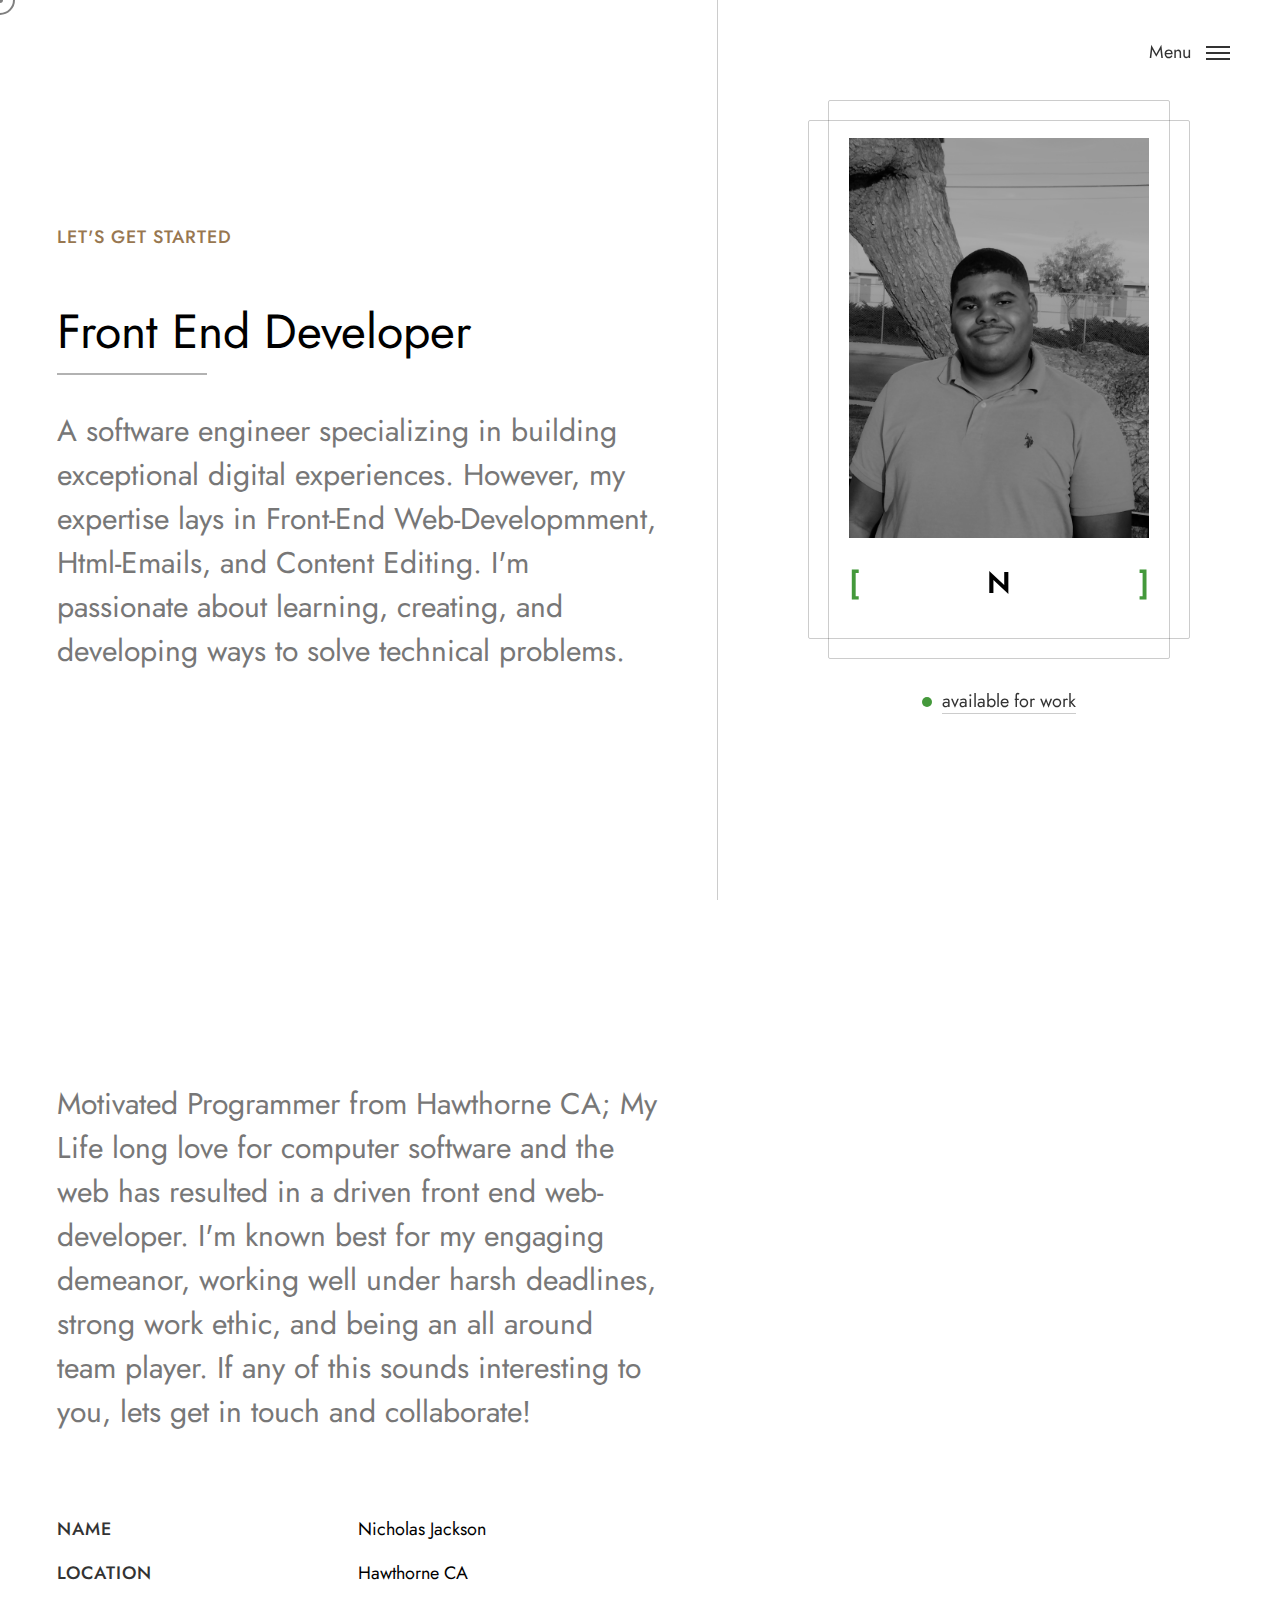
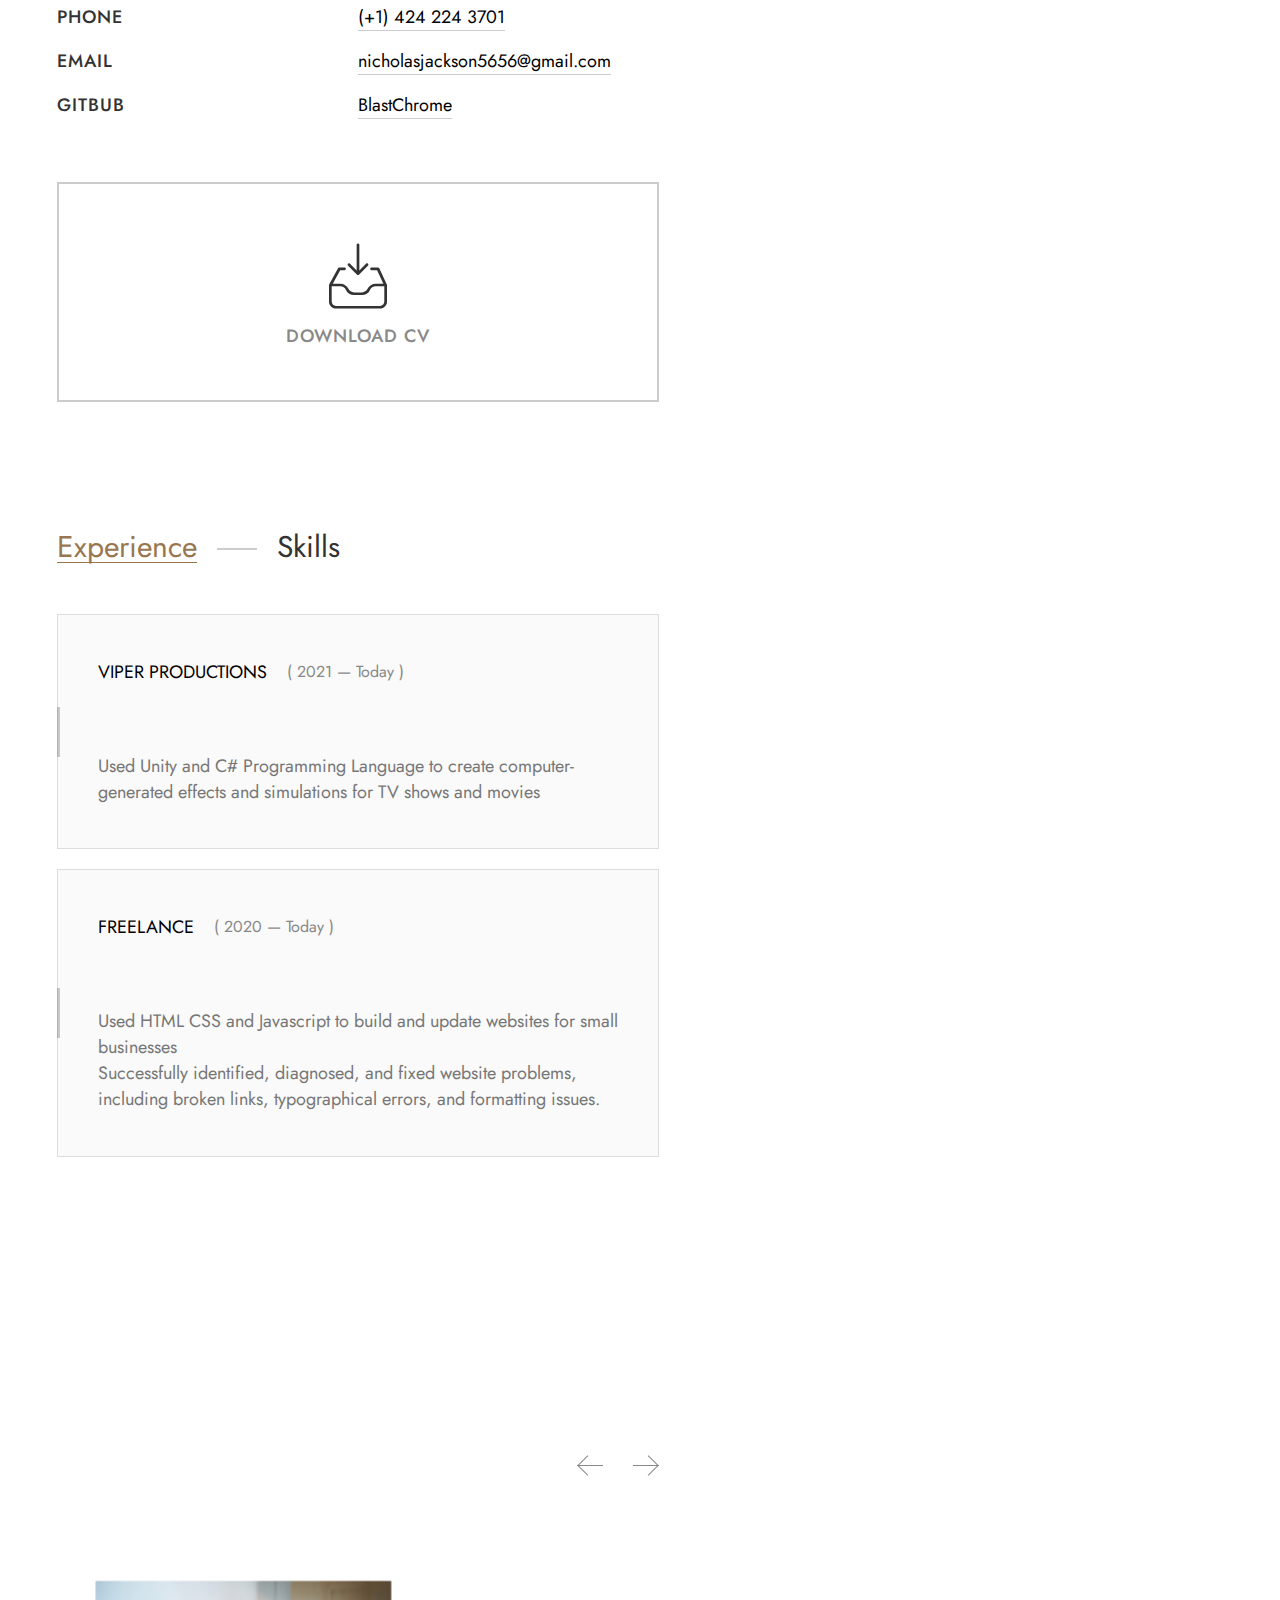
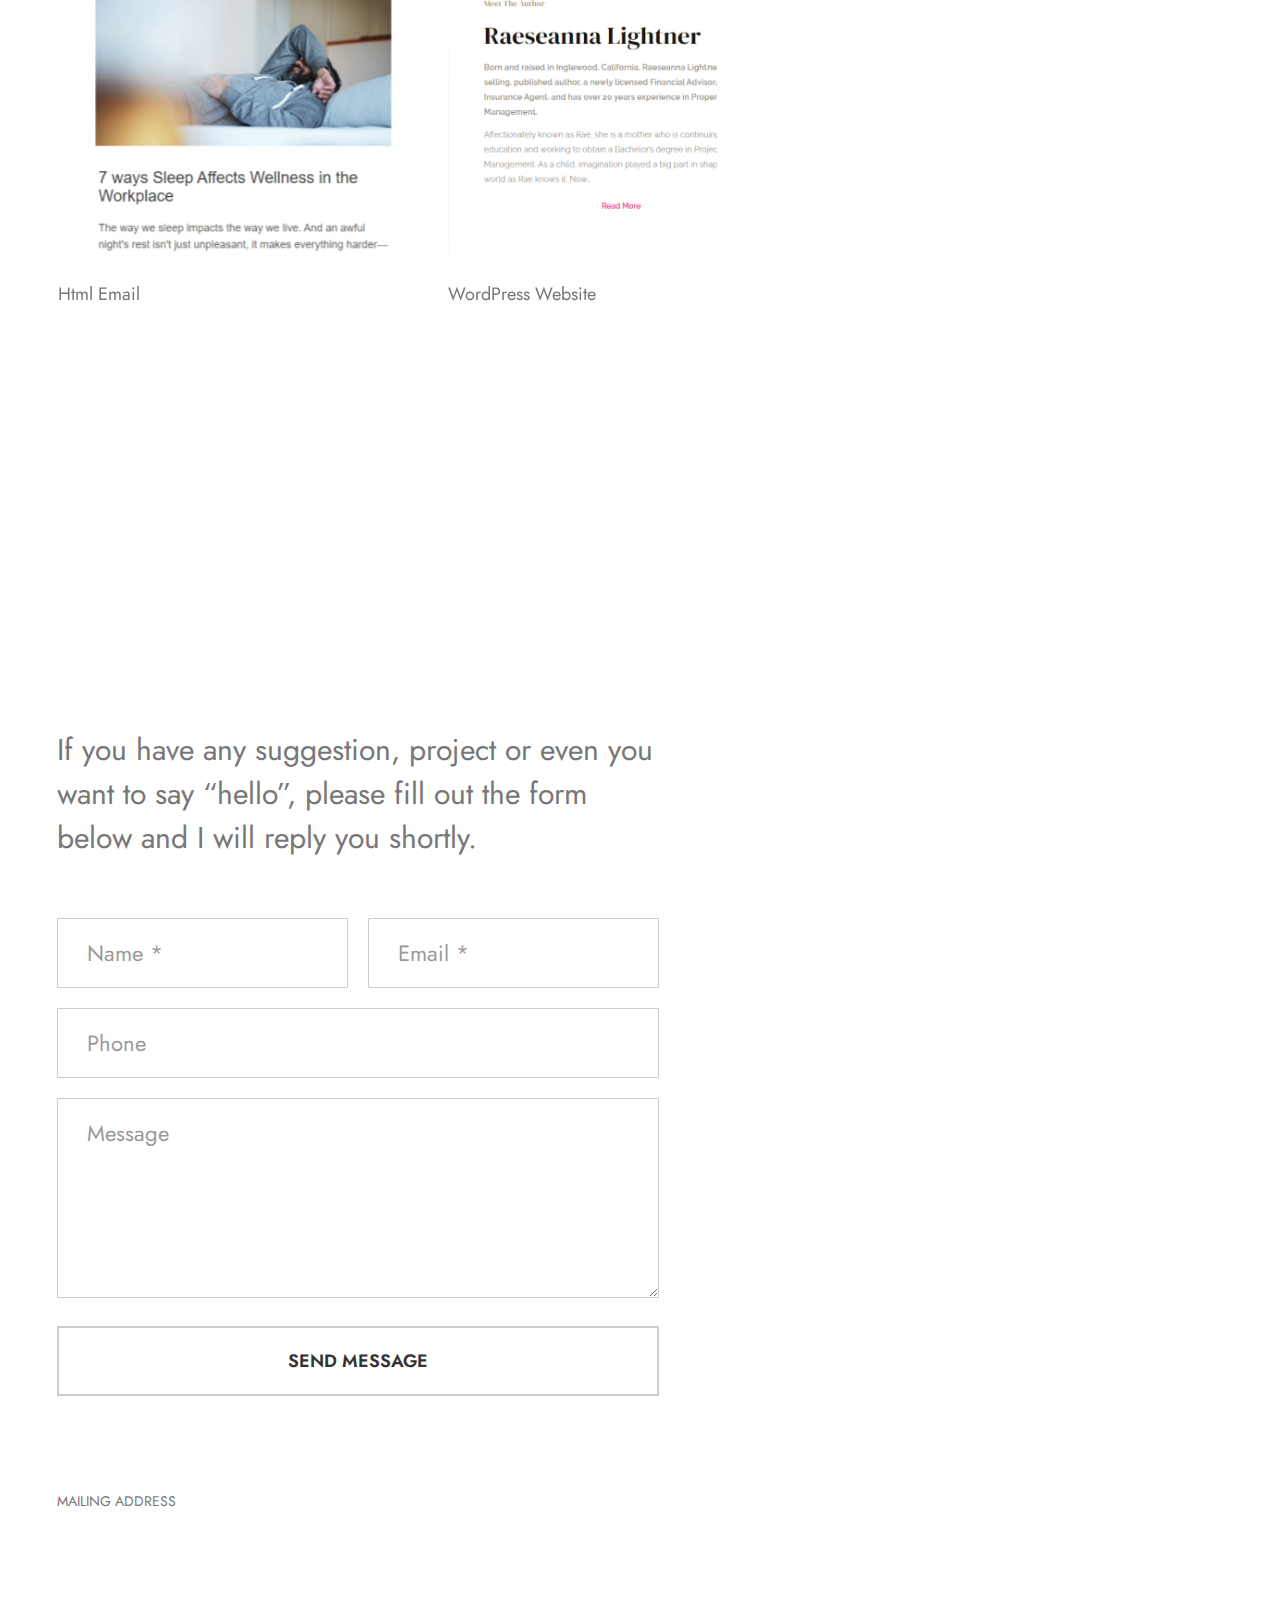
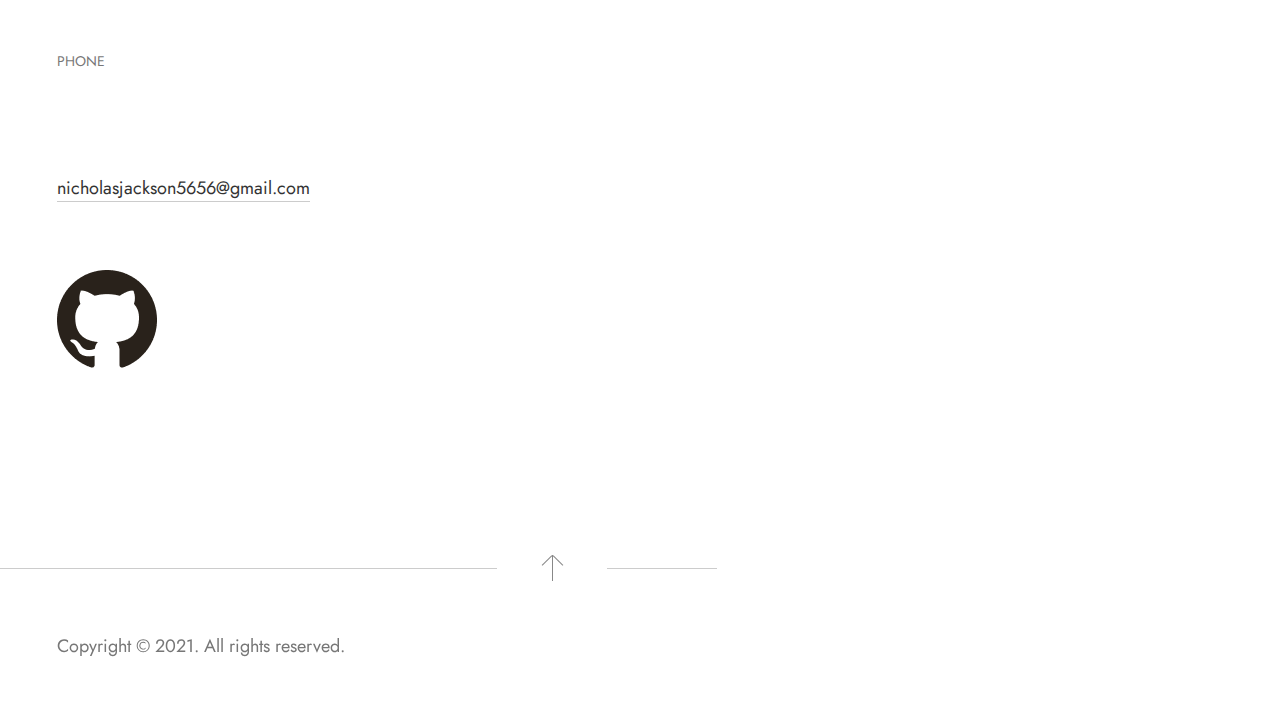
==== commit 288a9d22: "switched action over to netlify" ====
--- a/index.html
+++ b/index.html
@@ -515,7 +515,7 @@
 							<!-- /Main Title -->
 
 							<!-- Contact Form -->
-							<form class="contact_form" action="/modal/contact.php" method="post" autocomplete="on" data-email="nicholasjackson5656@gmail.com">
+							<form class="contact_form" data-netlify="true" method="post" autocomplete="on" data-email="nicholasjackson5656@gmail.com">
 
 								<!--
 									Don't remove below code in avoid to work contact form properly.
@@ -694,7 +694,7 @@
 
 
 <!-- Scripts -->
-<script src="/js/scroll-out.js"></script> 
+<!-- <script src="/js/scroll-out.js"></script> 
 <script type="text/javascript">
     ScrollOut({
         targets: 'img, h1,h2,h3,p,a,button, span, div'
@@ -705,8 +705,22 @@
 <script src="js/owl-carousel.js?ver=3"></script>
 <script src="js/waypoints.js?ver=3"></script>
 <script src="js/nicescroll.js?ver=3"></script>
+[if lt IE 10]> <script src="js/ie8.js?ver=3"></script> <![endif]
+<script src="js/init.js"></script> -->
+
+<script src="/js/scroll-out.js"></script> 
+<script type="text/javascript">
+    ScrollOut({
+        targets: 'img, h1,h2,h3,p,a,button, span, div'
+    })
+</script>
+<script src="js/jquery.js"></script>
+<script src="js/typed.js"></script>
+<script src="js/owl-carousel.js"></script>
+<script src="js/waypoints.js"></script>
+<script src="js/nicescroll.js"></script>
 <!--[if lt IE 10]> <script src="js/ie8.js?ver=3"></script> <![endif]-->
-<script src="js/init.js?ver=3"></script>
+<script src="js/init.js"></script>
 <!-- /Scripts -->
 
 </body>
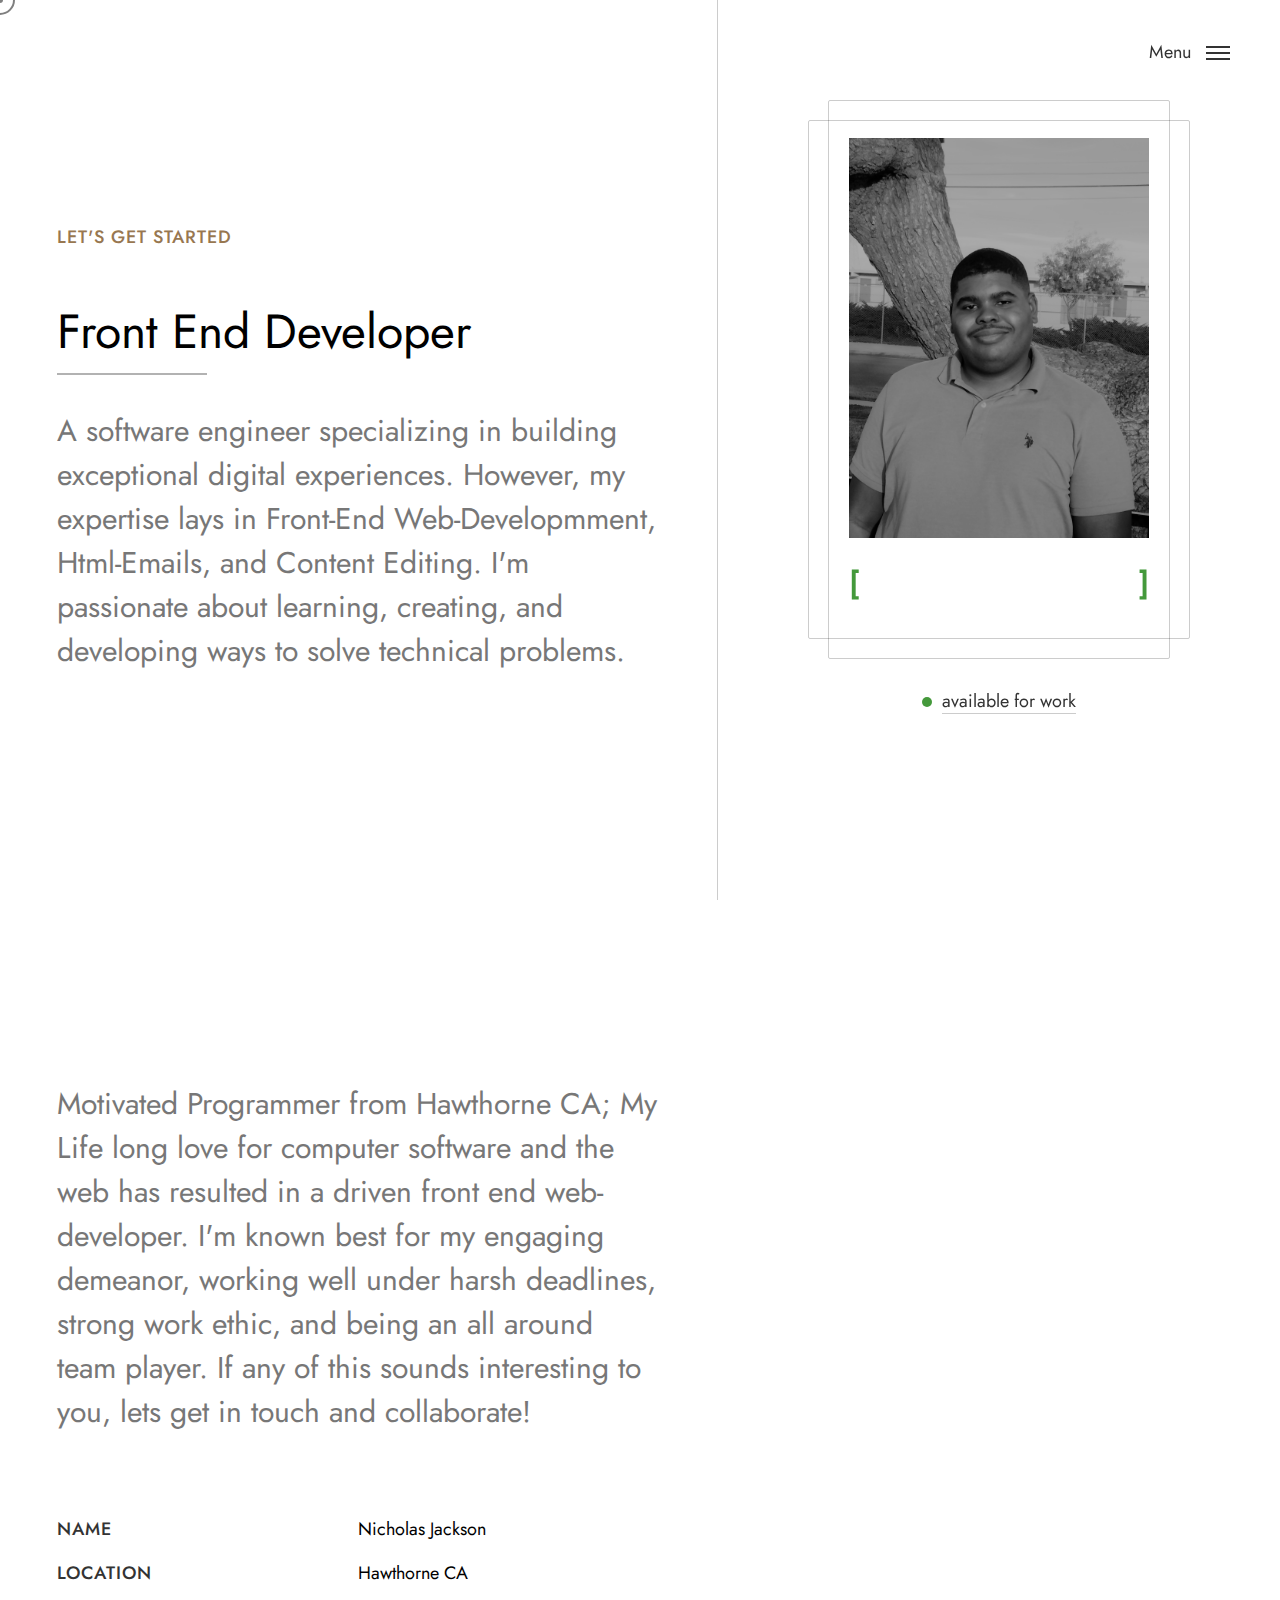
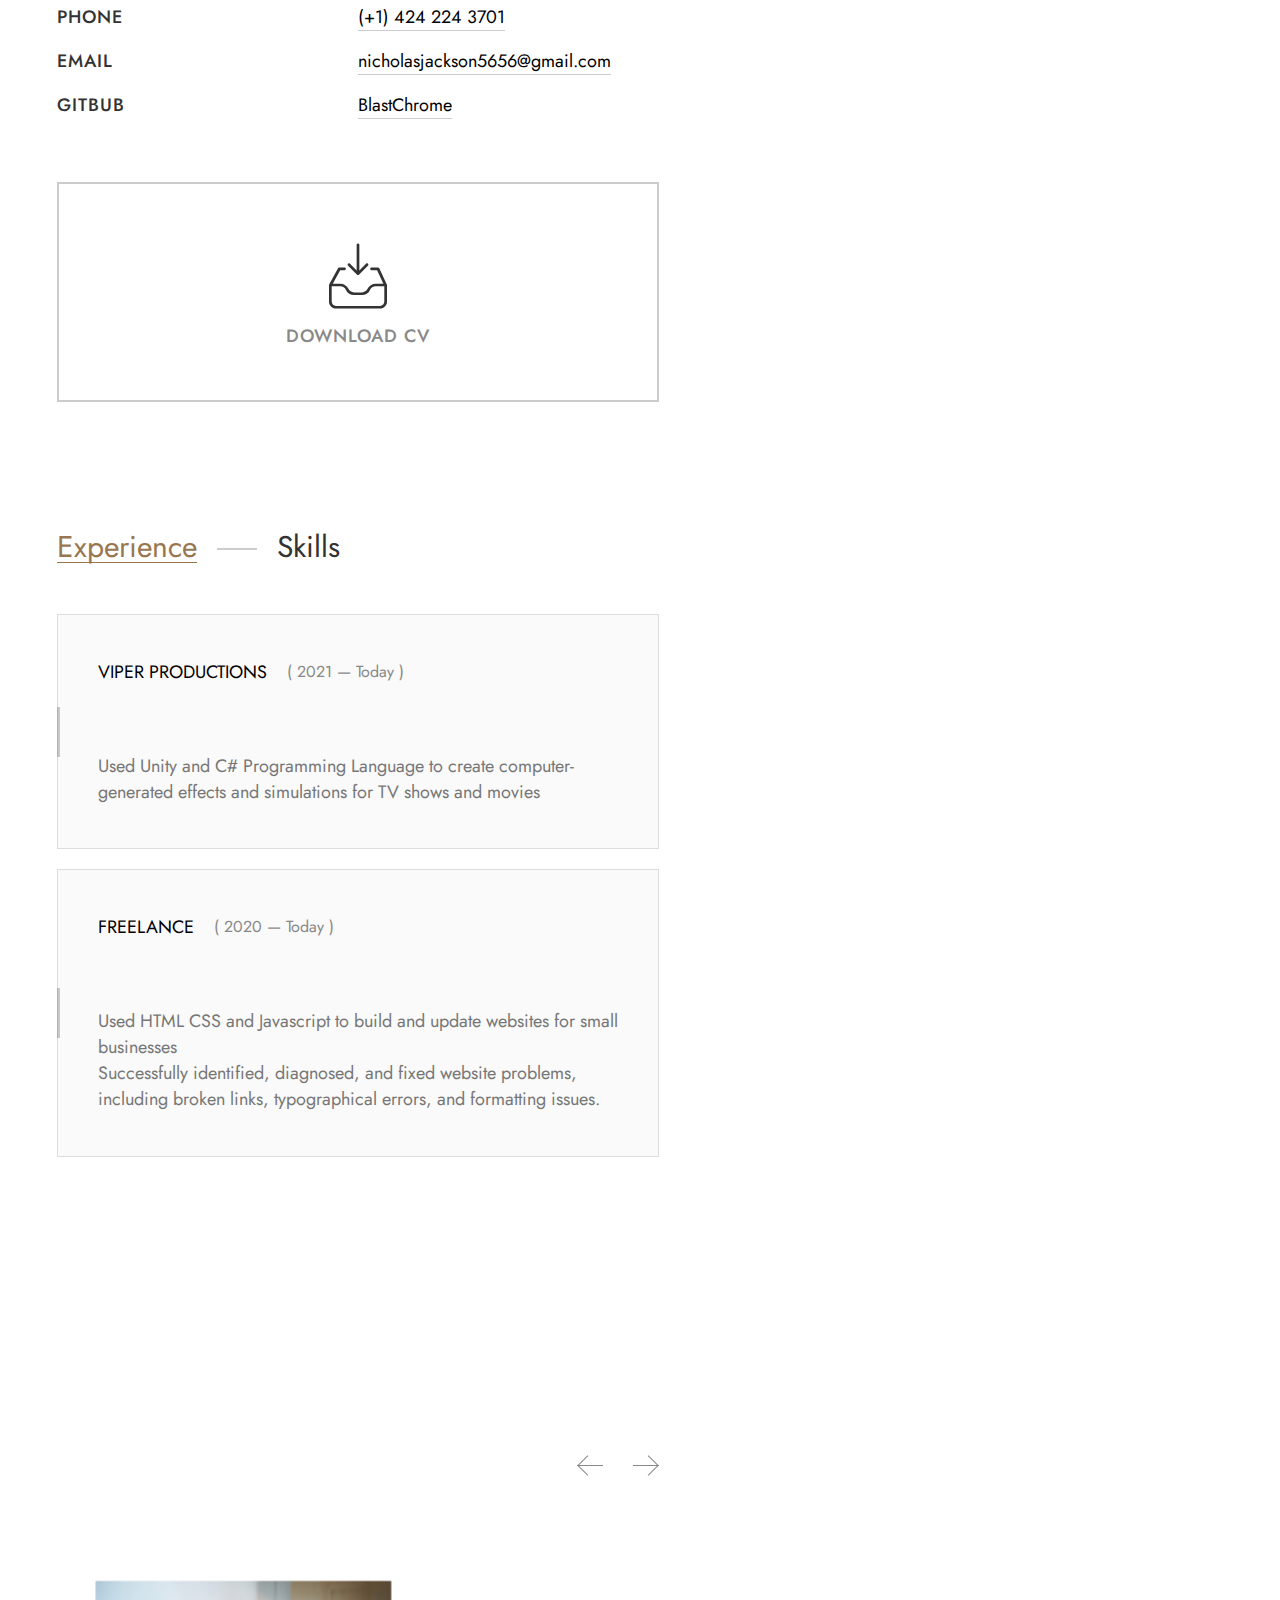
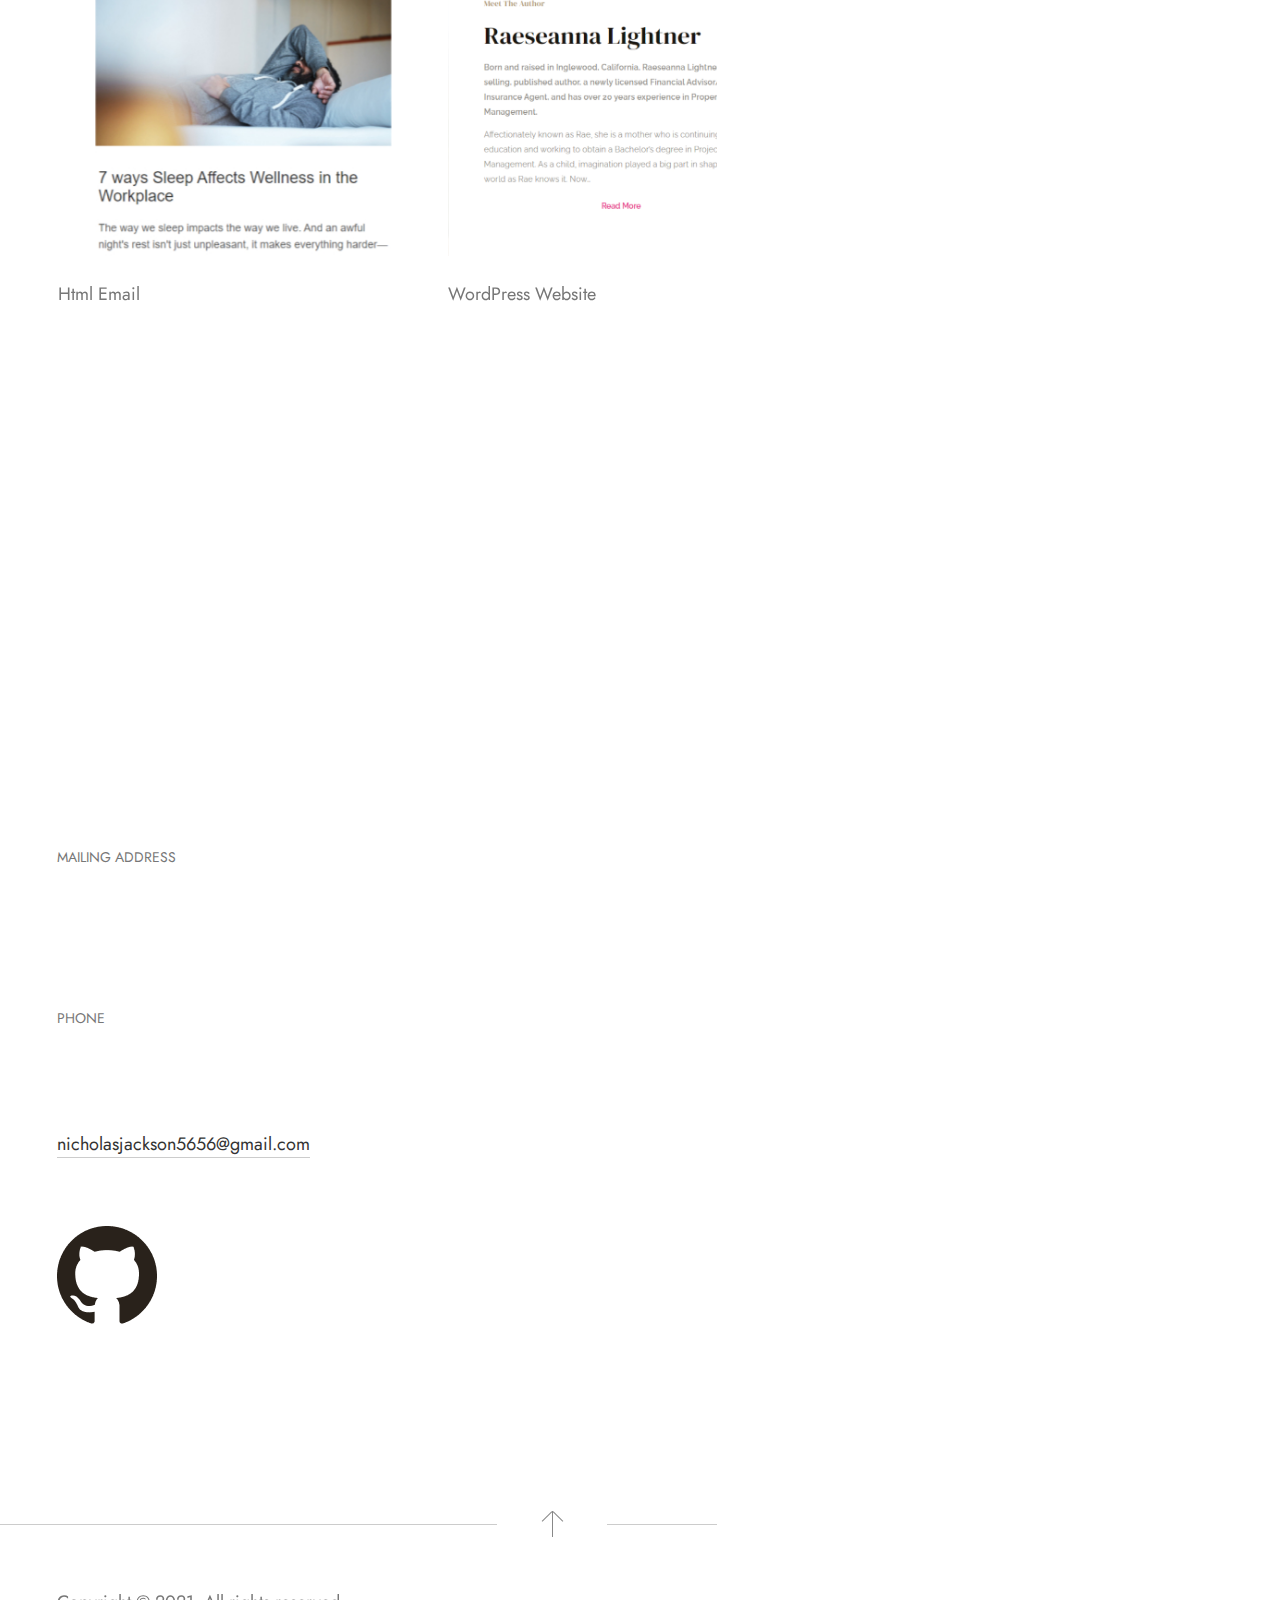
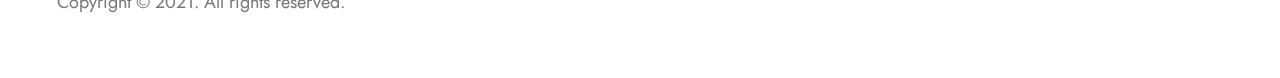
==== commit 8a1e95e4: "changed contact section" ====
--- a/index.html
+++ b/index.html
@@ -510,53 +510,11 @@
 							<div class="resumo_fn_main_title">
 								<h3 class="subtitle">Contact</h3>
 								<h3 class="title">Get In Touch</h3>
-								<p class="desc">If you have any suggestion, project or even you want to say “hello”, please fill out the form below and I will reply you shortly.</p>
 							</div>
 							<!-- /Main Title -->
 
 							<!-- Contact Form -->
-							<form class="contact_form" data-netlify="true" method="post" autocomplete="on" data-email="nicholasjackson5656@gmail.com">
-
-								<!--
-									Don't remove below code in avoid to work contact form properly.
-									You can chance dat-success value with your one. It will be used when user will try to contact via contact form and will get success message.
-								-->
-								<div class="success" data-success="Your message has been received, we will contact you soon."></div>
-								<div class="empty_notice"><span>Please Fill Required Fields!</span></div>
-								<!-- -->
-
-								<div class="items_wrap">
-									<div class="items">
-										<div class="item half">
-											<div class="input_wrapper">
-												<input id="name" type="text" />
-												<span class="moving_placeholder">Name *</span>
-											</div>
-										</div>
-										<div class="item half">
-											<div class="input_wrapper">
-												<input id="email" type="email" />
-												<span class="moving_placeholder">Email *</span>
-											</div>
-										</div>
-										<div class="item">
-											<div class="input_wrapper">
-												<input id="phone" type="text" />
-												<span class="moving_placeholder">Phone</span>
-											</div>
-										</div>
-										<div class="item">
-											<div class="input_wrapper">
-												<textarea id="message"></textarea>
-												<span class="moving_placeholder">Message</span>
-											</div>
-										</div>
-										<div class="item">
-											<a id="send_message" href="#" >Send Message</a>
-										</div>
-									</div>
-								</div>
-							</form>
+
 							<!-- /Contact Form -->
 
 							<!-- Contact Info -->
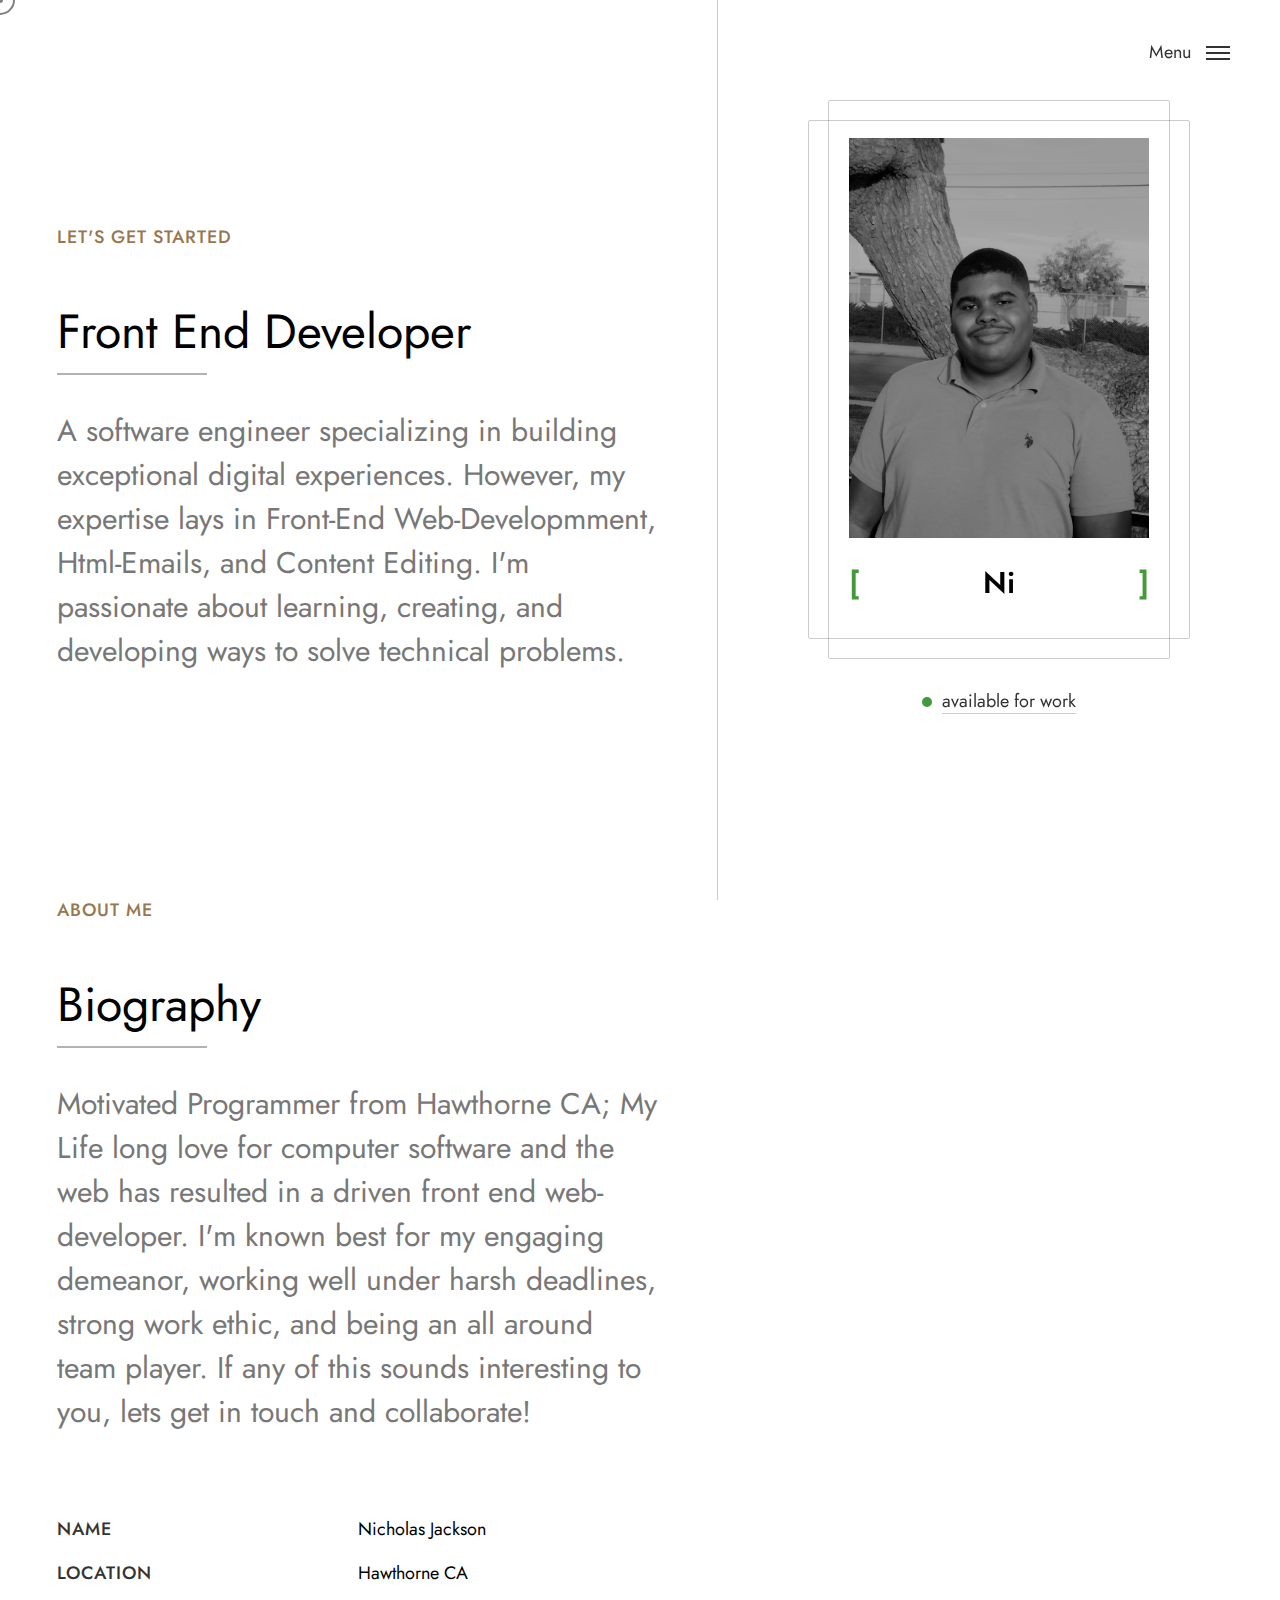
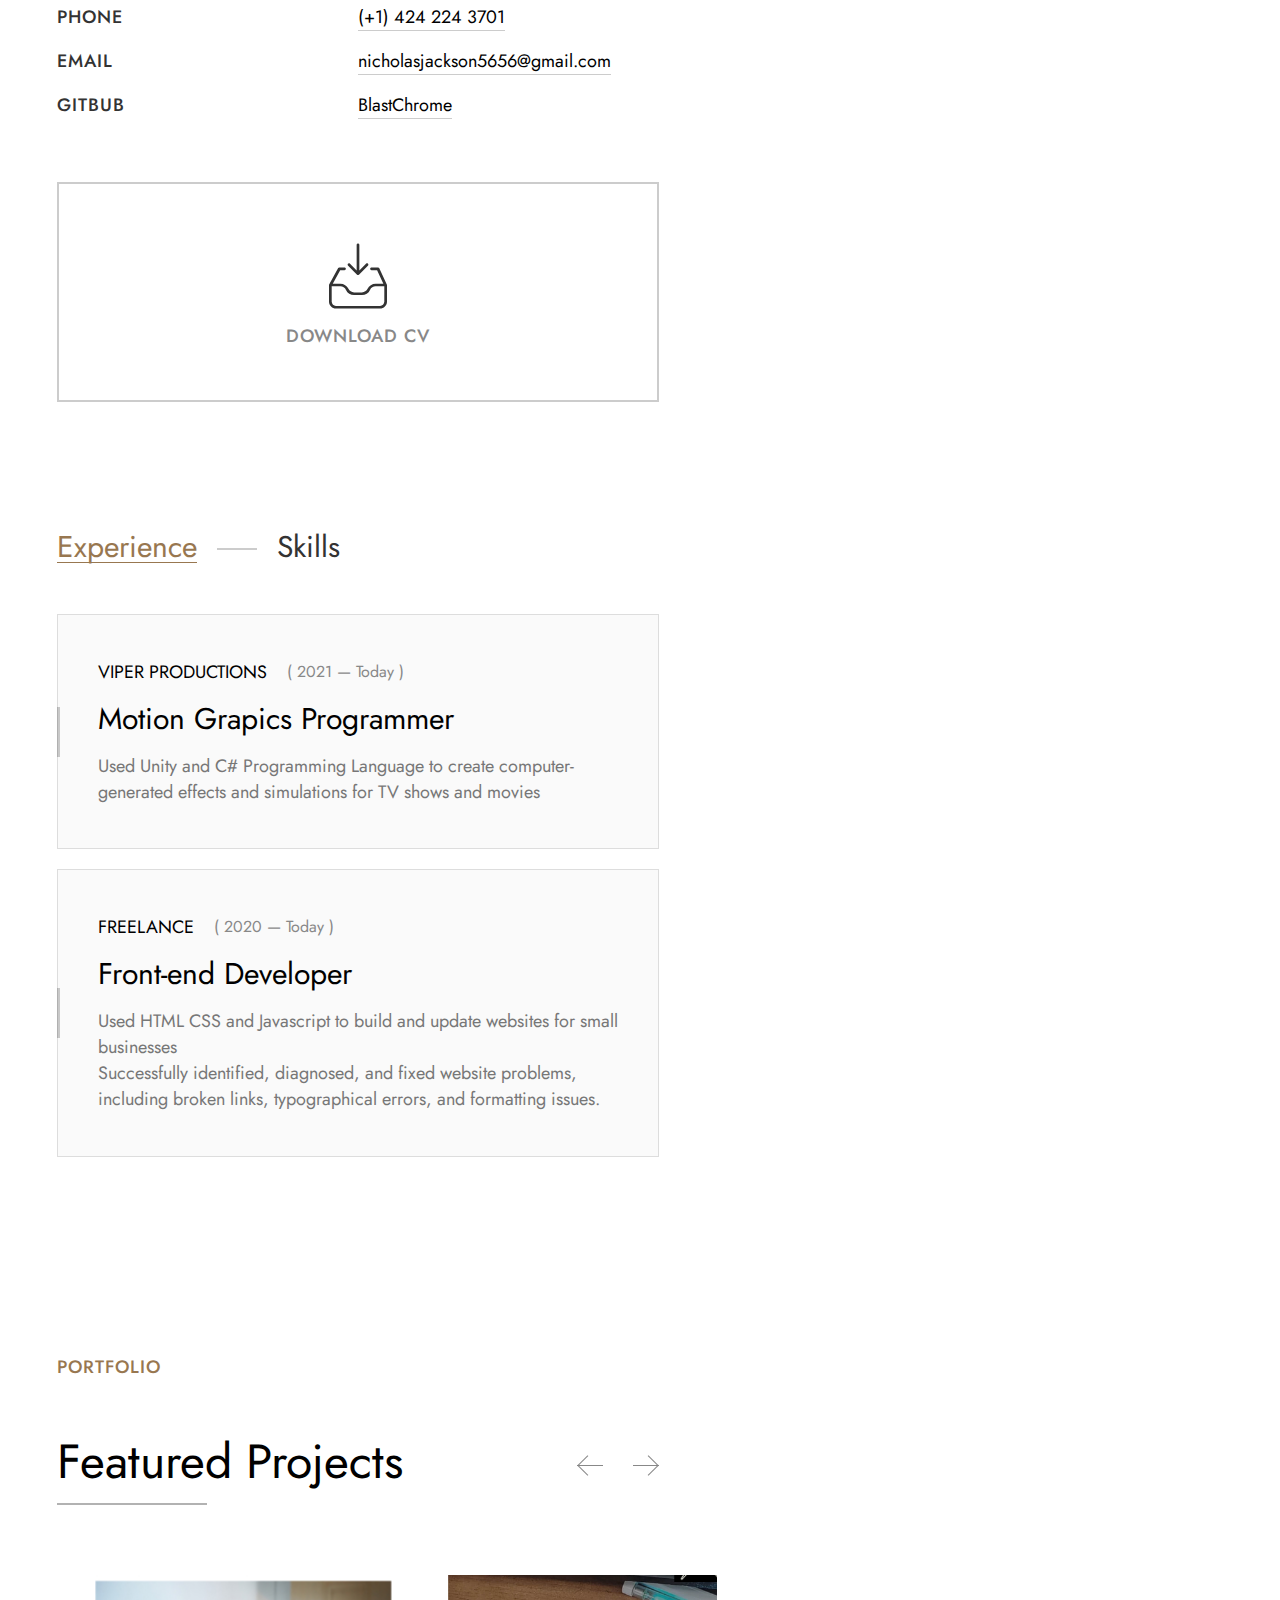
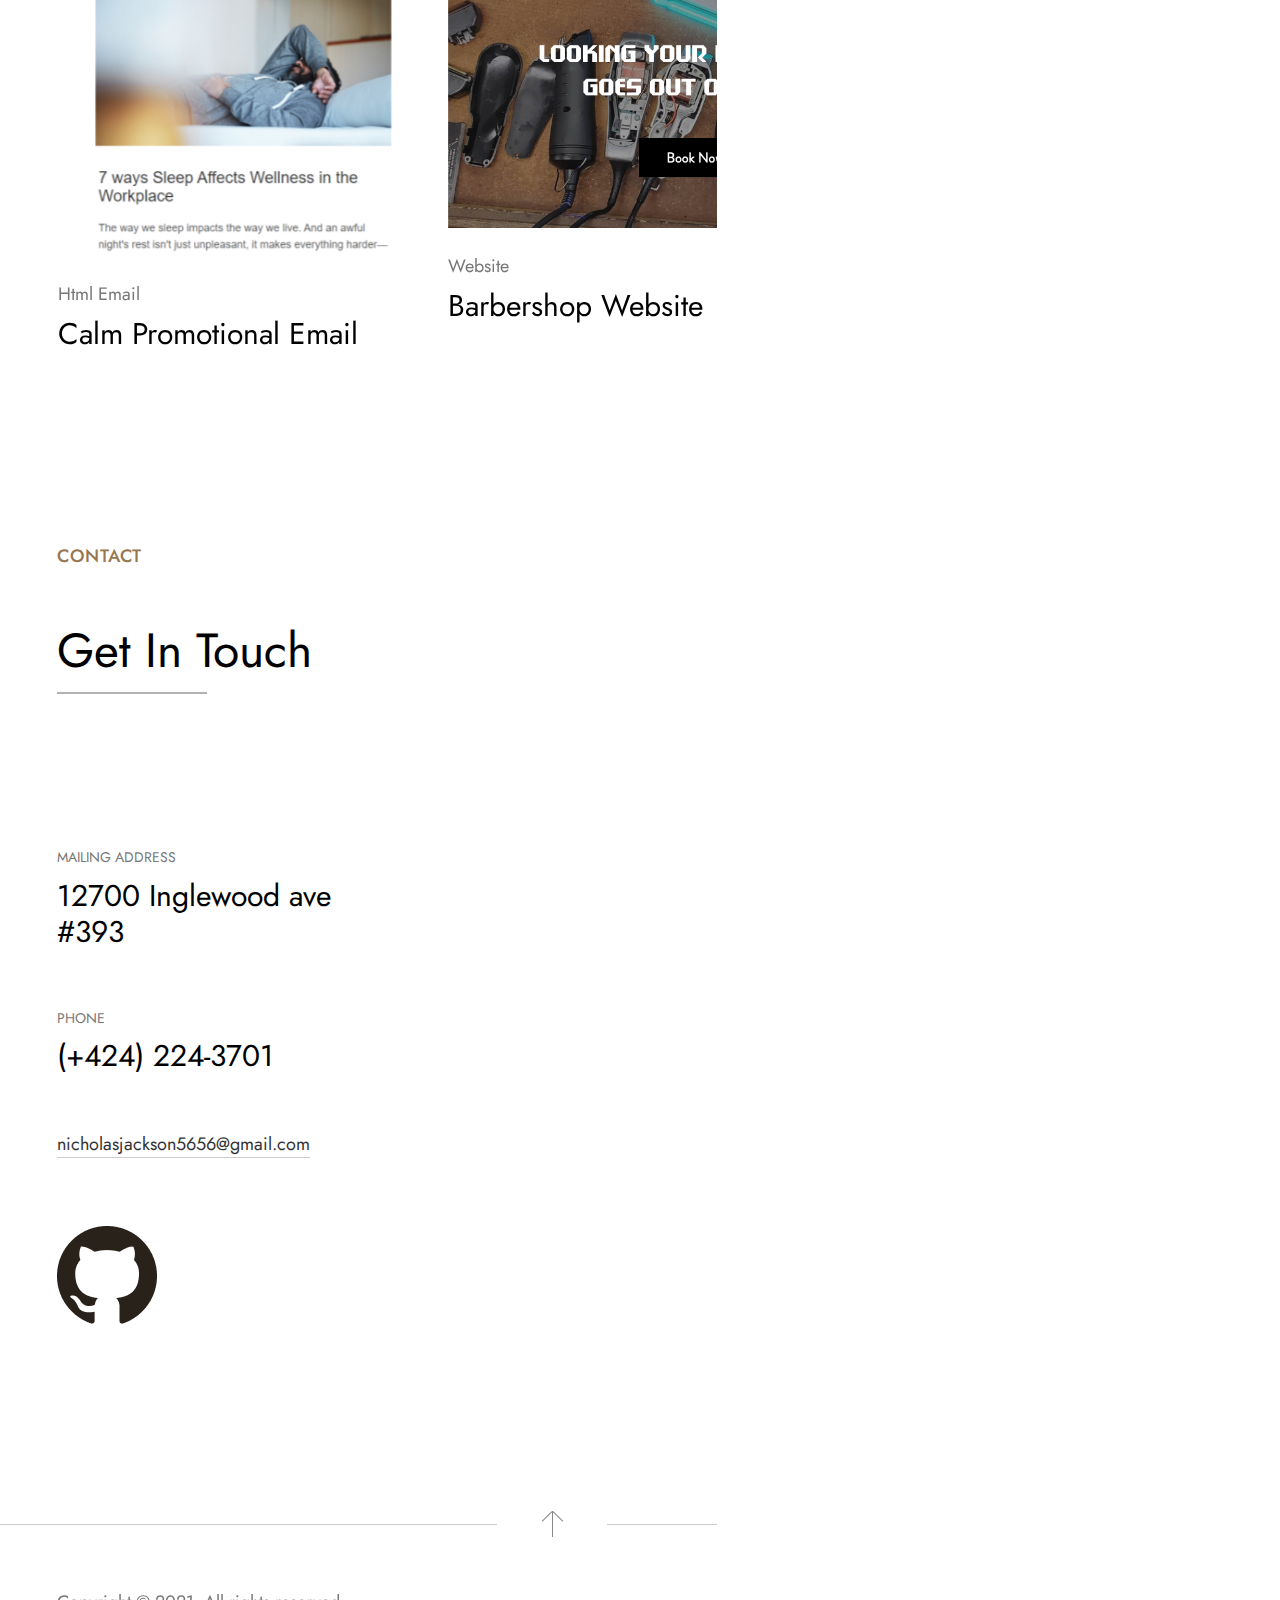
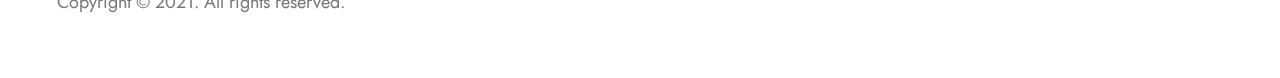
==== commit 532bfc47: "added shear genius to my portfolio" ====
--- a/index.html
+++ b/index.html
@@ -353,7 +353,7 @@
 					<div class="container noright">
 						<div class="roww">
 
-							<div class="owl-carousel modal_items" data-from="portfolio" data-count="5">
+							<div class="owl-carousel modal_items" data-from="portfolio" data-count="6">
 								<div class="item modal_item" data-index="1">
 									<div class="img_holder">
 										<!-- <img src="img/thumb/square.jpg" alt=""> -->
@@ -377,12 +377,41 @@
 										<h4 class="fn__desc">Technology:</h4> 
 										<p class="fn__desc">HTML, CSS</p> 
 										<h4 class="fn__desc">Description:</h4> 
-										<p class="fn__desc">I made this prmotional email based on the ones sent out by Calm; a meditation focused software company</p>
+										<p class="fn__desc">Promotional email based on the ones sent out by Calm; a meditation focused software company</p>
 										<h3 class="fn__title"><a href="https://calmemail.netlify.app/" target="_blank">calmemail.netlify.app</a></h3>
 										
 										</div>
 								</div>
+
 								<div class="item modal_item" data-index="2">
+									<div class="img_holder">
+										<!-- <img src="img/thumb/square.jpg" alt=""> -->
+										<img src="img/portfolio/thumbnail-SG.png" alt="" >
+										<!-- <div class="abs_img" data-bg-img="img/portfolio/1.jpg"></div> -->
+										<div class="abs_img"  data-bg-img="img/portfolio/thumbnail-SG.png"></div>
+									</div>
+									<div class="title_holder">
+										<p>Website</p>
+										<h3><a href="#">Barbershop Website</a></h3>
+									</div>
+									<div class="fn__hidden">
+										<p class="fn__cat">Website</p>
+										<h3 class="fn__title">Barbershop Website</h3>
+										<div class="img_holder">
+											<!-- <img src="img/thumb/square.jpg" alt=""> -->
+											<img src="img/portfolio/thumbnail-SG.png" alt="">
+											<!-- <div class="abs_img" data-bg-img="img/portfolio/1.jpg"></div> -->
+											<div class="abs_img" data-bg-img="img/portfolio/thumbnail-SG.png"></div>
+										</div>
+										<h4 class="fn__desc">Technology:</h4> 
+										<p class="fn__desc">HTML, CSS, Javascript</p> 
+										<h4 class="fn__desc">Description:</h4> 
+										<p class="fn__desc">A website for a client who is an owner of a barbershop/hair salon in Hawthorne</p>
+										<h3 class="fn__title"><a href="https://sheargenius.online/"" target="_blank">sheaergenius.online</a></h3>
+										
+										</div>
+								</div>
+								<div class="item modal_item" data-index="3">
 									<div class="img_holder">
 										<!-- <img src="img/thumb/square.jpg" alt=""> -->
 										<img src="img/portfolio/Rae_thumb.jpg" alt="">
@@ -405,11 +434,11 @@
 										<h4 class="fn__desc">Technology:</h4> 
 										<p class="fn__desc">WordPress</p> 
 										<h4 class="fn__desc">Description:</h4> 
-										<p class="fn__desc">A personal website I made for a client,The site focuses on promotion of herself as an author of childrens books.</p>
+										<p class="fn__desc">A personal website I made for a client,the website focuses on promotion of herself as an author of childrens books.</p>
 										<h3 class="fn__title"><a href="http://raeseannalightner.com/" target="_blank">raeseannalightner.com</a></h3>
 									</div>
 								</div>
-								<div class="item modal_item" data-index="3">
+								<div class="item modal_item" data-index="4">
 									<div class="img_holder">
 										<!-- <img src="img/thumb/square.jpg" alt=""> -->
 										<img src="img/portfolio/thumbnail-arc.PNG" alt="">
@@ -437,7 +466,7 @@
 										<h3 class="fn__title"><a href="https://jackson-arcade.myshopify.com/" target="_blank">jackson-arcade.myshopify.com</a></h3>
 									</div>
 								</div>
-								<div class="item modal_item" data-index="4">
+								<div class="item modal_item" data-index="5">
 									<div class="img_holder">
 										<!-- <img src="img/thumb/square.jpg" alt=""> -->
 										<img src="img/portfolio//thumbnail-third.jpg" alt="">
@@ -463,7 +492,7 @@
 										<h3 class="fn__title"><a href="https://fyyloolandingpage.netlify.app/" target="_blank">fyyloolandingpage.netlify.app</a></h3>
 									</div>
 								</div>
-								<div class="item modal_item" data-index="5">
+								<div class="item modal_item" data-index="6">
 									<div class="img_holder">
 										<!-- <img src="img/thumb/square.jpg" alt=""> -->
 										<img src="img/portfolio/thumbnail-fourth.jpg" alt="">
@@ -666,12 +695,12 @@
 [if lt IE 10]> <script src="js/ie8.js?ver=3"></script> <![endif]
 <script src="js/init.js"></script> -->
 
-<script src="/js/scroll-out.js"></script> 
+<!-- <script src="/js/scroll-out.js"></script> 
 <script type="text/javascript">
     ScrollOut({
         targets: 'img, h1,h2,h3,p,a,button, span, div'
     })
-</script>
+</script> -->
 <script src="js/jquery.js"></script>
 <script src="js/typed.js"></script>
 <script src="js/owl-carousel.js"></script>
--- a/css/style.css
+++ b/css/style.css
@@ -38,7 +38,7 @@
 /*------------------------------------------------------------------*/
 
 
-h1, 
+/* h1, 
 h2,  
 h3{
  transition: 0.8s;
@@ -52,7 +52,7 @@
     transform: translateY(0);
     transition-delay: 0.2s; 
     opacity: 1;
-}
+} */
 /* Scroll in animation element selectors end */
 
 
